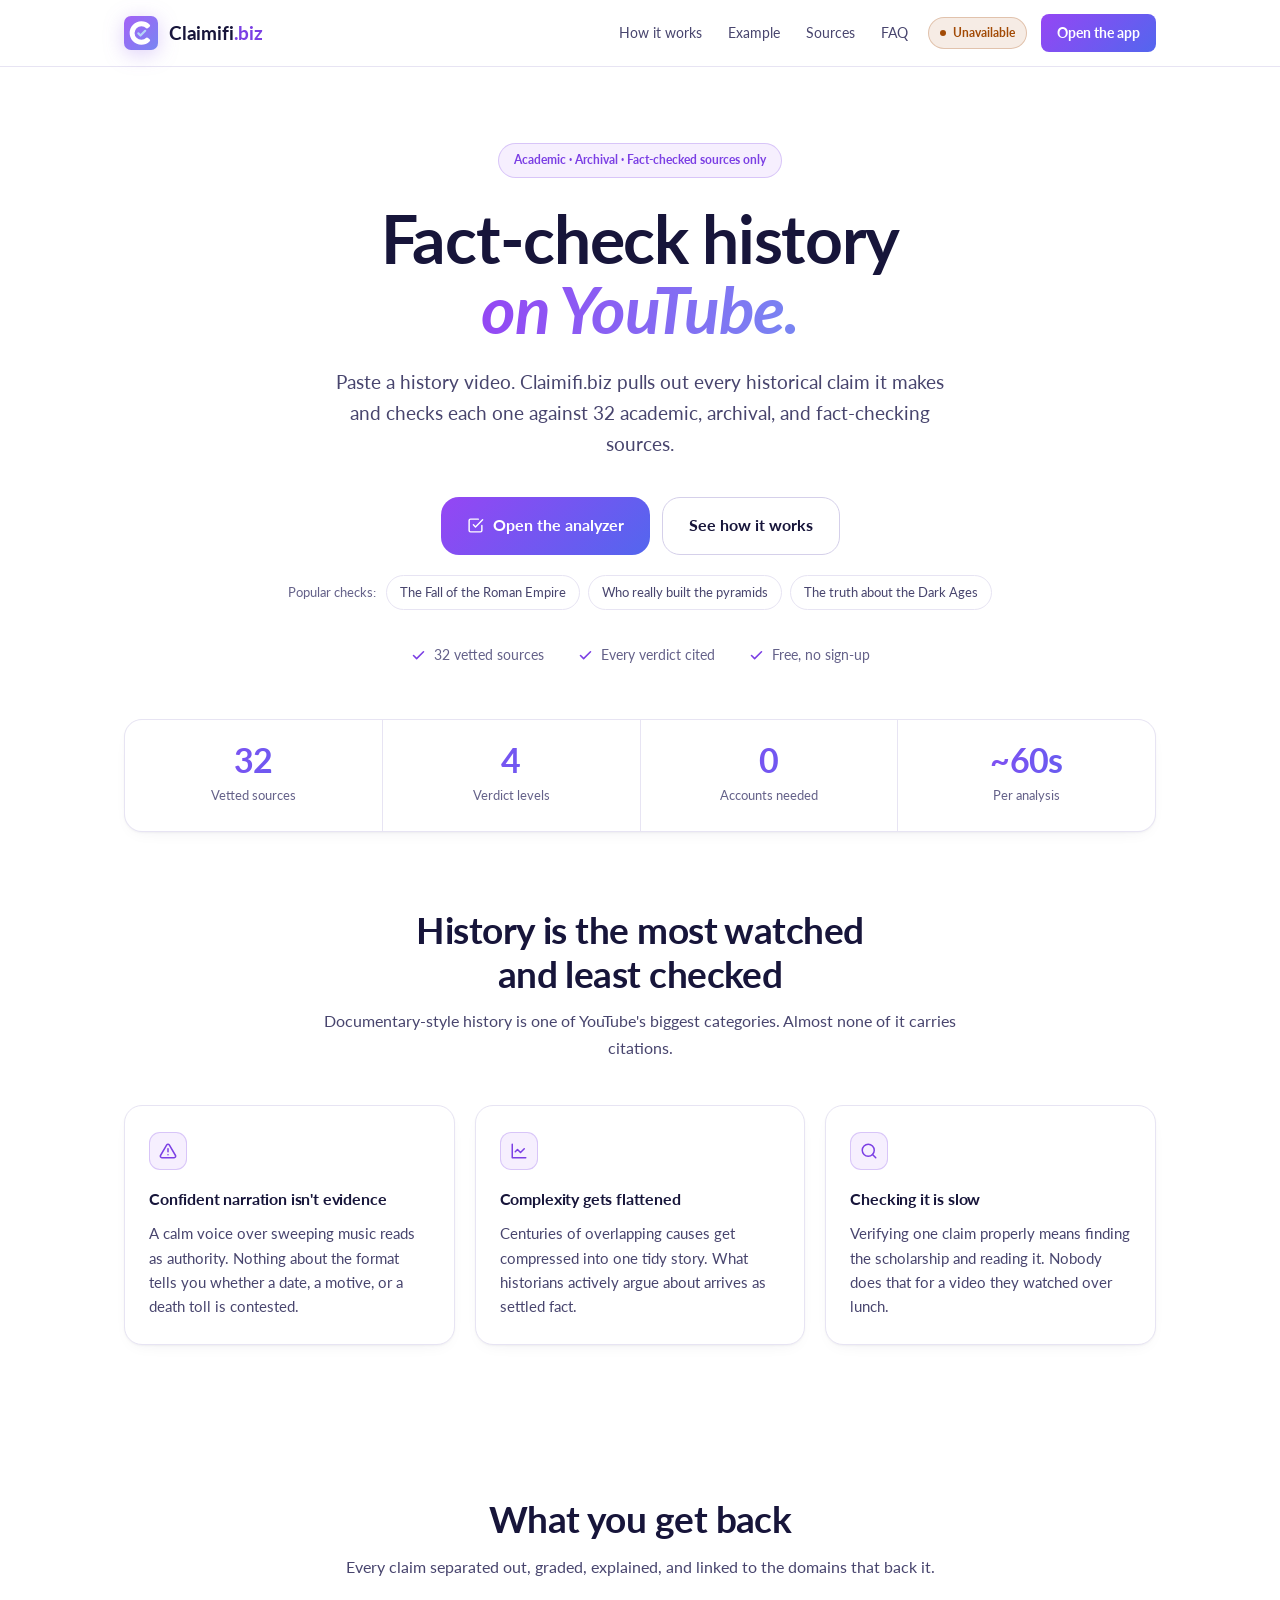
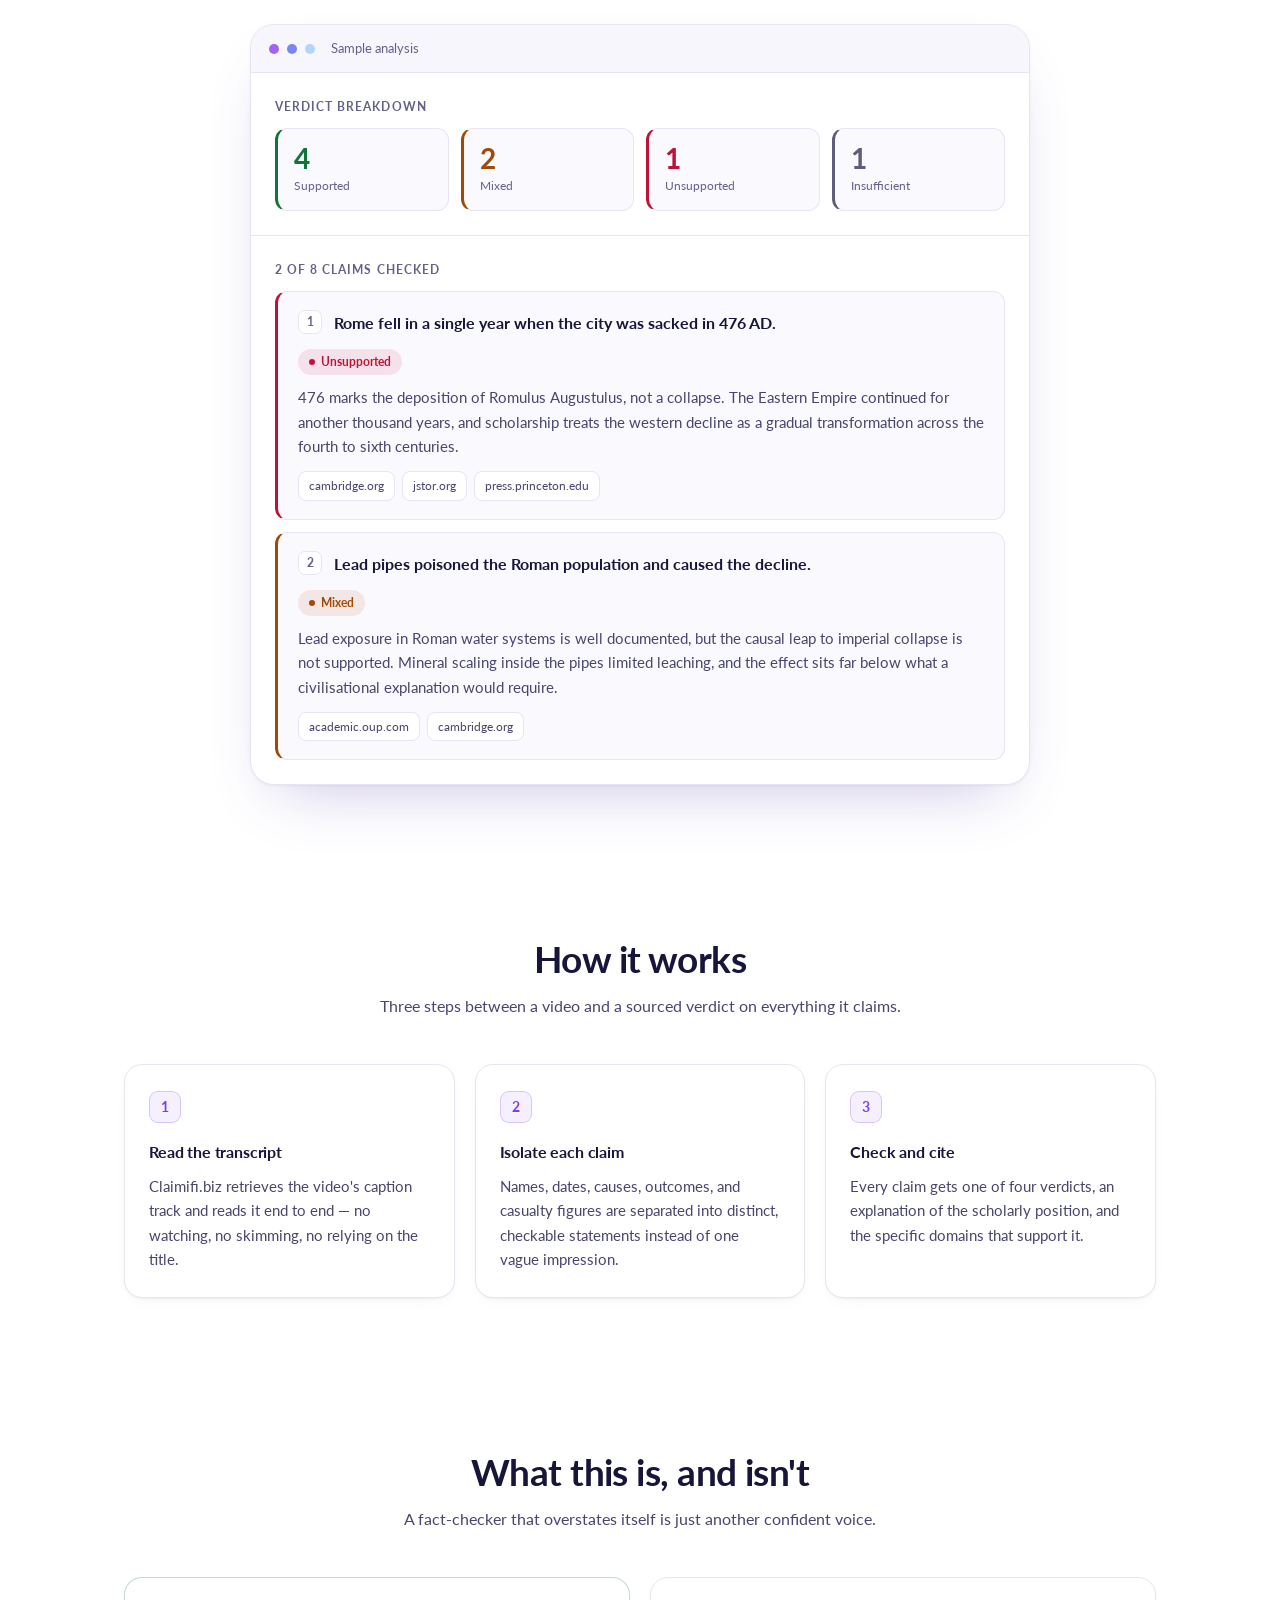
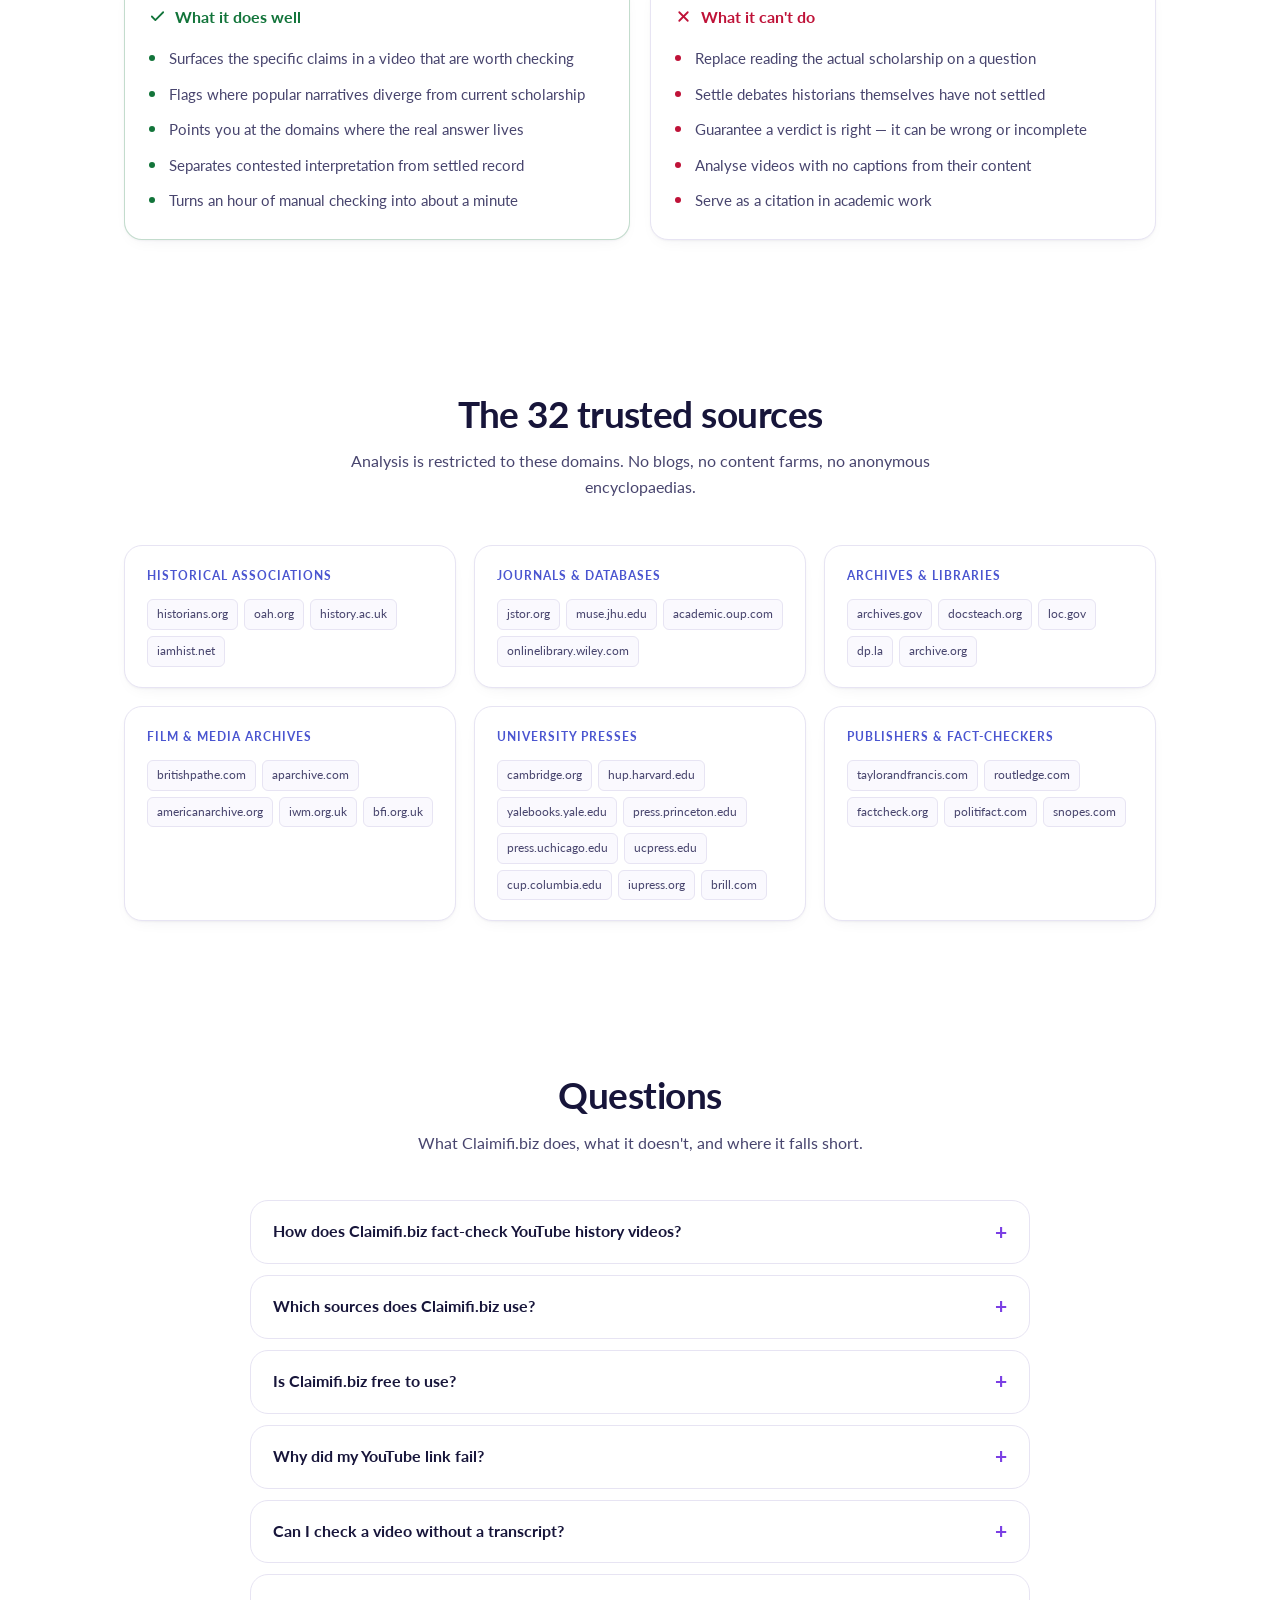
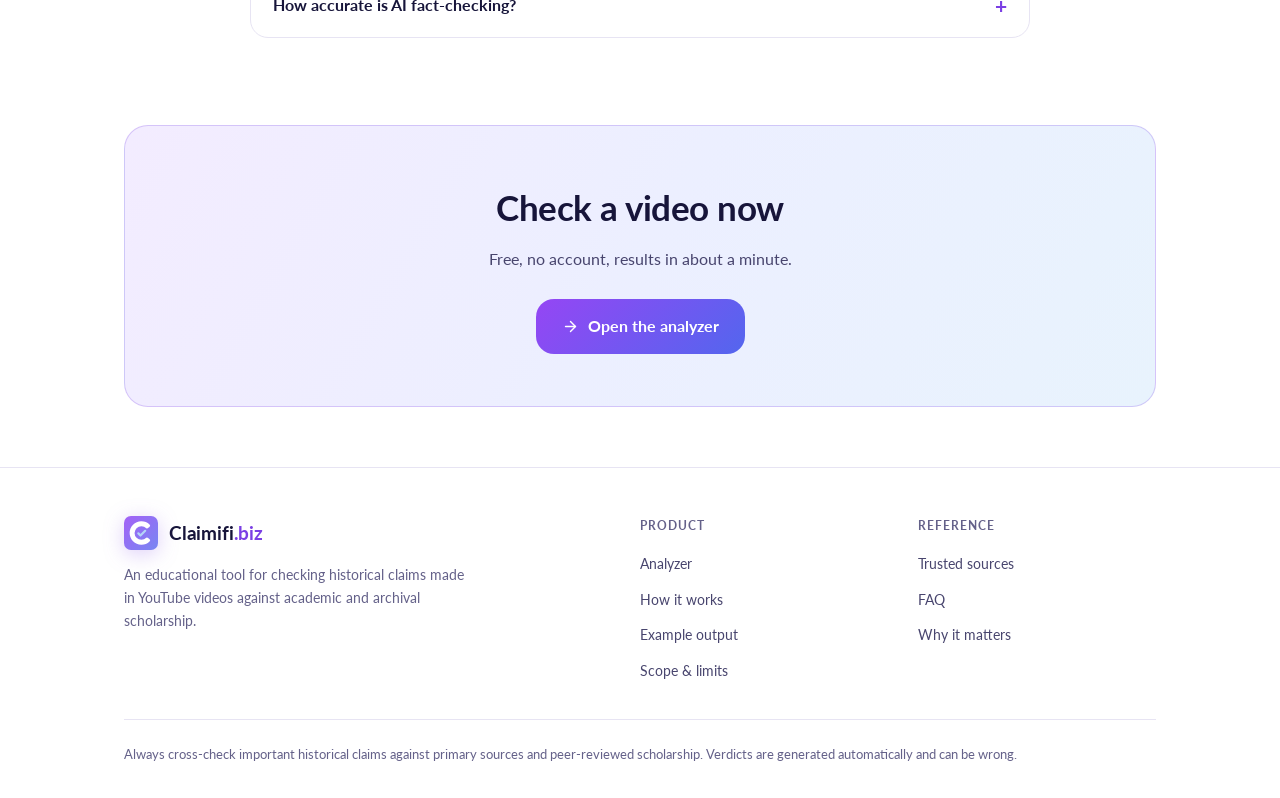
==== index.html @ 7bacd897 "Move to a plain white page, and let fonts be tried before one is picked From the client call: keep t" ====
<!DOCTYPE html>
<html lang="en">
<head>
<meta charset="UTF-8">
<meta name="viewport" content="width=device-width, initial-scale=1">
<meta name="theme-color" content="#ffffff">

<title>Claimifi.biz | Fact-Check History Claims in YouTube Videos</title>
<meta name="description" content="Paste a YouTube history video and Claimifi.biz extracts every historical claim, then checks each one against 32 academic, archival, and fact-checking sources. Free, instant, source-cited.">
<meta name="keywords" content="fact check youtube, history fact checker, verify historical claims, ancient history fact check, AI fact checking, historical accuracy checker">
<meta name="author" content="Claimifi.biz">
<meta name="robots" content="index, follow, max-image-preview:large, max-snippet:-1">
<link rel="canonical" href="https://claimifi.biz/">

<meta property="og:type" content="website">
<meta property="og:site_name" content="Claimifi.biz">
<meta property="og:title" content="Claimifi.biz | Fact-Check History Claims in YouTube Videos">
<meta property="og:description" content="Paste a YouTube history video. Get every historical claim checked against 32 academic, archival, and fact-checking sources.">
<meta property="og:url" content="https://claimifi.biz/">
<meta property="og:image" content="https://claimifi.biz/og-image.png">
<meta property="og:image:width" content="1200">
<meta property="og:image:height" content="630">
<meta property="og:image:alt" content="Claimifi.biz — fact-check history on YouTube">
<meta property="og:locale" content="en_US">

<meta name="twitter:card" content="summary_large_image">
<meta name="twitter:title" content="Claimifi.biz | Fact-Check History Claims in YouTube Videos">
<meta name="twitter:description" content="Paste a YouTube history video. Get every historical claim checked against 32 academic, archival, and fact-checking sources.">
<meta name="twitter:image" content="https://claimifi.biz/og-image.png">
<meta name="twitter:image:alt" content="Claimifi.biz — fact-check history on YouTube">

<link rel="icon" href="/favicon.svg?v=__ASSET_V__" type="image/svg+xml">
<link rel="apple-touch-icon" href="/apple-touch-icon.png">

<link rel="preconnect" href="https://fonts.googleapis.com">
<link rel="preconnect" href="https://fonts.gstatic.com" crossorigin>
<link href="https://fonts.googleapis.com/css2?family=Lato:ital,wght@0,400;0,700;1,700&display=swap" rel="stylesheet">
<link rel="stylesheet" href="/styles.css?v=__ASSET_V__">

<script type="application/ld+json">
{
  "@context": "https://schema.org",
  "@graph": [
    {
      "@type": "WebApplication",
      "@id": "https://claimifi.biz/#app",
      "name": "Claimifi.biz",
      "url": "https://claimifi.biz/",
      "applicationCategory": "EducationalApplication",
      "operatingSystem": "Any",
      "browserRequirements": "Requires JavaScript",
      "description": "Claimifi.biz extracts historical claims from YouTube videos and verifies each one against academic, archival, and fact-checking sources.",
      "offers": { "@type": "Offer", "price": "0", "priceCurrency": "USD" },
      "featureList": [
        "Extracts historical claims from YouTube transcripts",
        "Assigns a sourced verdict to every claim",
        "Restricted to 32 vetted academic and archival domains"
      ]
    },
    {
      "@type": "WebSite",
      "@id": "https://claimifi.biz/#website",
      "url": "https://claimifi.biz/",
      "name": "Claimifi.biz",
      "description": "Fact-check historical claims made in YouTube videos."
    },
    {
      "@type": "HowTo",
      "@id": "https://claimifi.biz/#howto",
      "name": "How to fact-check a YouTube history video",
      "totalTime": "PT1M",
      "step": [
        { "@type": "HowToStep", "position": 1, "name": "Paste the video", "text": "Paste a YouTube link, or type the video's title if it has no captions." },
        { "@type": "HowToStep", "position": 2, "name": "Run the analysis", "text": "Claimifi.biz reads the transcript and separates it into distinct historical claims." },
        { "@type": "HowToStep", "position": 3, "name": "Read the verdicts", "text": "Each claim receives a verdict, an explanation, and the trusted domains that support it." }
      ]
    },
    {
      "@type": "FAQPage",
      "@id": "https://claimifi.biz/#faq",
      "mainEntity": [
        { "@type": "Question", "name": "How does Claimifi.biz fact-check YouTube history videos?", "acceptedAnswer": { "@type": "Answer", "text": "Claimifi.biz retrieves the video's caption track, extracts each distinct historical claim, and evaluates every claim against a fixed list of academic, archival, and fact-checking domains. Each claim receives one of four verdicts along with an explanation and the sources consulted." } },
        { "@type": "Question", "name": "Which sources does Claimifi.biz use?", "acceptedAnswer": { "@type": "Answer", "text": "Analysis is constrained to 32 domains covering historical associations, peer-reviewed journal databases, national archives, film and media archives, university presses, and established fact-checking organisations. The full list is published on the site." } },
        { "@type": "Question", "name": "Is Claimifi.biz free to use?", "acceptedAnswer": { "@type": "Answer", "text": "Yes. Claimifi.biz is a free educational tool and requires no account. A per-visitor rate limit applies so the service stays available to everyone." } },
        { "@type": "Question", "name": "Why did my YouTube link fail?", "acceptedAnswer": { "@type": "Answer", "text": "The most common reason is that the video has no caption track, since there is no transcript to analyse. Private, deleted, and region-locked videos also cannot be retrieved. When that happens you can analyse the video's title instead." } },
        { "@type": "Question", "name": "Can I check a video without a transcript?", "acceptedAnswer": { "@type": "Answer", "text": "Yes. Enter the video's title instead of its URL. The analysis then covers the historical claims a video with that title typically makes, rather than the specific wording of that video." } },
        { "@type": "Question", "name": "How accurate is AI fact-checking?", "acceptedAnswer": { "@type": "Answer", "text": "Claimifi.biz is a research aid, not an authority. It is designed to surface claims worth checking and point you to the scholarship, but verdicts can be wrong or incomplete. Always confirm important claims against the primary sources cited." } }
      ]
    }
  ]
}
</script>
</head>
<body>

<a href="#main" class="skip">Skip to content</a>

<header>
  <div class="wrap nav">
    <a href="/" class="brand" aria-label="Claimifi.biz home">
      <img class="brand-mark" src="/favicon.svg?v=__ASSET_V__" alt="" width="34" height="34">
      <span class="brand-name">Claimifi<span>.biz</span></span>
    </a>
    <nav class="nav-links" aria-label="Primary">
      <a href="#how">How it works</a>
      <a href="#example">Example</a>
      <a href="#sources">Sources</a>
      <a href="#faq">FAQ</a>
    </nav>
    <div class="nav-right">
      <span class="status" id="status" role="status"><span class="dot" aria-hidden="true"></span><span id="statusText">Checking…</span></span>
      <a class="btn-sm" href="/app">Open the app</a>
    </div>
  </div>
</header>

<main id="main" tabindex="-1">
  <div class="wrap">

    <!-- ================= Hero ================= -->
    <div class="hero">
      <p class="eyebrow">Academic &middot; Archival &middot; Fact-checked sources only</p>
      <h1>Fact-check history<br><em>on YouTube.</em></h1>
      <p class="lede">Paste a history video. Claimifi.biz pulls out every historical claim it makes and checks each one against 32 academic, archival, and fact-checking sources.</p>

      <div class="hero-actions">
        <a class="btn" href="/app">
          <svg viewBox="0 0 24 24" fill="none" stroke-width="2" stroke-linecap="round" stroke-linejoin="round" aria-hidden="true"><path d="M9 11l3 3L22 4"/><path d="M21 12v7a2 2 0 0 1-2 2H5a2 2 0 0 1-2-2V5a2 2 0 0 1 2-2h11"/></svg>
          Open the analyzer
        </a>
        <a class="btn-ghost" href="#how">See how it works</a>
      </div>

      <div class="examples">
        <span class="examples-label">Popular checks:</span>
        <a class="chip" href="/app?q=The+Fall+of+the+Roman+Empire" rel="nofollow">The Fall of the Roman Empire</a>
        <a class="chip" href="/app?q=Who+really+built+the+pyramids" rel="nofollow">Who really built the pyramids</a>
        <a class="chip" href="/app?q=The+truth+about+the+Dark+Ages" rel="nofollow">The truth about the Dark Ages</a>
      </div>

      <div class="trust">
        <div><svg viewBox="0 0 24 24" fill="none" stroke-width="2.5" stroke-linecap="round" stroke-linejoin="round" aria-hidden="true"><path d="M20 6 9 17l-5-5"/></svg>32 vetted sources</div>
        <div><svg viewBox="0 0 24 24" fill="none" stroke-width="2.5" stroke-linecap="round" stroke-linejoin="round" aria-hidden="true"><path d="M20 6 9 17l-5-5"/></svg>Every verdict cited</div>
        <div><svg viewBox="0 0 24 24" fill="none" stroke-width="2.5" stroke-linecap="round" stroke-linejoin="round" aria-hidden="true"><path d="M20 6 9 17l-5-5"/></svg>Free, no sign-up</div>
      </div>
    </div>

    <!-- ================= Stats ================= -->
    <div class="stats">
      <div class="stat"><div class="v">32</div><div class="k">Vetted sources</div></div>
      <div class="stat"><div class="v">4</div><div class="k">Verdict levels</div></div>
      <div class="stat"><div class="v">0</div><div class="k">Accounts needed</div></div>
      <div class="stat"><div class="v">~60s</div><div class="k">Per analysis</div></div>
    </div>

    <!-- ================= Problem ================= -->
    <section id="why">
      <div class="sec-head">
        <h2 class="sec-title">History is the most watched<br>and least checked</h2>
        <p>Documentary-style history is one of YouTube's biggest categories. Almost none of it carries citations.</p>
      </div>
      <div class="grid-3">
        <article class="card">
          <div class="card-icon" aria-hidden="true"><svg viewBox="0 0 24 24" fill="none" stroke-width="2" stroke-linecap="round" stroke-linejoin="round"><path d="M12 9v4"/><path d="M12 17h.01"/><path d="M10.3 3.9 2 18a2 2 0 0 0 1.7 3h16.6a2 2 0 0 0 1.7-3L13.7 3.9a2 2 0 0 0-3.4 0z"/></svg></div>
          <h3>Confident narration isn't evidence</h3>
          <p>A calm voice over sweeping music reads as authority. Nothing about the format tells you whether a date, a motive, or a death toll is contested.</p>
        </article>
        <article class="card">
          <div class="card-icon" aria-hidden="true"><svg viewBox="0 0 24 24" fill="none" stroke-width="2" stroke-linecap="round" stroke-linejoin="round"><path d="M3 3v18h18"/><path d="m19 9-5 5-4-4-3 3"/></svg></div>
          <h3>Complexity gets flattened</h3>
          <p>Centuries of overlapping causes get compressed into one tidy story. What historians actively argue about arrives as settled fact.</p>
        </article>
        <article class="card">
          <div class="card-icon" aria-hidden="true"><svg viewBox="0 0 24 24" fill="none" stroke-width="2" stroke-linecap="round" stroke-linejoin="round"><circle cx="11" cy="11" r="8"/><path d="m21 21-4.3-4.3"/></svg></div>
          <h3>Checking it is slow</h3>
          <p>Verifying one claim properly means finding the scholarship and reading it. Nobody does that for a video they watched over lunch.</p>
        </article>
      </div>
    </section>

    <!-- ================= Sample output ================= -->
    <section id="example">
      <div class="sec-head">
        <h2 class="sec-title">What you get back</h2>
        <p>Every claim separated out, graded, explained, and linked to the domains that back it.</p>
      </div>
      <div class="sample">
        <div class="sample-frame">
          <div class="sample-bar"><i aria-hidden="true"></i><i aria-hidden="true"></i><i aria-hidden="true"></i><span>Sample analysis</span></div>
          <div class="panel-body">
            <div class="label">Verdict breakdown</div>
            <div class="tally">
              <div class="tally-item" data-v="supported"><div class="n">4</div><div class="t">Supported</div></div>
              <div class="tally-item" data-v="mixed"><div class="n">2</div><div class="t">Mixed</div></div>
              <div class="tally-item" data-v="unsupported"><div class="n">1</div><div class="t">Unsupported</div></div>
              <div class="tally-item" data-v="insufficient"><div class="n">1</div><div class="t">Insufficient</div></div>
            </div>
          </div>
          <div class="panel-body">
            <div class="label">2 of 8 claims checked</div>
            <div class="claim" data-v="unsupported">
              <div class="claim-top">
                <span class="claim-n">1</span>
                <span class="claim-text">Rome fell in a single year when the city was sacked in 476 AD.</span>
              </div>
              <span class="verdict" data-v="unsupported">Unsupported</span>
              <div class="claim-why">476 marks the deposition of Romulus Augustulus, not a collapse. The Eastern Empire continued for another thousand years, and scholarship treats the western decline as a gradual transformation across the fourth to sixth centuries.</div>
              <div class="tags"><span class="tag">cambridge.org</span><span class="tag">jstor.org</span><span class="tag">press.princeton.edu</span></div>
            </div>
            <div class="claim" data-v="mixed">
              <div class="claim-top">
                <span class="claim-n">2</span>
                <span class="claim-text">Lead pipes poisoned the Roman population and caused the decline.</span>
              </div>
              <span class="verdict" data-v="mixed">Mixed</span>
              <div class="claim-why">Lead exposure in Roman water systems is well documented, but the causal leap to imperial collapse is not supported. Mineral scaling inside the pipes limited leaching, and the effect sits far below what a civilisational explanation would require.</div>
              <div class="tags"><span class="tag">academic.oup.com</span><span class="tag">cambridge.org</span></div>
            </div>
          </div>
        </div>
      </div>
    </section>

    <!-- ================= How it works ================= -->
    <section id="how">
      <div class="sec-head">
        <h2 class="sec-title">How it works</h2>
        <p>Three steps between a video and a sourced verdict on everything it claims.</p>
      </div>
      <div class="grid-3">
        <article class="card">
          <div class="step-num" aria-hidden="true">1</div>
          <h3>Read the transcript</h3>
          <p>Claimifi.biz retrieves the video's caption track and reads it end to end — no watching, no skimming, no relying on the title.</p>
        </article>
        <article class="card">
          <div class="step-num" aria-hidden="true">2</div>
          <h3>Isolate each claim</h3>
          <p>Names, dates, causes, outcomes, and casualty figures are separated into distinct, checkable statements instead of one vague impression.</p>
        </article>
        <article class="card">
          <div class="step-num" aria-hidden="true">3</div>
          <h3>Check and cite</h3>
          <p>Every claim gets one of four verdicts, an explanation of the scholarly position, and the specific domains that support it.</p>
        </article>
      </div>
    </section>

    <!-- ================= Honest boundaries ================= -->
    <section id="scope">
      <div class="sec-head">
        <h2 class="sec-title">What this is, and isn't</h2>
        <p>A fact-checker that overstates itself is just another confident voice.</p>
      </div>
      <div class="compare">
        <div class="compare-col yes">
          <h3><svg viewBox="0 0 24 24" fill="none" stroke-width="2.5" stroke-linecap="round" stroke-linejoin="round" aria-hidden="true"><path d="M20 6 9 17l-5-5"/></svg>What it does well</h3>
          <ul>
            <li>Surfaces the specific claims in a video that are worth checking</li>
            <li>Flags where popular narratives diverge from current scholarship</li>
            <li>Points you at the domains where the real answer lives</li>
            <li>Separates contested interpretation from settled record</li>
            <li>Turns an hour of manual checking into about a minute</li>
          </ul>
        </div>
        <div class="compare-col no">
          <h3><svg viewBox="0 0 24 24" fill="none" stroke-width="2.5" stroke-linecap="round" stroke-linejoin="round" aria-hidden="true"><path d="M18 6 6 18"/><path d="m6 6 12 12"/></svg>What it can't do</h3>
          <ul>
            <li>Replace reading the actual scholarship on a question</li>
            <li>Settle debates historians themselves have not settled</li>
            <li>Guarantee a verdict is right — it can be wrong or incomplete</li>
            <li>Analyse videos with no captions from their content</li>
            <li>Serve as a citation in academic work</li>
          </ul>
        </div>
      </div>
    </section>

    <!-- ================= Sources ================= -->
    <section id="sources">
      <div class="sec-head">
        <h2 class="sec-title">The 32 trusted sources</h2>
        <p>Analysis is restricted to these domains. No blogs, no content farms, no anonymous encyclopaedias.</p>
      </div>
      <div class="src-groups">
        <div class="src-group">
          <h3>Historical associations</h3>
          <ul><li>historians.org</li><li>oah.org</li><li>history.ac.uk</li><li>iamhist.net</li></ul>
        </div>
        <div class="src-group">
          <h3>Journals &amp; databases</h3>
          <ul><li>jstor.org</li><li>muse.jhu.edu</li><li>academic.oup.com</li><li>onlinelibrary.wiley.com</li></ul>
        </div>
        <div class="src-group">
          <h3>Archives &amp; libraries</h3>
          <ul><li>archives.gov</li><li>docsteach.org</li><li>loc.gov</li><li>dp.la</li><li>archive.org</li></ul>
        </div>
        <div class="src-group">
          <h3>Film &amp; media archives</h3>
          <ul><li>britishpathe.com</li><li>aparchive.com</li><li>americanarchive.org</li><li>iwm.org.uk</li><li>bfi.org.uk</li></ul>
        </div>
        <div class="src-group">
          <h3>University presses</h3>
          <ul><li>cambridge.org</li><li>hup.harvard.edu</li><li>yalebooks.yale.edu</li><li>press.princeton.edu</li><li>press.uchicago.edu</li><li>ucpress.edu</li><li>cup.columbia.edu</li><li>iupress.org</li><li>brill.com</li></ul>
        </div>
        <div class="src-group">
          <h3>Publishers &amp; fact-checkers</h3>
          <ul><li>taylorandfrancis.com</li><li>routledge.com</li><li>factcheck.org</li><li>politifact.com</li><li>snopes.com</li></ul>
        </div>
      </div>
    </section>

    <!-- ================= FAQ ================= -->
    <section id="faq">
      <div class="sec-head">
        <h2 class="sec-title">Questions</h2>
        <p>What Claimifi.biz does, what it doesn't, and where it falls short.</p>
      </div>
      <div class="wrap-narrow" style="padding:0;margin:0 auto">
        <details class="faq">
          <summary>How does Claimifi.biz fact-check YouTube history videos?</summary>
          <div class="a">It retrieves the video's caption track, extracts each distinct historical claim, and evaluates every claim against a fixed list of academic, archival, and fact-checking domains. Each claim receives one of four verdicts along with an explanation and the sources consulted.</div>
        </details>
        <details class="faq">
          <summary>Which sources does Claimifi.biz use?</summary>
          <div class="a">Analysis is constrained to the 32 domains listed above — historical associations, peer-reviewed journal databases, national archives, film and media archives, university presses, and established fact-checking organisations.</div>
        </details>
        <details class="faq">
          <summary>Is Claimifi.biz free to use?</summary>
          <div class="a">Yes, and there is no sign-up. A per-visitor rate limit applies so the service stays available to everyone.</div>
        </details>
        <details class="faq">
          <summary>Why did my YouTube link fail?</summary>
          <div class="a">Most often the video has no caption track, so there is no transcript to analyse. Private, deleted, and region-locked videos also cannot be retrieved. When that happens, enter the video's title instead.</div>
        </details>
        <details class="faq">
          <summary>Can I check a video without a transcript?</summary>
          <div class="a">Yes. Enter the title instead of the URL. The analysis then covers the historical claims a video with that title typically makes, rather than the specific wording of that video.</div>
        </details>
        <details class="faq">
          <summary>How accurate is AI fact-checking?</summary>
          <div class="a">Claimifi.biz is a research aid, not an authority. It is built to surface claims worth checking and point you at the scholarship, but verdicts can be wrong or incomplete. Always confirm important claims against the primary sources cited.</div>
        </details>
      </div>
    </section>

    <!-- ================= CTA ================= -->
    <div class="cta">
      <h2>Check a video now</h2>
      <p>Free, no account, results in about a minute.</p>
      <a class="btn" href="/app">
        <svg viewBox="0 0 24 24" fill="none" stroke-width="2" stroke-linecap="round" stroke-linejoin="round" aria-hidden="true"><path d="M5 12h14"/><path d="m12 5 7 7-7 7"/></svg>
        Open the analyzer
      </a>
    </div>

  </div>
</main>

<footer>
  <div class="wrap">
    <div class="foot-grid">
      <div class="foot-about">
        <a href="/" class="brand" aria-label="Claimifi.biz home">
          <img class="brand-mark" src="/favicon.svg?v=__ASSET_V__" alt="" width="34" height="34">
          <span class="brand-name">Claimifi<span>.biz</span></span>
        </a>
        <p>An educational tool for checking historical claims made in YouTube videos against academic and archival scholarship.</p>
      </div>
      <div class="foot-col">
        <h3>Product</h3>
        <ul>
          <li><a href="/app">Analyzer</a></li>
          <li><a href="#how">How it works</a></li>
          <li><a href="#example">Example output</a></li>
          <li><a href="#scope">Scope &amp; limits</a></li>
        </ul>
      </div>
      <div class="foot-col">
        <h3>Reference</h3>
        <ul>
          <li><a href="#sources">Trusted sources</a></li>
          <li><a href="#faq">FAQ</a></li>
          <li><a href="#why">Why it matters</a></li>
        </ul>
      </div>
    </div>
    <div class="foot-base">
      <p>Always cross-check important historical claims against primary sources and peer-reviewed scholarship. Verdicts are generated automatically and can be wrong.</p>
    </div>
  </div>
</footer>

<script src="/app.js?v=__ASSET_V__" defer></script>
</body>
</html>
---- styles.css ----
/* Claimifi.biz — shared styles for the landing page (/) and the analyzer (/app) */

:root {
  color-scheme: light;

  /* The one typeface, for every element on both pages. Changing it is this line
     plus the Google Fonts <link> in index.html and app.html. To compare
     candidates on the real pages first, open /?font=inter (see app.js). */
  --font: 'Lato';

  /* A plain white page: nothing is drawn behind the content. Neutrals lean
     toward the logo's navy wordmark (#231F69) rather than grey, so text and
     hairlines share the mark's hue. */
  --bg:            #ffffff;
  --bg-raised:     #f7f6fc;  /* panel heads, the sample window bar */
  --bg-card:       #ffffff;
  --bg-inset:      #faf9fe;  /* inputs and claims, set into a white card */
  --border:        #e7e4f3;
  --border-strong: #d5d0ea;
  --text:          #17153a;
  --text-2:        #48456e;
  --text-3:        #646189;  /* the lightest text that clears 4.5:1 on every surface */

  /* Palette, from the logo: the mark's gradient runs #A461F6 -> #7887F2 and the
     check inside the C is #B4D5F8. On white those are fills, never body text -
     the periwinkle is 3.2:1 and the check is near invisible - so text accents
     are the same hues deepened to clear 4.5:1, tints included. */
  --brand-violet:  #a461f6;  /* gradient start: fills, rings */
  --brand-blue:    #7887f2;  /* gradient end */
  --brand-ice:     #b4d5f8;  /* the check: decoration only */
  --accent:        #7b3fe4;  /* violet as text, links, icons */
  --accent-blue:   #4a55d0;  /* periwinkle as text */
  --accent-soft:   rgba(164, 97, 246, .10);
  --accent-line:   rgba(123, 63, 228, .24);
  /* The logo gradient deepened just enough for white labels to reach 4.5:1. */
  --btn-from:      #9546f4;
  --btn-to:        #5366ee;
  --grad-soft:     linear-gradient(120deg, #f3ecff, #ecefff 50%, #e8f3fd);

  /* Verdicts keep their green/amber/red/grey meaning: the logo has no green, and
     Supported must never read as the brand accent. Each clears 4.5:1 as text on
     its own tint. */
  --ok:            #12743a;  /* Supported */
  --warn:          #a24a05;  /* Mixed */
  --bad:           #bf1238;  /* Unsupported */
  --neutral:       #5f5d7c;  /* Insufficient Evidence - deliberately colourless */
  --ok-soft:       rgba(18, 116, 58, .10);
  --warn-soft:     rgba(162, 74, 5, .10);
  --bad-soft:      rgba(191, 18, 56, .10);
  --neutral-soft:  rgba(95, 93, 124, .10);

  --r-sm: 8px; --r: 12px; --r-lg: 18px; --r-xl: 24px;
  --shadow-sm: 0 1px 2px rgba(23, 21, 58, .04), 0 6px 18px -10px rgba(23, 21, 58, .10);
  --shadow-lg: 0 1px 3px rgba(23, 21, 58, .05), 0 28px 60px -28px rgba(83, 60, 170, .32);
  --ring: 0 0 0 4px rgba(164, 97, 246, .18);
  --maxw: 1080px;
}

* { margin: 0; padding: 0; box-sizing: border-box; }
html { scroll-behavior: smooth; -webkit-text-size-adjust: 100%; }

/* Lato ships 400 and 700 only (plus 700 italic for the hero). Weights here stay
   on those two: a 500 or 600 would silently resolve to one of them anyway. */
body {
  font-family: var(--font), -apple-system, BlinkMacSystemFont, 'Segoe UI', Roboto, 'Helvetica Neue', Arial, sans-serif;
  background: var(--bg);
  color: var(--text);
  line-height: 1.65;
  font-size: 16px;
  -webkit-font-smoothing: antialiased;
  overflow-x: hidden;
}

::selection { background: rgba(164, 97, 246, .22); }

.wrap { max-width: var(--maxw); margin: 0 auto; padding: 0 24px; }
.wrap-narrow { max-width: 780px; }

a { color: var(--accent); text-decoration: none; }
a:hover { text-decoration: underline; }
:focus-visible { outline: 2px solid var(--accent); outline-offset: 3px; border-radius: 4px; }

.sr { position: absolute; width: 1px; height: 1px; padding: 0; margin: -1px; overflow: hidden; clip: rect(0,0,0,0); white-space: nowrap; border: 0; }

.skip {
  position: absolute; left: -9999px; top: 8px; z-index: 100;
  background: var(--btn-from); color: #fff; padding: 10px 18px;
  border-radius: var(--r-sm); font-weight: 700;
}
.skip:focus { left: 24px; }

/* ---------------- Header ---------------- */
header {
  position: sticky; top: 0; z-index: 50;
  background: rgba(255, 255, 255, .86);
  backdrop-filter: saturate(180%) blur(14px); -webkit-backdrop-filter: saturate(180%) blur(14px);
  border-bottom: 1px solid var(--border);
}
.nav { display: flex; align-items: center; gap: 20px; height: 66px; }
.brand { display: flex; align-items: center; gap: 11px; color: inherit; flex-shrink: 0; }
.brand:hover { text-decoration: none; }
/* The logo mark alone: the name beside it is live text, not part of the image. */
.brand-mark {
  width: 34px; height: 34px; flex-shrink: 0; display: block;
  filter: drop-shadow(0 4px 10px rgba(123, 63, 228, .25));
}
.brand-name { font-size: 1.16rem; font-weight: 700; letter-spacing: -.01em; color: var(--text); }
.brand-name span { color: var(--accent); }

.nav-links { display: flex; gap: 26px; margin-left: auto; }
.nav-links a { color: var(--text-2); font-size: .9rem; font-weight: 400; }
.nav-links a:hover { color: var(--text); text-decoration: none; }
.nav-right { margin-left: auto; display: flex; align-items: center; gap: 14px; }
.nav-links + .nav-right { margin-left: 0; }

.btn-sm {
  display: inline-flex; align-items: center; gap: 7px;
  background: linear-gradient(135deg, var(--btn-from), var(--btn-to)); color: #fff;
  font-size: .86rem; font-weight: 700; padding: 8px 16px;
  border-radius: var(--r-sm); white-space: nowrap; border: none; cursor: pointer;
  font-family: inherit; transition: transform .15s, box-shadow .15s;
}
.btn-sm:hover { text-decoration: none; transform: translateY(-1px); box-shadow: 0 8px 20px -8px rgba(123, 63, 228, .55); }
.btn-sm svg { width: 14px; height: 14px; stroke: currentColor; }

.status {
  display: inline-flex; align-items: center; gap: 7px;
  font-size: .74rem; font-weight: 700; padding: 5px 11px;
  border-radius: 999px; border: 1px solid var(--border-strong);
  background: var(--bg-card); color: var(--text-3); white-space: nowrap; flex-shrink: 0;
}
.status .dot { width: 6px; height: 6px; border-radius: 50%; background: currentColor; }
.status[data-mode="live"] { color: var(--ok); border-color: rgba(18, 116, 58, .25); background: var(--ok-soft); }
.status[data-mode="live"] .dot { box-shadow: 0 0 0 3px rgba(18, 116, 58, .16); }
.status[data-mode="demo"] { color: var(--warn); border-color: rgba(162, 74, 5, .25); background: var(--warn-soft); }

/* ---------------- Type ---------------- */
h1 {
  font-weight: 700; letter-spacing: -.02em; line-height: 1.08;
  font-size: clamp(2.3rem, 6.4vw, 4.1rem);
  margin-bottom: 22px;
}
h1 em { font-style: italic; color: var(--accent); }
/* The logo's gradient, starting from its deepened violet so the whole run stays
   above 3:1 on white at heading size. Where the browser cannot clip a background
   to text, the solid accent above stays rather than the text disappearing. The
   padding keeps the italic's overhang inside the painted box. */
@supports ((-webkit-background-clip: text) or (background-clip: text)) {
  h1 em {
    background: linear-gradient(100deg, var(--btn-from), var(--brand-blue));
    -webkit-background-clip: text; background-clip: text;
    color: transparent;
    padding-right: .08em; margin-right: -.08em;
  }
}

h2.sec-title {
  font-weight: 700;
  font-size: clamp(1.75rem, 3.8vw, 2.3rem); letter-spacing: -.015em;
  line-height: 1.2; margin-bottom: 12px;
}

.eyebrow {
  display: inline-flex; align-items: center; gap: 8px;
  background: var(--accent-soft); border: 1px solid var(--accent-line);
  color: var(--accent); font-size: .78rem; font-weight: 700;
  padding: 6px 15px; border-radius: 999px; margin-bottom: 26px;
}
.lede { color: var(--text-2); font-size: clamp(1.02rem, 2.2vw, 1.16rem); max-width: 620px; margin: 0 auto; }

section { padding: 76px 0; }
.sec-head { text-align: center; max-width: 640px; margin: 0 auto 44px; }
.sec-head p { color: var(--text-2); font-size: 1rem; }

/* ---------------- Hero ---------------- */
.hero { padding: 76px 0 40px; text-align: center; }
.hero-app { padding: 48px 0 24px; text-align: center; }
.hero-app h1 { font-size: clamp(2rem, 4.8vw, 2.6rem); margin-bottom: 14px; }

/* ---------------- Search ---------------- */
/* A hairline of the logo gradient round the box, painted as a border-box
   background under a white padding-box: a real border cannot take a gradient
   and keep the rounded corners. It comes up to full strength on focus. */
.search {
  border: 1px solid transparent; border-radius: var(--r-xl); padding: 12px;
  background:
    linear-gradient(var(--bg-card), var(--bg-card)) padding-box,
    linear-gradient(120deg, rgba(164, 97, 246, .45), rgba(120, 135, 242, .45) 55%, rgba(180, 213, 248, .9)) border-box;
  box-shadow: var(--shadow-lg); margin: 40px auto 0; max-width: 760px;
  transition: box-shadow .2s;
}
.search:focus-within {
  background:
    linear-gradient(var(--bg-card), var(--bg-card)) padding-box,
    linear-gradient(120deg, var(--brand-violet), var(--brand-blue) 55%, var(--brand-ice)) border-box;
  box-shadow: var(--shadow-lg), var(--ring);
}
.search-row { display: flex; gap: 10px; align-items: center; }
.field { position: relative; flex: 1; display: flex; align-items: center; }
.field > svg { position: absolute; left: 16px; width: 18px; height: 18px; stroke: var(--text-3); pointer-events: none; }

#videoInput {
  width: 100%; background: var(--bg-inset);
  border: 1px solid var(--border); border-radius: var(--r-lg);
  padding: 15px 16px 15px 46px; font: inherit; font-size: 1rem;
  color: var(--text); transition: border-color .2s, background-color .2s;
}
#videoInput::placeholder { color: var(--text-3); }
#videoInput:focus { outline: none; border-color: var(--border-strong); background: var(--bg-card); }
#videoInput:focus-visible { outline: 2px solid var(--accent); outline-offset: 2px; }

/* Programmatic skip-link targets, not controls: they take focus so the next Tab
   continues from the right place, and should not draw a ring round the page. */
[tabindex="-1"]:focus, [tabindex="-1"]:focus-visible { outline: none; }

.btn {
  display: inline-flex; align-items: center; justify-content: center; gap: 9px;
  font: inherit; font-size: .97rem; font-weight: 700; cursor: pointer;
  border: none; border-radius: var(--r-lg); padding: 15px 26px;
  background: linear-gradient(135deg, var(--btn-from), var(--btn-to));
  color: #fff; white-space: nowrap;
  transition: transform .15s, box-shadow .15s, opacity .15s;
}
.btn:hover:not(:disabled) { transform: translateY(-1px); box-shadow: 0 12px 26px -10px rgba(123, 63, 228, .6); }
.btn:active:not(:disabled) { transform: translateY(0); }
.btn:disabled { opacity: .5; cursor: not-allowed; }
.btn svg { width: 17px; height: 17px; stroke: currentColor; }

.examples { display: flex; flex-wrap: wrap; gap: 8px; justify-content: center; margin-top: 20px; }
.examples-label { color: var(--text-3); font-size: .82rem; align-self: center; margin-right: 2px; }
.chip {
  display: inline-block; text-decoration: none;
  background: var(--bg-card); border: 1px solid var(--border);
  color: var(--text-2); font: inherit; font-size: .82rem;
  padding: 6px 13px; border-radius: 999px; cursor: pointer;
  transition: border-color .18s, color .18s, background .18s;
}
.chip:hover:not(:disabled) { border-color: var(--accent-line); color: var(--accent); background: var(--accent-soft); text-decoration: none; }
/* Disabled while analysis is paused: they would otherwise invite a click that
   can only fail. */
.chip:disabled { opacity: .55; cursor: not-allowed; }

.trust { display: flex; flex-wrap: wrap; justify-content: center; gap: 10px 34px; margin-top: 34px; }
.trust div { display: flex; align-items: center; gap: 8px; color: var(--text-3); font-size: .85rem; }
.trust svg { width: 15px; height: 15px; stroke: var(--accent); flex-shrink: 0; }

/* ---------------- Results ---------------- */
#results { margin-top: 54px; scroll-margin-top: 86px; }
#results:empty { display: none; margin-top: 0; }

.panel { background: var(--bg-card); border: 1px solid var(--border); border-radius: var(--r-xl); overflow: hidden; box-shadow: var(--shadow-lg); }
.panel-head {
  display: flex; align-items: center; gap: 12px; flex-wrap: wrap;
  padding: 18px 24px; border-bottom: 1px solid var(--border); background: var(--bg-raised);
}
.panel-head h2 { font-size: 1.02rem; font-weight: 700; letter-spacing: -.01em; }
.panel-body { padding: 24px; }
.panel-body p { overflow-wrap: anywhere; }
/* Title-only results: says plainly that no transcript was read. */
.panel-body.notice { background: var(--accent-soft); }
.panel-body.notice p { color: var(--accent); font-size: .9rem; }
.panel-body + .panel-body { border-top: 1px solid var(--border); }

.label { font-size: .72rem; font-weight: 700; text-transform: uppercase; letter-spacing: .09em; color: var(--text-3); margin-bottom: 12px; }

.pill { font-size: .72rem; font-weight: 700; padding: 4px 11px; border-radius: 999px; text-transform: uppercase; letter-spacing: .05em; }
.pill.busy  { background: var(--warn-soft); color: var(--warn); }
.pill.done  { background: var(--ok-soft); color: var(--ok); }
.pill.demo  { background: var(--accent-soft); color: var(--accent); }
.pill.error { background: var(--bad-soft); color: var(--bad); }

.ghost {
  margin-left: auto; background: var(--bg-card); border: 1px solid var(--border-strong);
  color: var(--text-2); font: inherit; font-size: .82rem; font-weight: 700;
  padding: 7px 14px; border-radius: var(--r-sm); cursor: pointer;
  display: inline-flex; align-items: center; gap: 7px; transition: all .18s;
}
.ghost:hover { border-color: var(--accent-line); color: var(--accent); background: var(--accent-soft); }
.ghost svg { width: 14px; height: 14px; stroke: currentColor; }

.tally { display: grid; grid-template-columns: repeat(auto-fit, minmax(132px, 1fr)); gap: 12px; }
.tally-item { background: var(--bg-inset); border: 1px solid var(--border); border-radius: var(--r); padding: 14px 16px; border-left-width: 3px; }
.tally-item .n { font-size: 1.75rem; font-weight: 700; line-height: 1.1; letter-spacing: -.03em; }
.tally-item .t { font-size: .76rem; color: var(--text-3); font-weight: 400; margin-top: 2px; }
.tally-item[data-v="supported"]    { border-left-color: var(--ok); }
.tally-item[data-v="supported"] .n    { color: var(--ok); }
.tally-item[data-v="mixed"]        { border-left-color: var(--warn); }
.tally-item[data-v="mixed"] .n        { color: var(--warn); }
.tally-item[data-v="unsupported"]  { border-left-color: var(--bad); }
.tally-item[data-v="unsupported"] .n  { color: var(--bad); }
.tally-item[data-v="insufficient"] { border-left-color: var(--neutral); }
.tally-item[data-v="insufficient"] .n { color: var(--neutral); }

.claim {
  background: var(--bg-inset); border: 1px solid var(--border);
  border-left: 3px solid var(--neutral); border-radius: var(--r);
  padding: 18px 20px; margin-bottom: 12px;
}
.claim:last-child { margin-bottom: 0; }
.claim[data-v="supported"]   { border-left-color: var(--ok); }
.claim[data-v="mixed"]       { border-left-color: var(--warn); }
.claim[data-v="unsupported"] { border-left-color: var(--bad); }

.claim-top { display: flex; align-items: flex-start; gap: 12px; margin-bottom: 10px; }
.claim-n {
  flex-shrink: 0; width: 24px; height: 24px; border-radius: 7px;
  background: var(--bg-card); border: 1px solid var(--border);
  display: grid; place-items: center; font-size: .74rem; font-weight: 700; color: var(--text-3);
}
.claim-text { font-size: 1rem; font-weight: 700; flex: 1; min-width: 0; overflow-wrap: anywhere; }

.verdict { display: inline-flex; align-items: center; gap: 6px; font-size: .75rem; font-weight: 700; padding: 3px 11px; border-radius: 999px; margin-bottom: 10px; }
.verdict::before { content: ''; width: 6px; height: 6px; border-radius: 50%; background: currentColor; }
.verdict[data-v="supported"]    { background: var(--ok-soft); color: var(--ok); }
.verdict[data-v="mixed"]        { background: var(--warn-soft); color: var(--warn); }
.verdict[data-v="unsupported"]  { background: var(--bad-soft); color: var(--bad); }
.verdict[data-v="insufficient"] { background: var(--neutral-soft); color: var(--neutral); }

.claim-why { color: var(--text-2); font-size: .93rem; overflow-wrap: anywhere; }
.tags { display: flex; flex-wrap: wrap; gap: 7px; margin-top: 12px; }
.tag { background: var(--bg-card); border: 1px solid var(--border); color: var(--text-2); font-size: .75rem; padding: 4px 10px; border-radius: var(--r-sm); transition: all .18s; }
a.tag:hover { border-color: var(--accent-line); color: var(--accent); background: var(--accent-soft); text-decoration: none; }

.loading { padding: 52px 24px; text-align: center; }
.spinner { width: 38px; height: 38px; margin: 0 auto 20px; border: 3px solid var(--border); border-top-color: var(--brand-violet); border-right-color: var(--brand-blue); border-radius: 50%; animation: spin .8s linear infinite; }
@keyframes spin { to { transform: rotate(360deg); } }
.steps { display: inline-flex; flex-direction: column; gap: 9px; text-align: left; margin-top: 6px; }
.step { display: flex; align-items: center; gap: 11px; font-size: .9rem; color: var(--text-3); transition: color .3s; }
.step .box { width: 17px; height: 17px; border-radius: 50%; flex-shrink: 0; border: 2px solid var(--border-strong); transition: all .3s; }
.step.on { color: var(--text); }
.step.on .box { border-color: var(--brand-violet); box-shadow: 0 0 0 3px var(--accent-soft); }
.step.ok .box { border-color: var(--ok); background: var(--ok); box-shadow: none; }
.step.ok { color: var(--text-2); }
.elapsed { margin-top: 18px; font-size: .8rem; color: var(--text-3); font-variant-numeric: tabular-nums; }

/* ---------------- Landing hero actions ---------------- */
.hero-actions { display: flex; flex-wrap: wrap; gap: 12px; justify-content: center; margin-top: 38px; }
.hero-actions .btn { text-decoration: none; }
.btn-ghost {
  display: inline-flex; align-items: center; justify-content: center;
  font: inherit; font-size: .97rem; font-weight: 700;
  padding: 15px 26px; border-radius: var(--r-lg);
  border: 1px solid var(--border-strong); color: var(--text);
  background: var(--bg-card); transition: border-color .18s, color .18s, background .18s;
}
.btn-ghost:hover { text-decoration: none; border-color: var(--accent-line); color: var(--accent); background: var(--accent-soft); }

/* ---------------- Landing: stats ---------------- */
/* Fixed column counts, not auto-fit: at in-between widths auto-fit left an empty
   cell, and the 1px gap trick paints an empty cell solid border colour. */
.stats {
  display: grid; grid-template-columns: repeat(4, 1fr); gap: 1px;
  background: var(--border); border: 1px solid var(--border);
  border-radius: var(--r-lg); overflow: hidden; margin-top: 12px;
  box-shadow: var(--shadow-sm);
}
.stat { background: var(--bg-card); padding: 24px 20px; text-align: center; }
.stat .v {
  font-size: 2.1rem; font-weight: 700; letter-spacing: -.02em;
  line-height: 1; color: var(--accent); margin-bottom: 8px;
}
@supports ((-webkit-background-clip: text) or (background-clip: text)) {
  .stat .v {
    background: linear-gradient(100deg, var(--btn-from), var(--btn-to));
    -webkit-background-clip: text; background-clip: text;
    color: transparent;
  }
}
.stat .k { font-size: .82rem; color: var(--text-3); }

/* ---------------- Landing: cards ---------------- */
.grid-3 { display: grid; grid-template-columns: repeat(auto-fit, minmax(260px, 1fr)); gap: 20px; }
/* The analyzer's three short cards sit in the 780px column, where a 260px
   minimum only fits two and strands the third on a row of its own. */
.wrap-narrow .grid-3 { grid-template-columns: repeat(auto-fit, minmax(210px, 1fr)); }
.card { background: var(--bg-card); border: 1px solid var(--border); border-radius: var(--r-lg); padding: 26px 24px; box-shadow: var(--shadow-sm); }
.card h3, .card h2 { font-size: 1.03rem; font-weight: 700; margin-bottom: 8px; letter-spacing: -.01em; }
.card p { color: var(--text-2); font-size: .92rem; }
.card-icon {
  width: 38px; height: 38px; border-radius: 11px; display: grid; place-items: center;
  background: var(--accent-soft); border: 1px solid var(--accent-line); margin-bottom: 16px;
}
.card-icon svg { width: 18px; height: 18px; stroke: var(--accent); }
.step-num {
  width: 32px; height: 32px; border-radius: 9px; display: grid; place-items: center;
  background: var(--accent-soft); border: 1px solid var(--accent-line);
  color: var(--accent); font-weight: 700; font-size: .88rem; margin-bottom: 16px;
}

/* ---------------- Landing: sample output ---------------- */
.sample { max-width: 780px; margin: 0 auto; }
.sample-frame {
  background: var(--bg-card); border: 1px solid var(--border);
  border-radius: var(--r-xl); overflow: hidden; box-shadow: var(--shadow-lg);
}
.sample-bar {
  display: flex; align-items: center; gap: 8px;
  padding: 13px 18px; border-bottom: 1px solid var(--border); background: var(--bg-raised);
}
.sample-bar i { width: 10px; height: 10px; border-radius: 50%; background: var(--brand-violet); display: block; }
.sample-bar i:nth-of-type(2) { background: var(--brand-blue); }
.sample-bar i:nth-of-type(3) { background: var(--brand-ice); }
.sample-bar span { margin-left: 8px; font-size: .8rem; color: var(--text-3); }

/* ---------------- Landing: comparison ---------------- */
.compare { display: grid; grid-template-columns: repeat(auto-fit, minmax(300px, 1fr)); gap: 20px; }
.compare-col { background: var(--bg-card); border: 1px solid var(--border); border-radius: var(--r-lg); padding: 26px 24px; box-shadow: var(--shadow-sm); }
.compare-col h3 { font-size: 1rem; font-weight: 700; margin-bottom: 16px; display: flex; align-items: center; gap: 9px; }
.compare-col h3 svg { width: 17px; height: 17px; }
.compare-col.yes { border-color: rgba(18, 116, 58, .25); }
.compare-col.yes h3 { color: var(--ok); }
.compare-col.yes h3 svg { stroke: var(--ok); }
.compare-col.no h3 { color: var(--bad); }
.compare-col.no h3 svg { stroke: var(--bad); }
.compare-col ul { list-style: none; display: flex; flex-direction: column; gap: 11px; }
.compare-col li { color: var(--text-2); font-size: .93rem; padding-left: 20px; position: relative; }
.compare-col li::before { content: ''; position: absolute; left: 0; top: .62em; width: 6px; height: 6px; border-radius: 50%; background: var(--border-strong); }
.compare-col.yes li::before { background: var(--ok); }
.compare-col.no li::before { background: var(--bad); }

/* ---------------- Landing: sources ---------------- */
.src-groups { display: grid; grid-template-columns: repeat(auto-fit, minmax(280px, 1fr)); gap: 18px; }
.src-group { background: var(--bg-card); border: 1px solid var(--border); border-radius: var(--r-lg); padding: 20px 22px; box-shadow: var(--shadow-sm); }
.src-group h3 { font-size: .78rem; font-weight: 700; text-transform: uppercase; letter-spacing: .08em; color: var(--accent-blue); margin-bottom: 13px; }
.src-group ul { list-style: none; display: flex; flex-wrap: wrap; gap: 6px; }
.src-group li { font-size: .78rem; color: var(--text-2); background: var(--bg-inset); border: 1px solid var(--border); padding: 4px 9px; border-radius: 6px; }

/* ---------------- Landing: FAQ ---------------- */
details.faq { background: var(--bg-card); border: 1px solid var(--border); border-radius: var(--r-lg); margin-bottom: 11px; overflow: hidden; transition: border-color .18s; }
details.faq[open] { border-color: var(--accent-line); }
details.faq summary {
  padding: 18px 22px; cursor: pointer; font-weight: 700; font-size: .98rem;
  list-style: none; display: flex; align-items: center; justify-content: space-between; gap: 16px;
}
details.faq summary::-webkit-details-marker { display: none; }
details.faq summary::after { content: '+'; color: var(--accent); font-size: 1.3rem; flex-shrink: 0; line-height: 1; transition: transform .25s; }
details.faq[open] summary::after { transform: rotate(45deg); }
details.faq summary:hover { color: var(--accent); }
details.faq .a { padding: 0 22px 20px; color: var(--text-2); font-size: .93rem; }

/* ---------------- CTA + footer ---------------- */
/* The one block that carries the logo palette as a surface. It sits on the
   page like the cards do; the page behind it stays plain. */
.cta {
  background: var(--grad-soft);
  border: 1px solid var(--accent-line); border-radius: var(--r-xl);
  padding: 52px 32px; text-align: center;
}
.cta h2 { font-weight: 700; font-size: clamp(1.7rem, 3.6vw, 2.2rem); letter-spacing: -.015em; margin-bottom: 10px; }
.cta p { color: var(--text-2); margin-bottom: 26px; }

footer { border-top: 1px solid var(--border); padding: 48px 0 32px; margin-top: 60px; }
.foot-grid { display: grid; grid-template-columns: 2fr 1fr 1fr; gap: 40px; margin-bottom: 36px; }
.foot-about p { color: var(--text-3); font-size: .86rem; margin-top: 14px; max-width: 340px; }
.foot-col h3 { font-size: .76rem; font-weight: 700; text-transform: uppercase; letter-spacing: .08em; color: var(--text-3); margin-bottom: 14px; }
.foot-col ul { list-style: none; display: flex; flex-direction: column; gap: 9px; }
.foot-col a { color: var(--text-2); font-size: .88rem; }
.foot-col a:hover { color: var(--accent); }
.foot-base { border-top: 1px solid var(--border); padding-top: 24px; }
.foot-base p { color: var(--text-3); font-size: .82rem; }

/* ---------------- Font preview (only with ?font=) ---------------- */
.font-preview {
  position: fixed; left: 16px; bottom: 16px; z-index: 60;
  display: flex; align-items: center; gap: 8px; max-width: calc(100vw - 32px);
  background: var(--bg-card); border: 1px solid var(--border-strong);
  border-radius: 999px; padding: 6px 6px 6px 14px;
  box-shadow: var(--shadow-lg); font-size: .8rem;
}
.font-preview label { font-weight: 700; color: var(--text); white-space: nowrap; }
.font-preview select {
  font: inherit; color: var(--text); min-width: 0;
  background: var(--bg-inset); border: 1px solid var(--border);
  border-radius: 999px; padding: 5px 10px; cursor: pointer;
}
.font-preview button {
  flex-shrink: 0; width: 28px; height: 28px; border-radius: 50%;
  display: grid; place-items: center; cursor: pointer;
  font: inherit; font-size: 1.05rem; line-height: 1; color: var(--text-2);
  background: transparent; border: 1px solid transparent;
}
.font-preview button:hover { color: var(--accent); background: var(--accent-soft); border-color: var(--accent-line); }

/* ---------------- Responsive ---------------- */
@media (max-width: 860px) { .foot-grid { grid-template-columns: 1fr 1fr; } .foot-about { grid-column: 1 / -1; } }
@media (max-width: 780px) {
  .nav-links { display: none; }
  /* /app's only route back to the site is the brand link, so keep it visible. */
  .nav .brand { margin-right: auto; }
  .stats { grid-template-columns: repeat(2, 1fr); }
}
@media (max-width: 620px) {
  .wrap { padding: 0 18px; }
  .hero { padding: 52px 0 32px; }
  /* stretch, not the row's center: stacked, a centred field shrank to the
     input's intrinsic width and sat narrower than the button beneath it. */
  .search-row { flex-direction: column; align-items: stretch; }
  .btn { width: 100%; }
  .panel-body, .panel-head { padding: 18px; }
  section { padding: 56px 0; }
  .ghost { margin-left: 0; }
  .hero-actions { flex-direction: column; }
  .hero-actions .btn, .btn-ghost { width: 100%; }
  .foot-grid { grid-template-columns: 1fr; gap: 28px; }
  .cta { padding: 36px 22px; }
  /* The brand, the status badge and the header CTA cannot share a 375px row.
     The analyzer sits in the hero on mobile and there is a CTA at the foot of
     the page, so the header button is the redundant one. */
  .nav-right .btn-sm { display: none; }
}

@media (prefers-reduced-motion: reduce) {
  *, *::before, *::after { animation-duration: .01ms !important; animation-iteration-count: 1 !important; transition-duration: .01ms !important; }
  html { scroll-behavior: auto; }
}
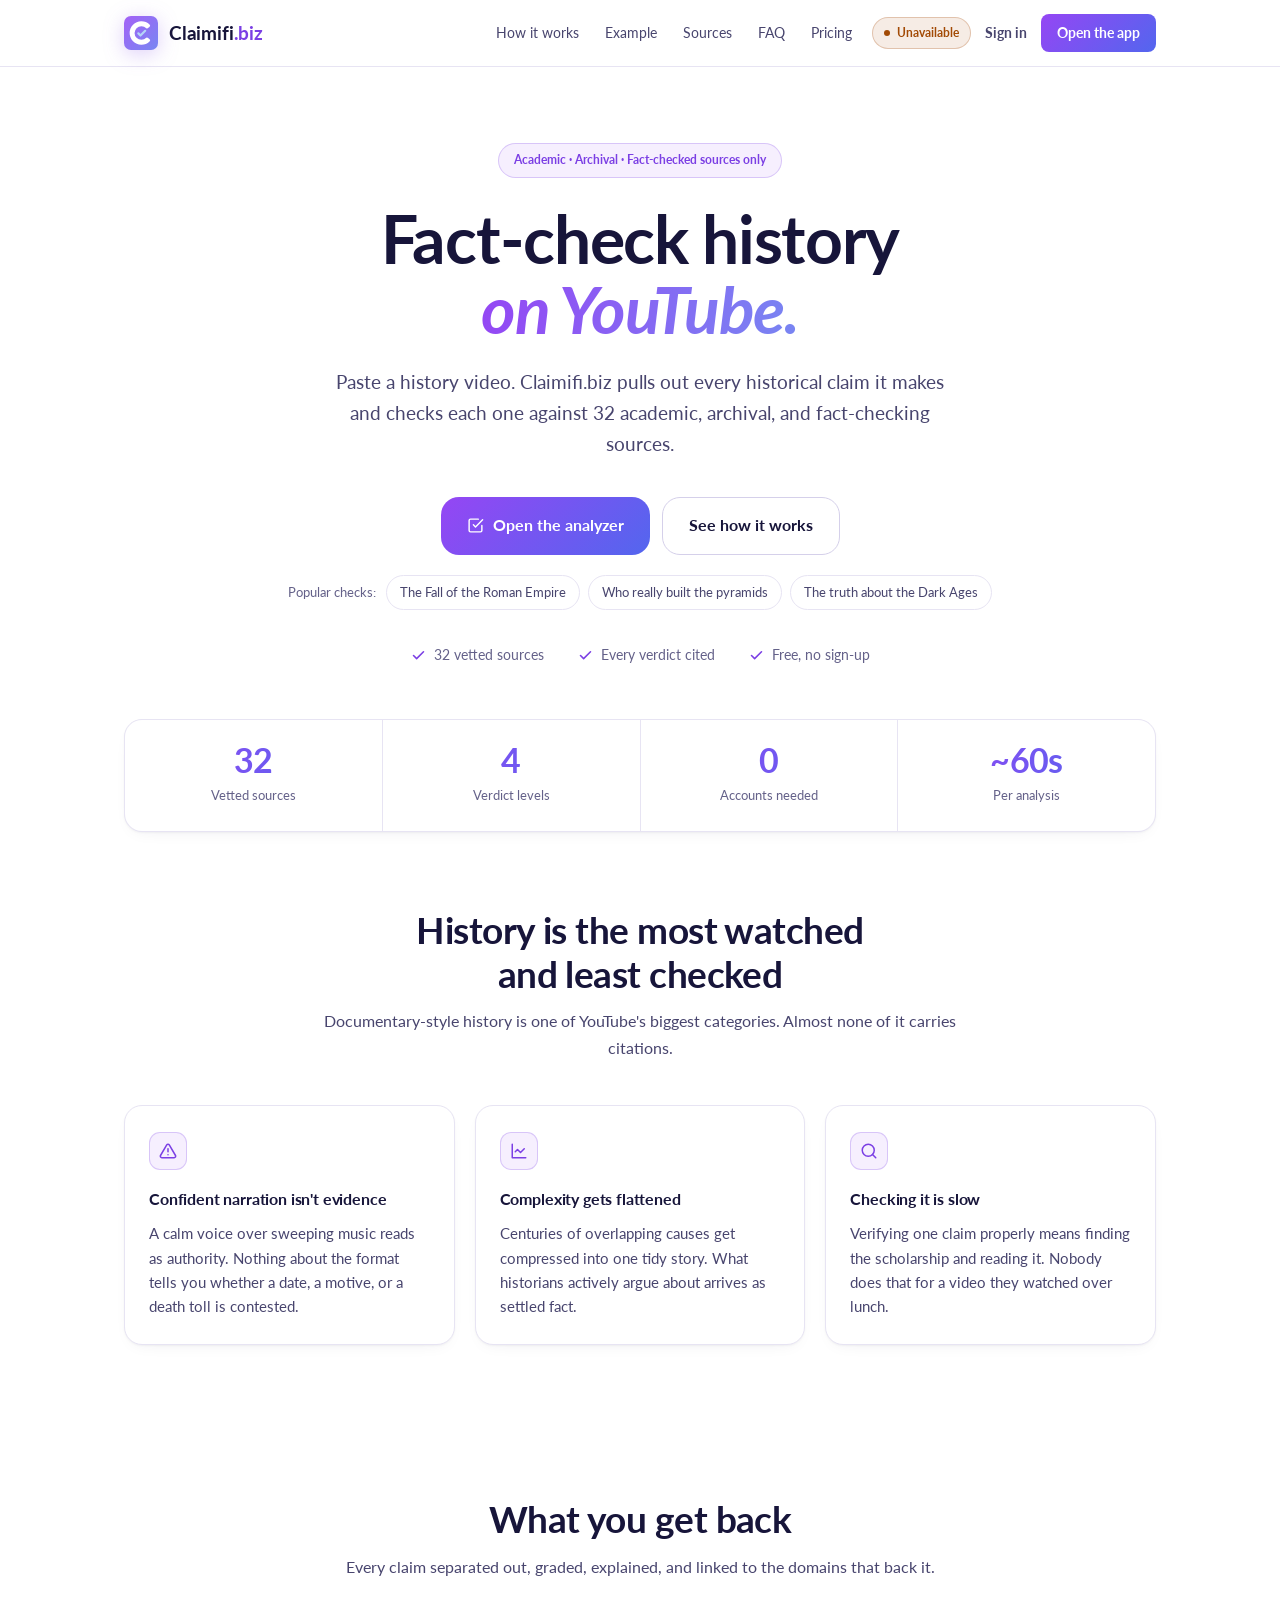
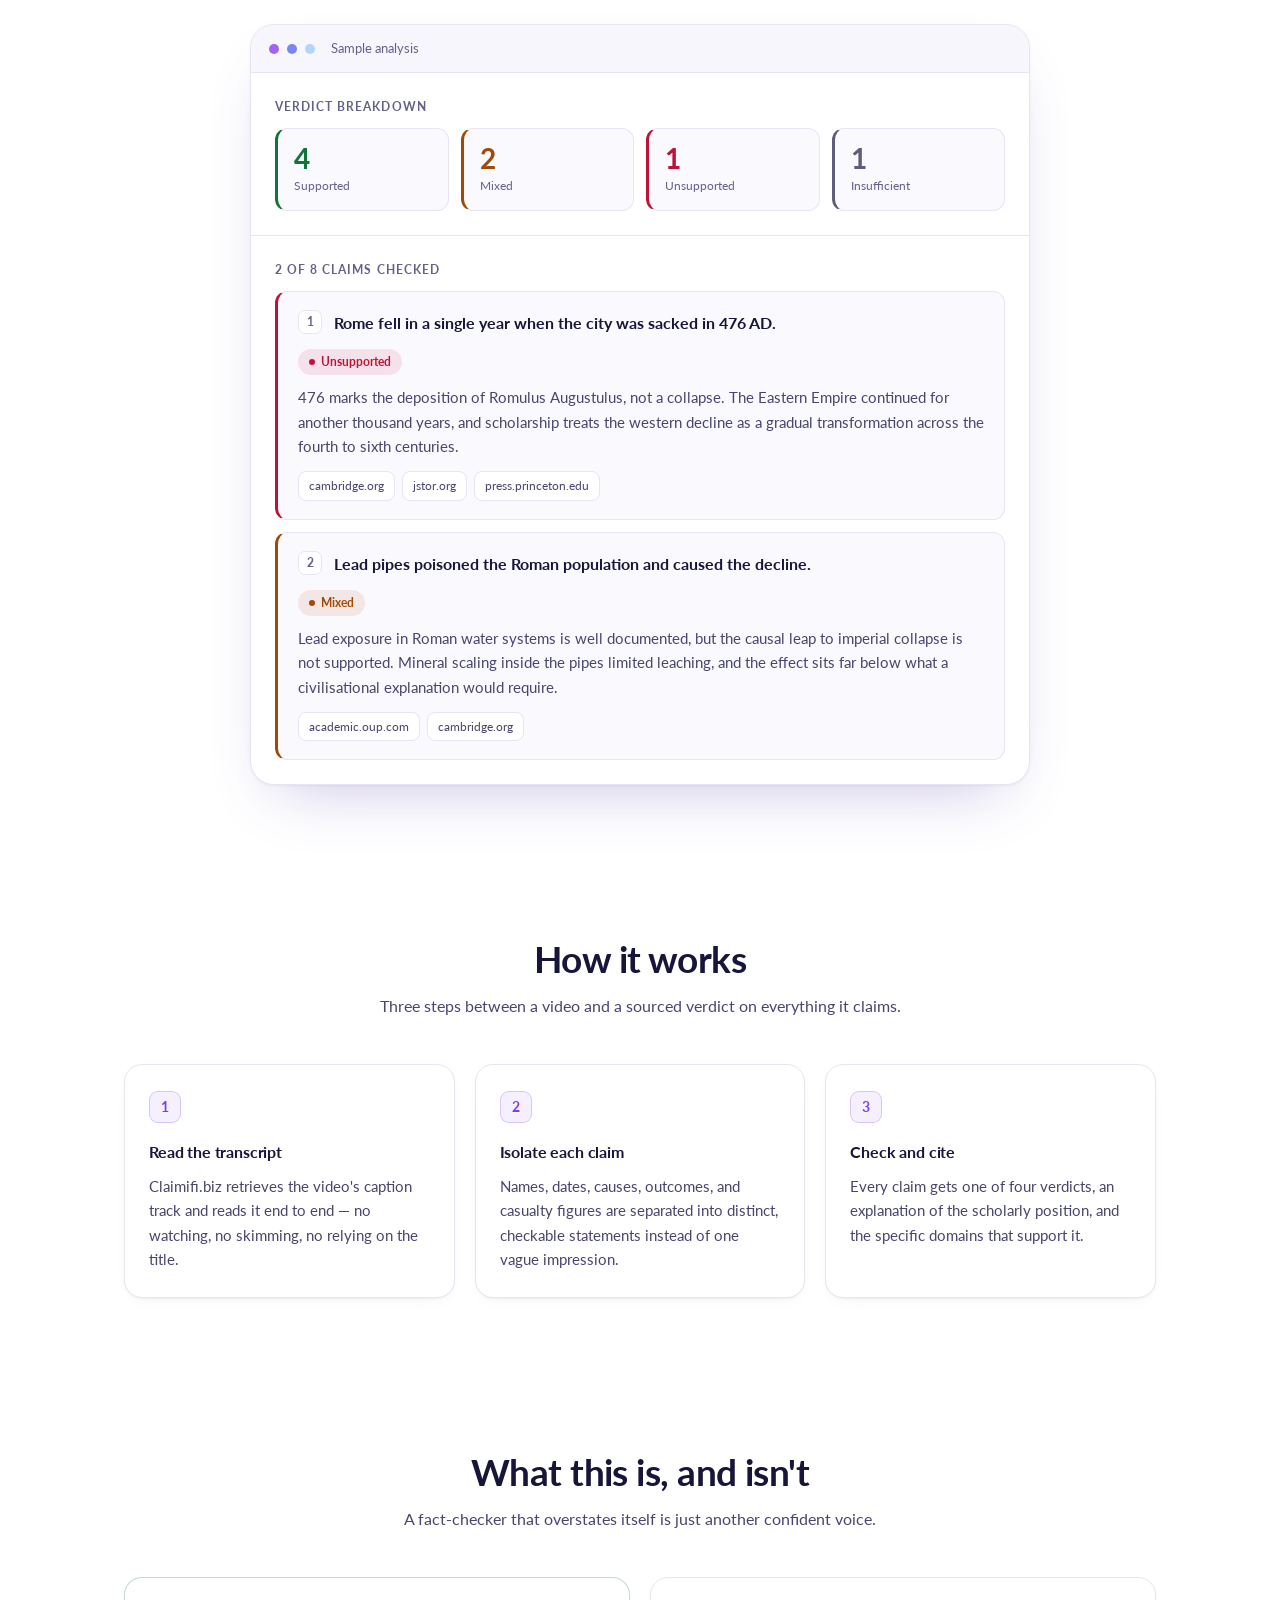
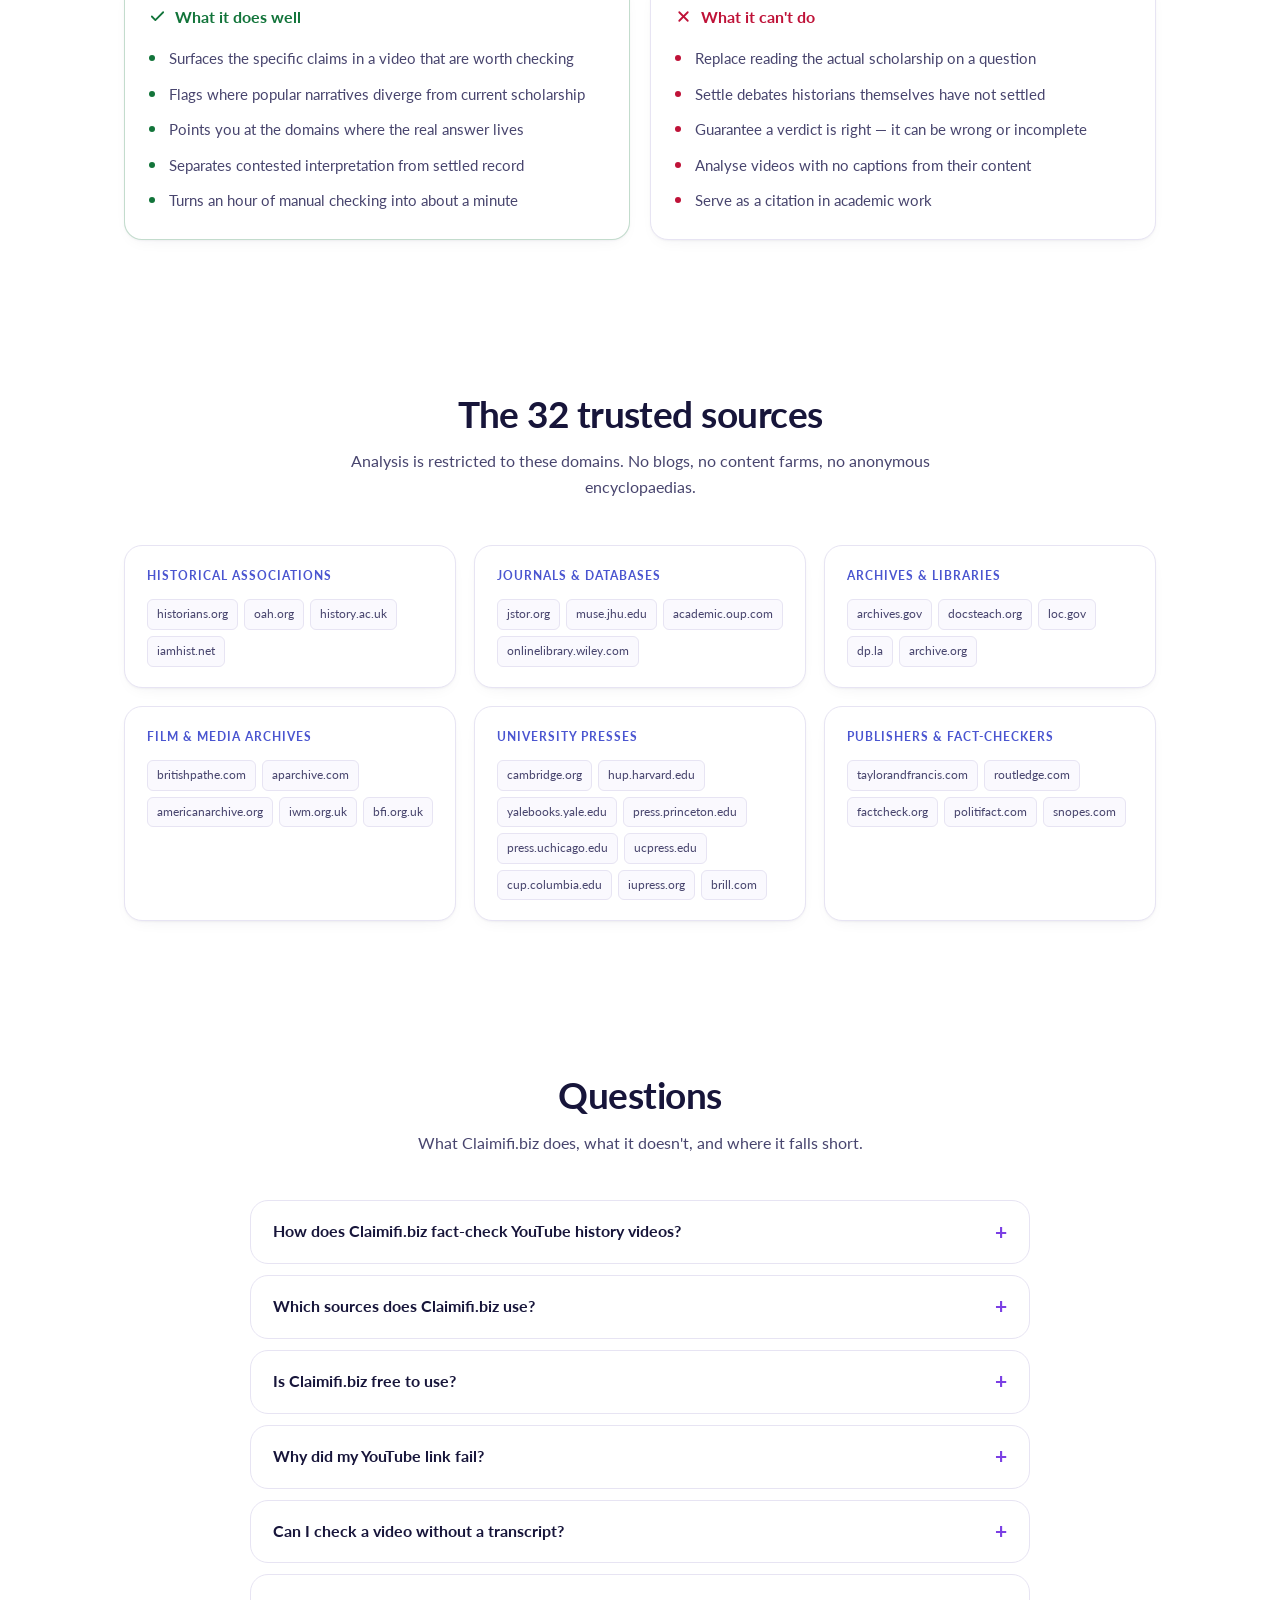
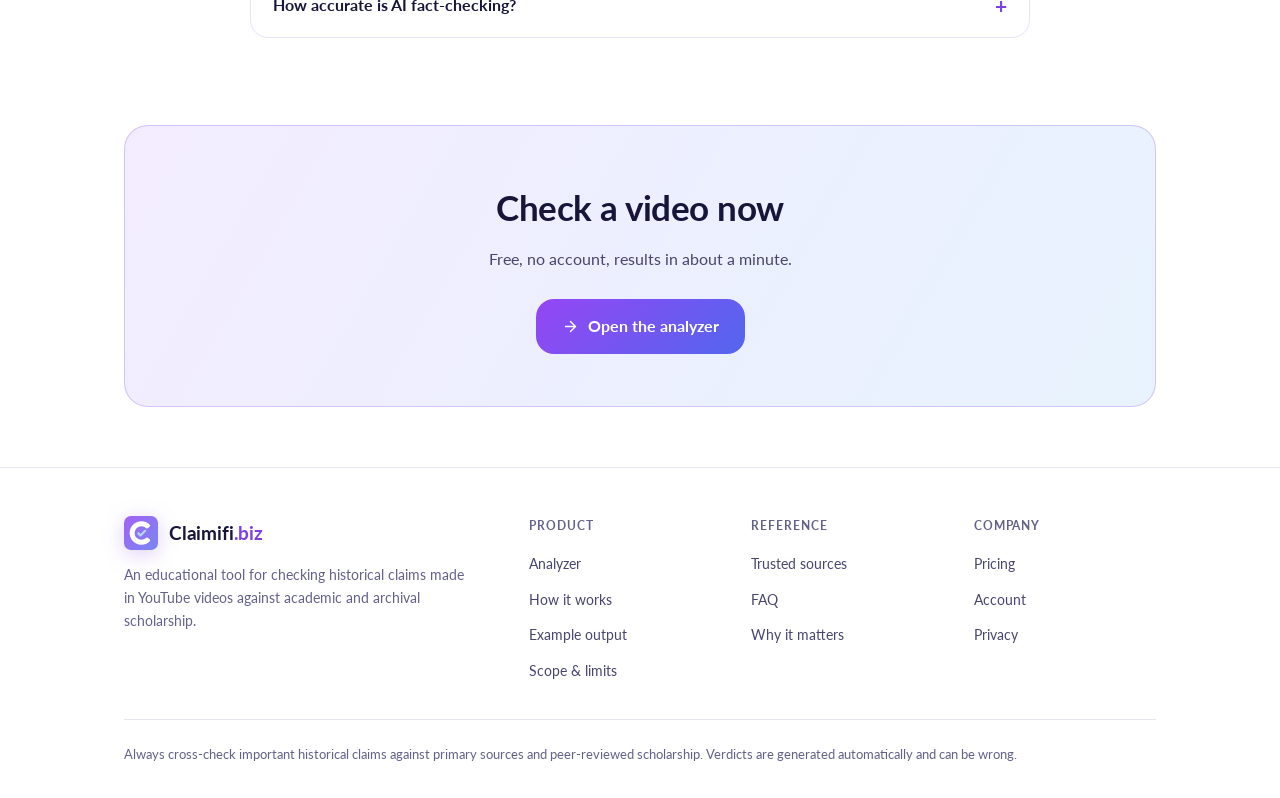
==== commit db3bfae7: "Fix bug-hunt findings, add the Pro analysis tier and the account pages Bug fixes (BUG-002 to BUG-020" ====
--- a/index.html
+++ b/index.html
@@ -1,23 +1,23 @@
 <!DOCTYPE html>
-<html lang="en">
+<html lang="en" data-accounts="__ACCOUNTS__" data-billing="__BILLING__">
 <head>
 <meta charset="UTF-8">
 <meta name="viewport" content="width=device-width, initial-scale=1">
 <meta name="theme-color" content="#ffffff">
 
 <title>Claimifi.biz | Fact-Check History Claims in YouTube Videos</title>
-<meta name="description" content="Paste a YouTube history video and Claimifi.biz extracts every historical claim, then checks each one against 32 academic, archival, and fact-checking sources. Free, instant, source-cited.">
+<meta name="description" content="Paste a YouTube history video and Claimifi.biz checks its historical claims against 32 academic, archival and fact-checking sources, with citations.">
 <meta name="keywords" content="fact check youtube, history fact checker, verify historical claims, ancient history fact check, AI fact checking, historical accuracy checker">
 <meta name="author" content="Claimifi.biz">
 <meta name="robots" content="index, follow, max-image-preview:large, max-snippet:-1">
-<link rel="canonical" href="https://claimifi.biz/">
+<link rel="canonical" href="__SITE_URL__/">
 
 <meta property="og:type" content="website">
 <meta property="og:site_name" content="Claimifi.biz">
 <meta property="og:title" content="Claimifi.biz | Fact-Check History Claims in YouTube Videos">
 <meta property="og:description" content="Paste a YouTube history video. Get every historical claim checked against 32 academic, archival, and fact-checking sources.">
-<meta property="og:url" content="https://claimifi.biz/">
-<meta property="og:image" content="https://claimifi.biz/og-image.png">
+<meta property="og:url" content="__SITE_URL__/">
+<meta property="og:image" content="__SITE_URL__/og-image.png">
 <meta property="og:image:width" content="1200">
 <meta property="og:image:height" content="630">
 <meta property="og:image:alt" content="Claimifi.biz — fact-check history on YouTube">
@@ -26,7 +26,7 @@
 <meta name="twitter:card" content="summary_large_image">
 <meta name="twitter:title" content="Claimifi.biz | Fact-Check History Claims in YouTube Videos">
 <meta name="twitter:description" content="Paste a YouTube history video. Get every historical claim checked against 32 academic, archival, and fact-checking sources.">
-<meta name="twitter:image" content="https://claimifi.biz/og-image.png">
+<meta name="twitter:image" content="__SITE_URL__/og-image.png">
 <meta name="twitter:image:alt" content="Claimifi.biz — fact-check history on YouTube">
 
 <link rel="icon" href="/favicon.svg?v=__ASSET_V__" type="image/svg+xml">
@@ -43,9 +43,9 @@
   "@graph": [
     {
       "@type": "WebApplication",
-      "@id": "https://claimifi.biz/#app",
+      "@id": "__SITE_URL__/#app",
       "name": "Claimifi.biz",
-      "url": "https://claimifi.biz/",
+      "url": "__SITE_URL__/",
       "applicationCategory": "EducationalApplication",
       "operatingSystem": "Any",
       "browserRequirements": "Requires JavaScript",
@@ -59,14 +59,14 @@
     },
     {
       "@type": "WebSite",
-      "@id": "https://claimifi.biz/#website",
-      "url": "https://claimifi.biz/",
+      "@id": "__SITE_URL__/#website",
+      "url": "__SITE_URL__/",
       "name": "Claimifi.biz",
       "description": "Fact-check historical claims made in YouTube videos."
     },
     {
       "@type": "HowTo",
-      "@id": "https://claimifi.biz/#howto",
+      "@id": "__SITE_URL__/#howto",
       "name": "How to fact-check a YouTube history video",
       "totalTime": "PT1M",
       "step": [
@@ -77,7 +77,7 @@
     },
     {
       "@type": "FAQPage",
-      "@id": "https://claimifi.biz/#faq",
+      "@id": "__SITE_URL__/#faq",
       "mainEntity": [
         { "@type": "Question", "name": "How does Claimifi.biz fact-check YouTube history videos?", "acceptedAnswer": { "@type": "Answer", "text": "Claimifi.biz retrieves the video's caption track, extracts each distinct historical claim, and evaluates every claim against a fixed list of academic, archival, and fact-checking domains. Each claim receives one of four verdicts along with an explanation and the sources consulted." } },
         { "@type": "Question", "name": "Which sources does Claimifi.biz use?", "acceptedAnswer": { "@type": "Answer", "text": "Analysis is constrained to 32 domains covering historical associations, peer-reviewed journal databases, national archives, film and media archives, university presses, and established fact-checking organisations. The full list is published on the site." } },
@@ -106,9 +106,12 @@
       <a href="#example">Example</a>
       <a href="#sources">Sources</a>
       <a href="#faq">FAQ</a>
+      <a href="/pricing" class="needs-billing">Pricing</a>
     </nav>
     <div class="nav-right">
       <span class="status" id="status" role="status"><span class="dot" aria-hidden="true"></span><span id="statusText">Checking…</span></span>
+      <span class="plan-badge" id="navPlan" hidden>Pro</span>
+      <a class="nav-account needs-accounts" id="navAccount" href="/account">Sign in</a>
       <a class="btn-sm" href="/app">Open the app</a>
     </div>
   </div>
@@ -327,7 +330,7 @@
         </details>
         <details class="faq">
           <summary>Is Claimifi.biz free to use?</summary>
-          <div class="a">Yes, and there is no sign-up. A per-visitor rate limit applies so the service stays available to everyone.</div>
+          <div class="a">Yes, and there is no sign-up. The free plan checks the 5 most significant claims in each video, and a per-visitor rate limit applies so the service stays available to everyone.<span class="needs-billing"> A paid <a href="/pricing">Pro plan</a> checks up to 20 claims with a deeper analysis of each.</span></div>
         </details>
         <details class="faq">
           <summary>Why did my YouTube link fail?</summary>
@@ -384,6 +387,15 @@
           <li><a href="#why">Why it matters</a></li>
         </ul>
       </div>
+      <div class="foot-col">
+        <h3>Company</h3>
+        <ul>
+          <li class="needs-billing"><a href="/pricing">Pricing</a></li>
+          <li class="needs-accounts"><a href="/account">Account</a></li>
+          <li><a href="/privacy">Privacy</a></li>
+          <!--contact-link-->
+        </ul>
+      </div>
     </div>
     <div class="foot-base">
       <p>Always cross-check important historical claims against primary sources and peer-reviewed scholarship. Verdicts are generated automatically and can be wrong.</p>
--- a/styles.css
+++ b/styles.css
@@ -57,7 +57,9 @@
 }
 
 * { margin: 0; padding: 0; box-sizing: border-box; }
-html { scroll-behavior: smooth; -webkit-text-size-adjust: 100%; }
+/* scroll-padding keeps anchor targets clear of the sticky header (66px tall):
+   on mobile the section headings landed with their top under it. */
+html { scroll-behavior: smooth; scroll-padding-top: 84px; -webkit-text-size-adjust: 100%; }
 
 /* Lato ships 400 and 700 only (plus 700 italic for the hero). Weights here stay
    on those two: a 500 or 600 would silently resolve to one of them anyway. */
@@ -79,6 +81,9 @@
 a { color: var(--accent); text-decoration: none; }
 a:hover { text-decoration: underline; }
 :focus-visible { outline: 2px solid var(--accent); outline-offset: 3px; border-radius: 4px; }
+
+/* Components set their own display, which would otherwise beat the attribute. */
+[hidden] { display: none !important; }
 
 .sr { position: absolute; width: 1px; height: 1px; padding: 0; margin: -1px; overflow: hidden; clip: rect(0,0,0,0); white-space: nowrap; border: 0; }
 
@@ -202,12 +207,33 @@
 #videoInput {
   width: 100%; background: var(--bg-inset);
   border: 1px solid var(--border); border-radius: var(--r-lg);
-  padding: 15px 16px 15px 46px; font: inherit; font-size: 1rem;
+  padding: 15px 136px 15px 46px; font: inherit; font-size: 1rem;
   color: var(--text); transition: border-color .2s, background-color .2s;
 }
 #videoInput::placeholder { color: var(--text-3); }
 #videoInput:focus { outline: none; border-color: var(--border-strong); background: var(--bg-card); }
 #videoInput:focus-visible { outline: 2px solid var(--accent); outline-offset: 2px; }
+
+/* Transcript on/off, sitting inside the right end of the input. */
+.tx-toggle {
+  position: absolute; right: 8px; display: inline-flex; align-items: center; gap: 7px;
+  font: inherit; font-size: .8rem; font-weight: 600; color: var(--text-3);
+  background: var(--bg-card); border: 1px solid var(--border); border-radius: 999px;
+  padding: 6px 10px 6px 7px; cursor: pointer; transition: color .15s, border-color .15s;
+}
+.tx-toggle:hover { border-color: var(--border-strong); }
+.tx-toggle:focus-visible { outline: 2px solid var(--accent); outline-offset: 2px; }
+.tx-track {
+  position: relative; width: 26px; height: 15px; border-radius: 999px;
+  background: var(--border-strong); transition: background-color .15s;
+}
+.tx-knob {
+  position: absolute; top: 2px; left: 2px; width: 11px; height: 11px; border-radius: 50%;
+  background: #fff; transition: transform .15s;
+}
+.tx-toggle[aria-checked="true"] { color: var(--text); }
+.tx-toggle[aria-checked="true"] .tx-track { background: var(--accent); }
+.tx-toggle[aria-checked="true"] .tx-knob { transform: translateX(11px); }
 
 /* Programmatic skip-link targets, not controls: they take focus so the next Tab
    continues from the right place, and should not draw a ring round the page. */
@@ -278,7 +304,7 @@
 .ghost:hover { border-color: var(--accent-line); color: var(--accent); background: var(--accent-soft); }
 .ghost svg { width: 14px; height: 14px; stroke: currentColor; }
 
-.tally { display: grid; grid-template-columns: repeat(auto-fit, minmax(132px, 1fr)); gap: 12px; }
+.tally { display: grid; grid-template-columns: repeat(auto-fit, minmax(min(132px, 100%), 1fr)); gap: 12px; }
 .tally-item { background: var(--bg-inset); border: 1px solid var(--border); border-radius: var(--r); padding: 14px 16px; border-left-width: 3px; }
 .tally-item .n { font-size: 1.75rem; font-weight: 700; line-height: 1.1; letter-spacing: -.03em; }
 .tally-item .t { font-size: .76rem; color: var(--text-3); font-weight: 400; margin-top: 2px; }
@@ -369,10 +395,12 @@
 .stat .k { font-size: .82rem; color: var(--text-3); }
 
 /* ---------------- Landing: cards ---------------- */
-.grid-3 { display: grid; grid-template-columns: repeat(auto-fit, minmax(260px, 1fr)); gap: 20px; }
+/* min(..., 100%) wherever a grid sets a column minimum: on a 320px screen a
+   fixed minimum is wider than the container and the cards overflow it. */
+.grid-3 { display: grid; grid-template-columns: repeat(auto-fit, minmax(min(260px, 100%), 1fr)); gap: 20px; }
 /* The analyzer's three short cards sit in the 780px column, where a 260px
    minimum only fits two and strands the third on a row of its own. */
-.wrap-narrow .grid-3 { grid-template-columns: repeat(auto-fit, minmax(210px, 1fr)); }
+.wrap-narrow .grid-3 { grid-template-columns: repeat(auto-fit, minmax(min(210px, 100%), 1fr)); }
 .card { background: var(--bg-card); border: 1px solid var(--border); border-radius: var(--r-lg); padding: 26px 24px; box-shadow: var(--shadow-sm); }
 .card h3, .card h2 { font-size: 1.03rem; font-weight: 700; margin-bottom: 8px; letter-spacing: -.01em; }
 .card p { color: var(--text-2); font-size: .92rem; }
@@ -403,7 +431,7 @@
 .sample-bar span { margin-left: 8px; font-size: .8rem; color: var(--text-3); }
 
 /* ---------------- Landing: comparison ---------------- */
-.compare { display: grid; grid-template-columns: repeat(auto-fit, minmax(300px, 1fr)); gap: 20px; }
+.compare { display: grid; grid-template-columns: repeat(auto-fit, minmax(min(300px, 100%), 1fr)); gap: 20px; }
 .compare-col { background: var(--bg-card); border: 1px solid var(--border); border-radius: var(--r-lg); padding: 26px 24px; box-shadow: var(--shadow-sm); }
 .compare-col h3 { font-size: 1rem; font-weight: 700; margin-bottom: 16px; display: flex; align-items: center; gap: 9px; }
 .compare-col h3 svg { width: 17px; height: 17px; }
@@ -419,7 +447,7 @@
 .compare-col.no li::before { background: var(--bad); }
 
 /* ---------------- Landing: sources ---------------- */
-.src-groups { display: grid; grid-template-columns: repeat(auto-fit, minmax(280px, 1fr)); gap: 18px; }
+.src-groups { display: grid; grid-template-columns: repeat(auto-fit, minmax(min(280px, 100%), 1fr)); gap: 18px; }
 .src-group { background: var(--bg-card); border: 1px solid var(--border); border-radius: var(--r-lg); padding: 20px 22px; box-shadow: var(--shadow-sm); }
 .src-group h3 { font-size: .78rem; font-weight: 700; text-transform: uppercase; letter-spacing: .08em; color: var(--accent-blue); margin-bottom: 13px; }
 .src-group ul { list-style: none; display: flex; flex-wrap: wrap; gap: 6px; }
@@ -450,7 +478,7 @@
 .cta p { color: var(--text-2); margin-bottom: 26px; }
 
 footer { border-top: 1px solid var(--border); padding: 48px 0 32px; margin-top: 60px; }
-.foot-grid { display: grid; grid-template-columns: 2fr 1fr 1fr; gap: 40px; margin-bottom: 36px; }
+.foot-grid { display: grid; grid-template-columns: 2fr 1fr 1fr 1fr; gap: 40px; margin-bottom: 36px; }
 .foot-about p { color: var(--text-3); font-size: .86rem; margin-top: 14px; max-width: 340px; }
 .foot-col h3 { font-size: .76rem; font-weight: 700; text-transform: uppercase; letter-spacing: .08em; color: var(--text-3); margin-bottom: 14px; }
 .foot-col ul { list-style: none; display: flex; flex-direction: column; gap: 9px; }
@@ -481,8 +509,187 @@
 }
 .font-preview button:hover { color: var(--accent); background: var(--accent-soft); border-color: var(--accent-line); }
 
+/* ---------------- Feature flags ---------------- */
+/* The server fills data-accounts / data-billing on <html>. Links to the account
+   and pricing pages stay out of sight until those features are switched on. */
+html[data-billing="off"] .needs-billing,
+html[data-accounts="off"] .needs-accounts { display: none !important; }
+html:not([data-billing="off"]) .billing-off-only { display: none !important; }
+html:not([data-accounts="off"]) .accounts-off-only { display: none !important; }
+
+.nav-account { color: var(--text-2); font-size: .9rem; font-weight: 700; white-space: nowrap; }
+.nav-account:hover { color: var(--accent); text-decoration: none; }
+.plan-badge {
+  font-size: .7rem; font-weight: 700; letter-spacing: .06em; text-transform: uppercase;
+  color: #fff; background: linear-gradient(135deg, var(--btn-from), var(--btn-to));
+  padding: 4px 10px; border-radius: 999px;
+}
+.plan-badge[hidden] { display: none; }
+
+/* ---------------- Analyzer: input hint ---------------- */
+.hint { margin: 10px 4px 0; text-align: left; font-size: .86rem; color: var(--bad); }
+.hint:empty { display: none; }
+#videoInput[aria-invalid="true"] { border-color: var(--bad); }
+
+/* ---------------- Results: close ---------------- */
+.panel-close {
+  flex-shrink: 0; width: 34px; height: 34px; border-radius: var(--r-sm);
+  display: grid; place-items: center; cursor: pointer; margin-left: auto;
+  background: var(--bg-card); border: 1px solid var(--border-strong); color: var(--text-2);
+  font: inherit; transition: all .18s;
+}
+.panel-close:hover { color: var(--accent); border-color: var(--accent-line); background: var(--accent-soft); }
+.panel-close svg { width: 16px; height: 16px; stroke: currentColor; }
+.ghost + .panel-close { margin-left: 0; }
+
+/* ---------------- Results: Pro ---------------- */
+.pill.pro { background: linear-gradient(135deg, var(--btn-from), var(--btn-to)); color: #fff; }
+
+.claim-meta { display: flex; flex-wrap: wrap; align-items: center; gap: 8px; margin-bottom: 10px; }
+.claim-meta .verdict { margin-bottom: 0; }
+.cat {
+  font-size: .7rem; font-weight: 700; text-transform: uppercase; letter-spacing: .07em;
+  color: var(--accent-blue); background: var(--bg-card); border: 1px solid var(--border);
+  padding: 3px 9px; border-radius: 999px;
+}
+.confidence { display: inline-flex; align-items: center; gap: 8px; font-size: .75rem; color: var(--text-3); }
+.meter { width: 72px; height: 6px; border-radius: 999px; background: var(--border); overflow: hidden; display: inline-block; }
+.meter span { display: block; height: 100%; border-radius: 999px; background: linear-gradient(90deg, var(--brand-violet), var(--brand-blue)); }
+.confidence-n { font-weight: 700; color: var(--text-2); font-variant-numeric: tabular-nums; }
+
+.versus { display: grid; grid-template-columns: repeat(auto-fit, minmax(min(220px, 100%), 1fr)); gap: 10px; margin-top: 14px; }
+.versus-col { background: var(--bg-card); border: 1px solid var(--border); border-radius: var(--r); padding: 12px 14px; }
+.versus-col.scholarship { border-color: var(--accent-line); }
+.versus-h { font-size: .7rem; font-weight: 700; text-transform: uppercase; letter-spacing: .08em; color: var(--text-3); margin-bottom: 4px; }
+.versus-col.scholarship .versus-h { color: var(--accent); }
+.versus-col p { font-size: .9rem; color: var(--text-2); overflow-wrap: anywhere; }
+
+.sub-h { font-size: .72rem; font-weight: 700; text-transform: uppercase; letter-spacing: .08em; color: var(--text-3); margin: 14px 0 6px; }
+.views, .dig, .findings { list-style: none; display: flex; flex-direction: column; gap: 6px; }
+.views li, .dig li, .findings li { font-size: .9rem; color: var(--text-2); padding-left: 16px; position: relative; overflow-wrap: anywhere; }
+.views li::before, .dig li::before, .findings li::before { content: ''; position: absolute; left: 0; top: .62em; width: 6px; height: 6px; border-radius: 50%; background: var(--border-strong); }
+.dig li::before { background: var(--brand-blue); }
+.findings.errors li::before { background: var(--bad); }
+.findings.gaps li::before { background: var(--warn); }
+
+.metrics { display: grid; grid-template-columns: repeat(auto-fit, minmax(min(160px, 100%), 1fr)); gap: 12px; }
+.metric { background: var(--bg-inset); border: 1px solid var(--border); border-radius: var(--r); padding: 14px 16px; }
+.metric-v { font-size: 1.75rem; font-weight: 700; line-height: 1.1; letter-spacing: -.03em; color: var(--text); font-variant-numeric: tabular-nums; }
+.metric.score .metric-v { color: var(--accent); }
+.metric-k { font-size: .78rem; color: var(--text-3); margin-top: 2px; }
+.metric-note { font-size: .74rem; color: var(--text-3); margin-top: 6px; }
+.verdict-bar { display: flex; height: 10px; border-radius: 999px; overflow: hidden; background: var(--border); margin-top: 16px; }
+.verdict-bar span { display: block; height: 100%; }
+.verdict-bar [data-v="supported"] { background: var(--ok); }
+.verdict-bar [data-v="mixed"] { background: var(--warn); }
+.verdict-bar [data-v="unsupported"] { background: var(--bad); }
+.verdict-bar [data-v="insufficient"] { background: var(--neutral); }
+.cats { display: flex; flex-wrap: wrap; gap: 7px; margin-top: 14px; }
+
+/* ---------------- Results: free plan upsell ---------------- */
+.upsell { background: var(--grad-soft); }
+.upsell p { color: var(--text-2); font-size: .93rem; }
+.locked { list-style: none; display: grid; grid-template-columns: repeat(auto-fit, minmax(min(240px, 100%), 1fr)); gap: 8px 18px; margin: 14px 0 18px; }
+.locked li { font-size: .9rem; color: var(--text-2); padding-left: 22px; position: relative; }
+.locked li::before { content: '\2726'; position: absolute; left: 0; top: 0; color: var(--accent); font-size: .85rem; }
+.btn-upsell { text-decoration: none; padding: 12px 22px; font-size: .92rem; }
+.btn-upsell:hover { text-decoration: none; }
+.muted { color: var(--text-3); font-size: .88rem; }
+
+/* ---------------- Pricing ---------------- */
+.page-head { text-align: center; padding: 56px 0 8px; }
+.page-head h1 { font-size: clamp(2rem, 4.8vw, 2.7rem); margin-bottom: 14px; }
+.interval {
+  display: inline-flex; gap: 4px; padding: 4px; margin-top: 26px;
+  background: var(--bg-raised); border: 1px solid var(--border); border-radius: 999px;
+}
+.interval button {
+  font: inherit; font-size: .88rem; font-weight: 700; cursor: pointer;
+  border: 0; background: transparent; color: var(--text-2);
+  padding: 8px 18px; border-radius: 999px; transition: all .18s;
+}
+.interval button[aria-pressed="true"] { background: var(--bg-card); color: var(--accent); box-shadow: var(--shadow-sm); }
+.save { font-size: .74rem; color: var(--ok); margin-left: 4px; }
+.plans { display: grid; grid-template-columns: repeat(auto-fit, minmax(min(300px, 100%), 1fr)); gap: 20px; max-width: 820px; margin: 36px auto 0; }
+.plan { background: var(--bg-card); border: 1px solid var(--border); border-radius: var(--r-xl); padding: 30px 28px; box-shadow: var(--shadow-sm); display: flex; flex-direction: column; }
+.plan.pro {
+  border: 1px solid transparent;
+  background:
+    linear-gradient(var(--bg-card), var(--bg-card)) padding-box,
+    linear-gradient(120deg, var(--brand-violet), var(--brand-blue) 55%, var(--brand-ice)) border-box;
+  box-shadow: var(--shadow-lg);
+}
+.plan h2 { font-size: 1.2rem; font-weight: 700; display: flex; align-items: center; gap: 10px; }
+.plan-desc { color: var(--text-2); font-size: .92rem; margin-top: 6px; }
+.price { margin: 22px 0 4px; display: flex; align-items: baseline; gap: 6px; }
+.price-n { font-size: 2.4rem; font-weight: 700; letter-spacing: -.03em; line-height: 1; }
+.price-per { color: var(--text-3); font-size: .9rem; }
+.price-note { color: var(--text-3); font-size: .82rem; min-height: 1.3em; }
+.features { list-style: none; display: flex; flex-direction: column; gap: 10px; margin: 22px 0 26px; flex: 1; }
+.features li { font-size: .92rem; color: var(--text-2); padding-left: 24px; position: relative; }
+.features li::before { content: ''; position: absolute; left: 2px; top: .45em; width: 10px; height: 6px; border-left: 2px solid var(--ok); border-bottom: 2px solid var(--ok); transform: rotate(-45deg); }
+.plan .btn, .plan .btn-ghost { width: 100%; text-decoration: none; }
+.fine { text-align: center; color: var(--text-3); font-size: .84rem; margin-top: 22px; }
+
+/* ---------------- Account forms ---------------- */
+.auth-card {
+  max-width: 440px; margin: 40px auto 0; background: var(--bg-card);
+  border: 1px solid var(--border); border-radius: var(--r-xl); box-shadow: var(--shadow-lg);
+  padding: 30px 28px;
+}
+.auth-card h2 { font-size: 1.2rem; font-weight: 700; margin-bottom: 6px; }
+.auth-card > p { color: var(--text-2); font-size: .92rem; }
+.tabs { display: flex; gap: 4px; padding: 4px; background: var(--bg-raised); border: 1px solid var(--border); border-radius: 999px; margin-bottom: 22px; }
+.tabs button { flex: 1; font: inherit; font-size: .88rem; font-weight: 700; cursor: pointer; border: 0; background: transparent; color: var(--text-2); padding: 8px 12px; border-radius: 999px; }
+.tabs button[aria-selected="true"] { background: var(--bg-card); color: var(--accent); box-shadow: var(--shadow-sm); }
+.form { display: flex; flex-direction: column; gap: 14px; }
+.form[hidden] { display: none; }
+.form-field label { display: block; font-size: .84rem; font-weight: 700; color: var(--text); margin-bottom: 6px; }
+.form-field input {
+  width: 100%; font: inherit; font-size: 1rem; color: var(--text);
+  background: var(--bg-inset); border: 1px solid var(--border); border-radius: var(--r);
+  padding: 12px 14px;
+}
+.form-field input:focus { outline: 2px solid var(--accent); outline-offset: 1px; background: var(--bg-card); }
+.form-help { font-size: .8rem; color: var(--text-3); margin-top: 4px; }
+.form .btn { width: 100%; }
+.link-btn { font: inherit; font-size: .86rem; color: var(--accent); background: none; border: 0; padding: 0; cursor: pointer; align-self: flex-start; }
+.link-btn:hover { text-decoration: underline; }
+.msg { border-radius: var(--r); padding: 12px 14px; font-size: .9rem; margin-bottom: 16px; overflow-wrap: anywhere; }
+.msg:empty { display: none; }
+.msg.ok { background: var(--ok-soft); color: var(--ok); }
+.msg.err { background: var(--bad-soft); color: var(--bad); }
+.msg.info { background: var(--accent-soft); color: var(--accent); }
+.kv { display: grid; grid-template-columns: auto 1fr; gap: 8px 16px; margin: 18px 0 22px; font-size: .92rem; }
+.kv dt { color: var(--text-3); }
+.kv dd { color: var(--text); font-weight: 700; overflow-wrap: anywhere; }
+.btn-col { display: flex; flex-direction: column; gap: 10px; }
+.btn-col .btn, .btn-col .btn-ghost { width: 100%; text-decoration: none; }
+.divider { border: 0; border-top: 1px solid var(--border); margin: 24px 0; }
+
+/* ---------------- Account: signed in ---------------- */
+.auth-card.wide { max-width: 560px; }
+.acct-section h2 { font-size: 1.05rem; font-weight: 700; margin-bottom: 4px; }
+.btn-ghost.danger { color: var(--bad); border-color: rgba(191, 18, 56, .3); }
+.btn-ghost.danger:hover { color: var(--bad); background: var(--bad-soft); border-color: var(--bad); }
+.confirm-box { margin-top: 16px; padding: 16px; border: 1px solid var(--border-strong); border-radius: var(--r); background: var(--bg-inset); }
+.confirm-box p { color: var(--text-2); font-size: .92rem; margin-bottom: 14px; }
+.btn-row { display: flex; flex-wrap: wrap; gap: 10px; }
+.btn-row .btn-ghost { flex: 1 1 160px; padding: 12px 18px; font-size: .92rem; }
+.danger-zone h2 { color: var(--bad); }
+
+/* ---------------- Text pages (privacy, 404) ---------------- */
+.prose { max-width: 720px; margin: 0 auto; padding: 8px 0 24px; }
+.prose h2 { font-size: 1.15rem; font-weight: 700; margin: 30px 0 8px; }
+.prose p, .prose li { color: var(--text-2); font-size: .97rem; }
+.prose ul { padding-left: 20px; display: flex; flex-direction: column; gap: 6px; margin-top: 6px; }
+.prose p + p { margin-top: 10px; }
+.updated { color: var(--text-3); font-size: .85rem; }
+.center-actions { display: flex; flex-wrap: wrap; gap: 12px; justify-content: center; margin-top: 30px; }
+.center-actions .btn, .center-actions .btn-ghost { text-decoration: none; }
+
 /* ---------------- Responsive ---------------- */
-@media (max-width: 860px) { .foot-grid { grid-template-columns: 1fr 1fr; } .foot-about { grid-column: 1 / -1; } }
+@media (max-width: 860px) { .foot-grid { grid-template-columns: 1fr 1fr 1fr; } .foot-about { grid-column: 1 / -1; } }
 @media (max-width: 780px) {
   .nav-links { display: none; }
   /* /app's only route back to the site is the brand link, so keep it visible. */
@@ -507,6 +714,8 @@
      The analyzer sits in the hero on mobile and there is a CTA at the foot of
      the page, so the header button is the redundant one. */
   .nav-right .btn-sm { display: none; }
+  .nav-account { display: none; }
+  .auth-card, .plan { padding: 24px 20px; }
 }
 
 @media (prefers-reduced-motion: reduce) {
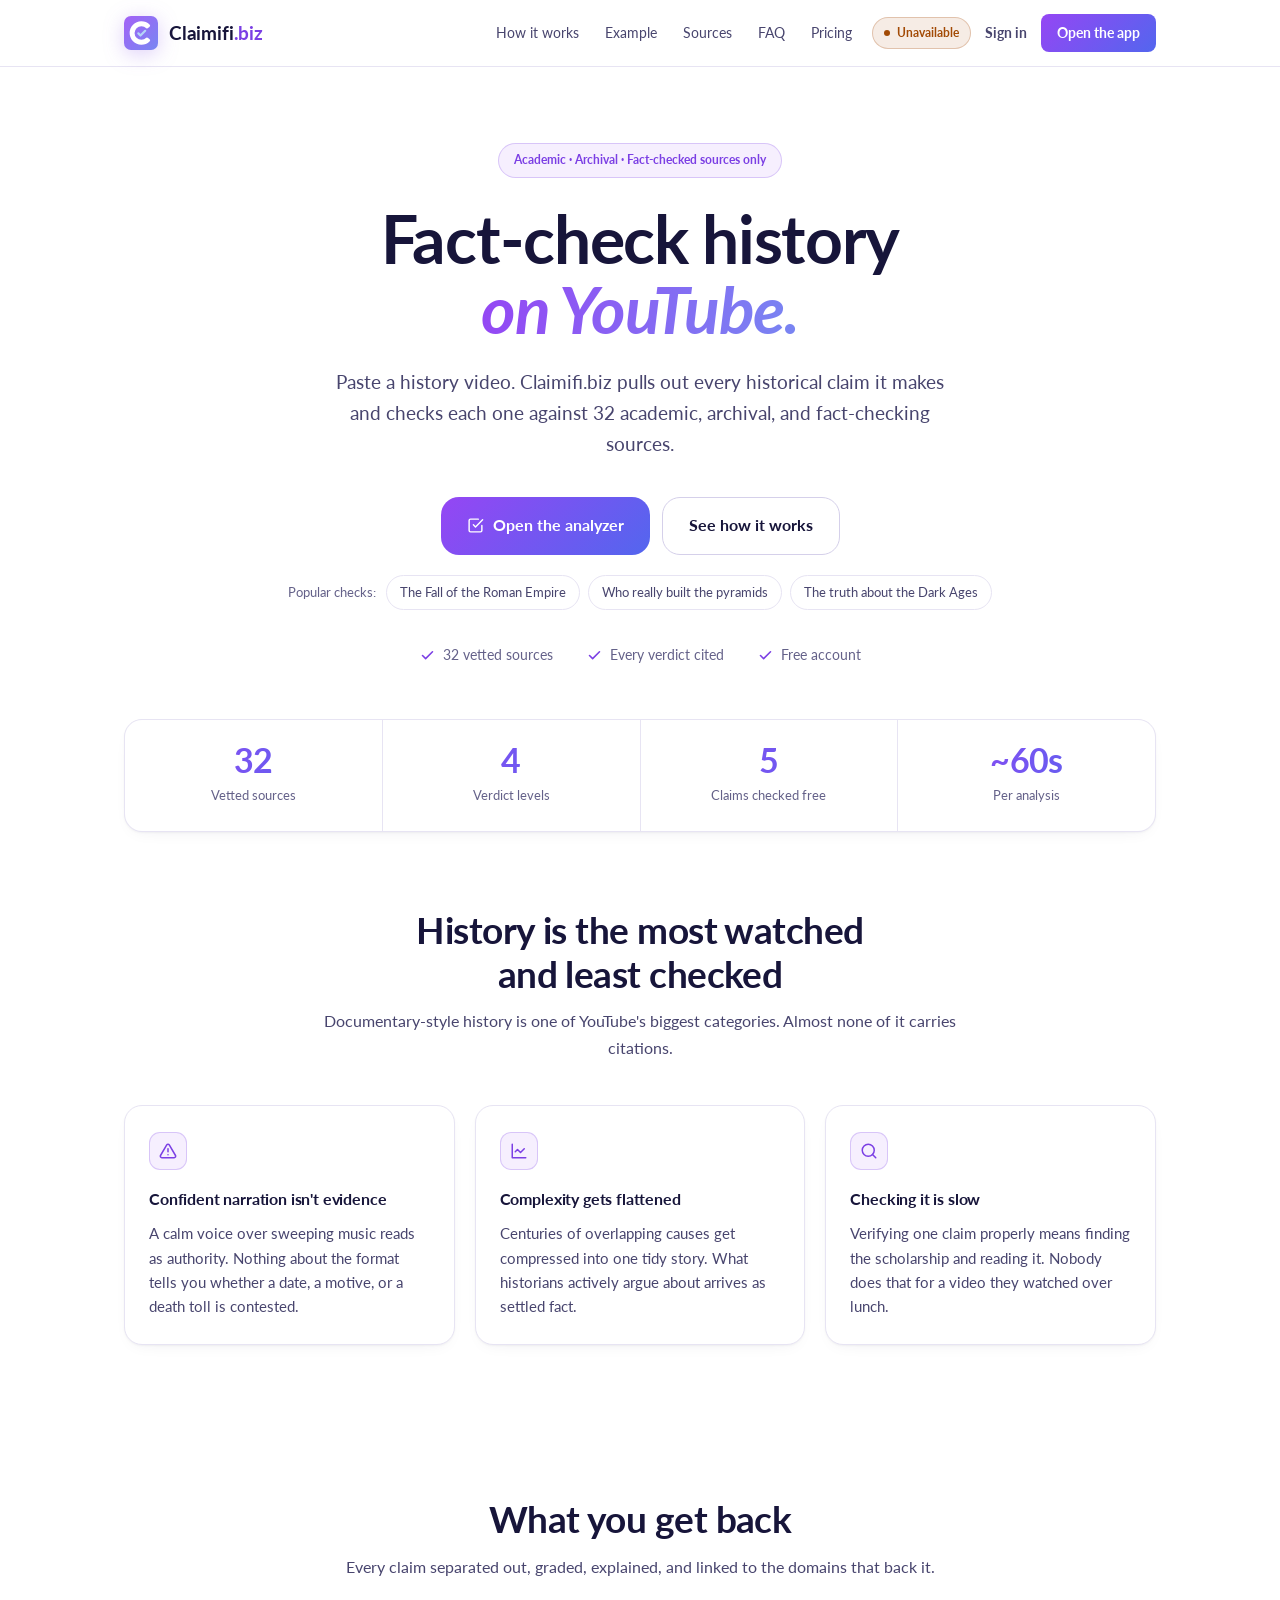
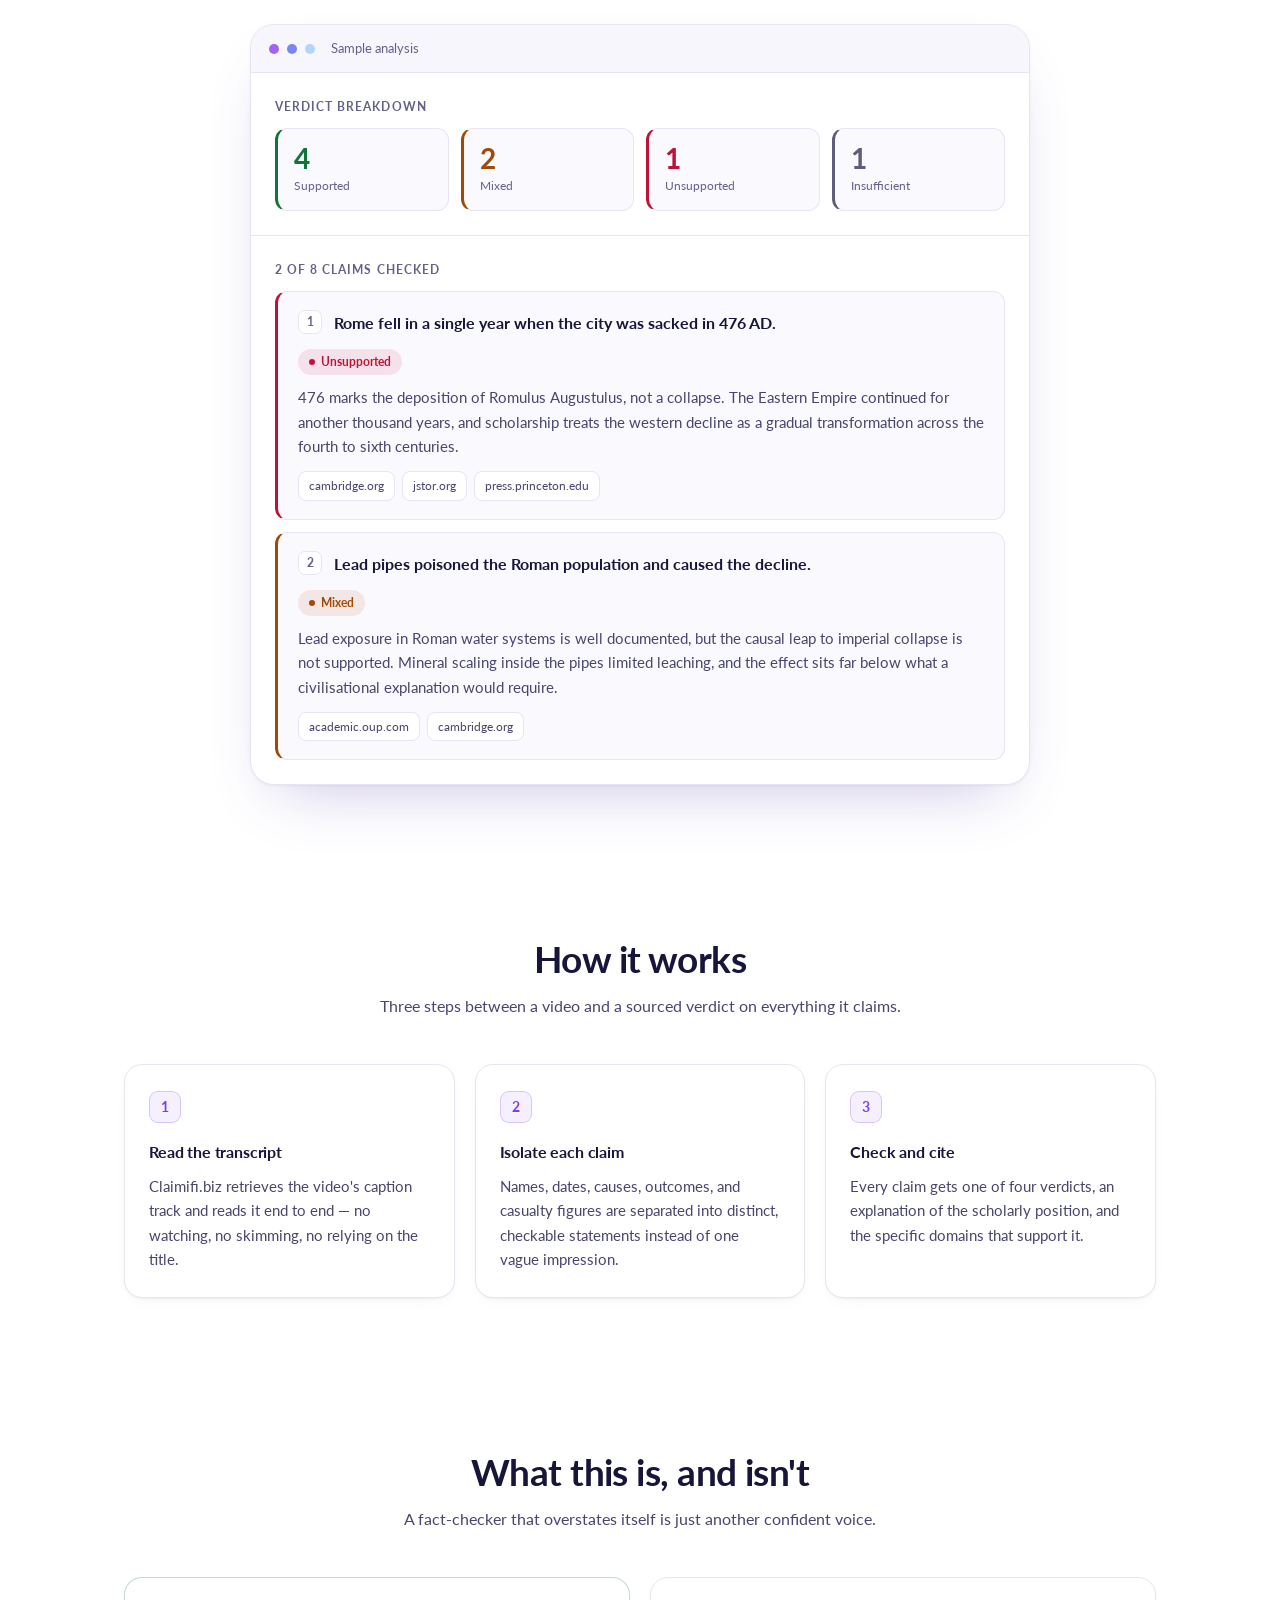
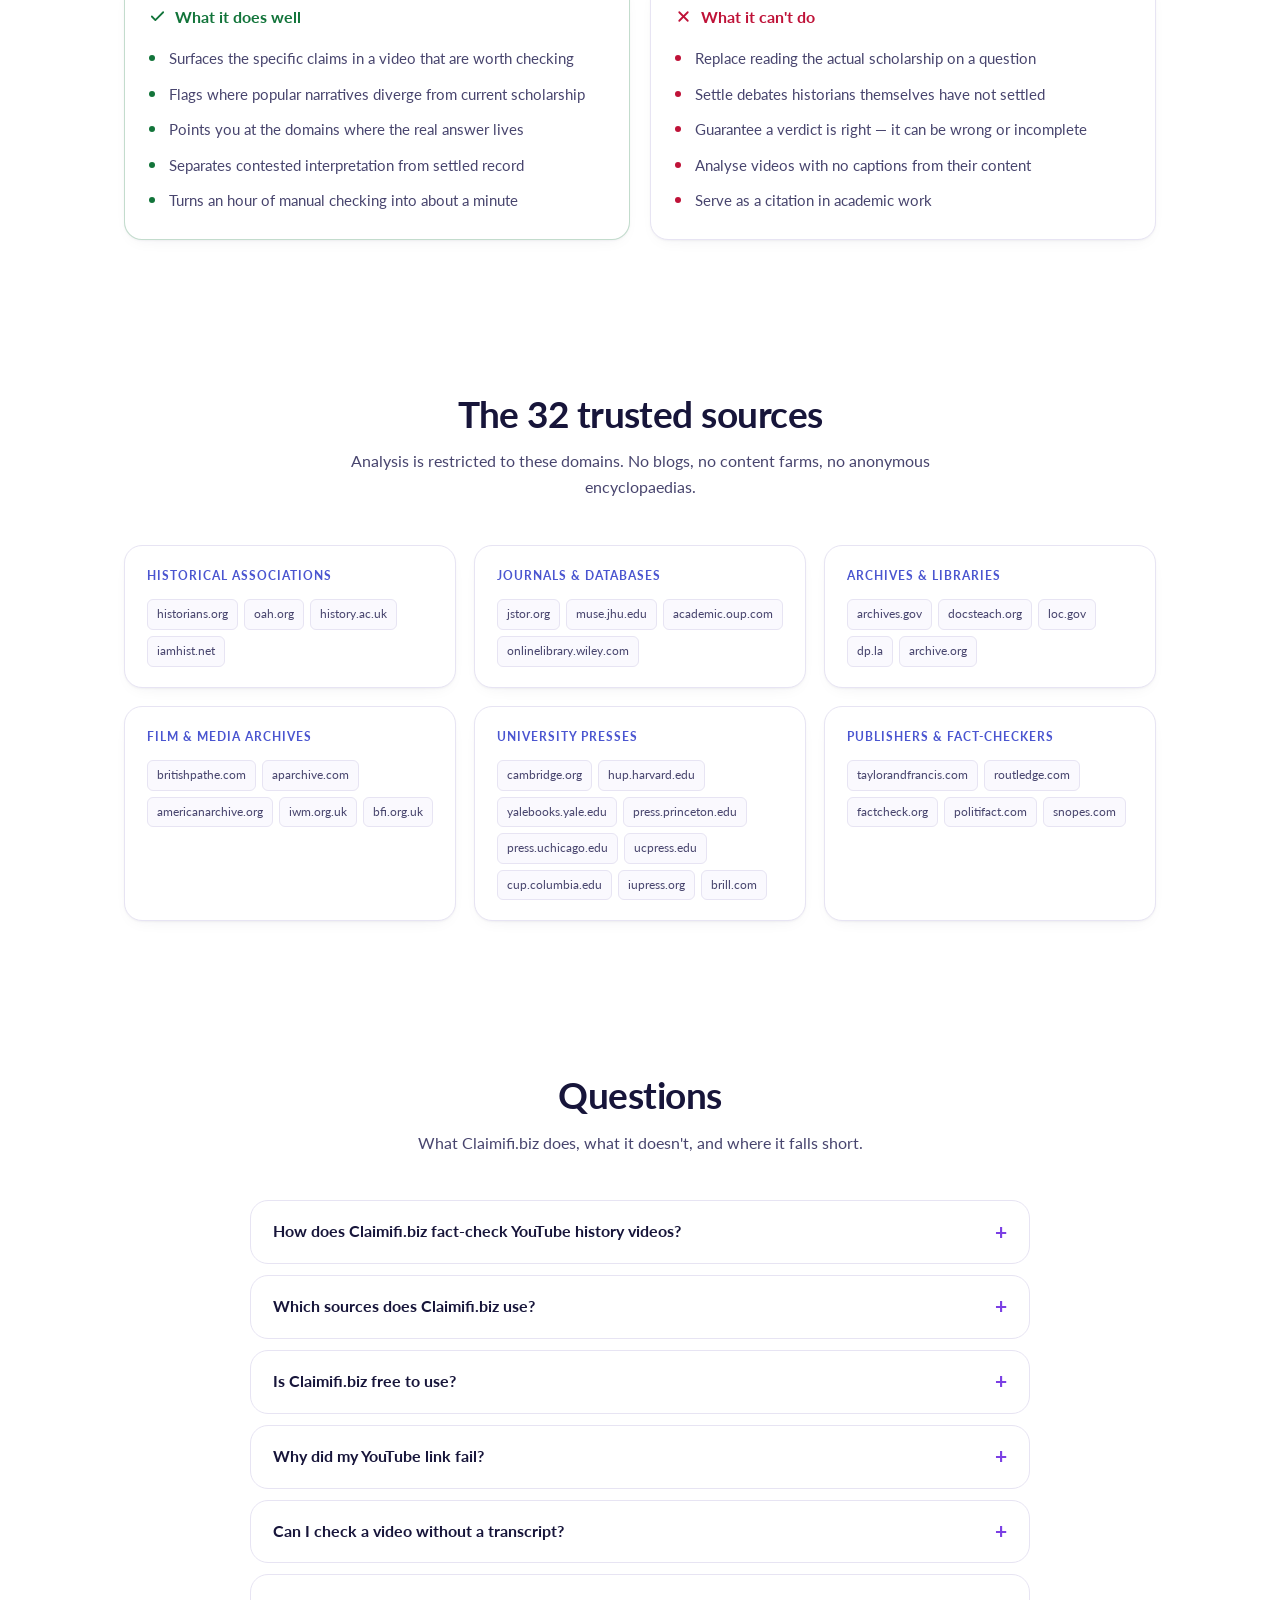
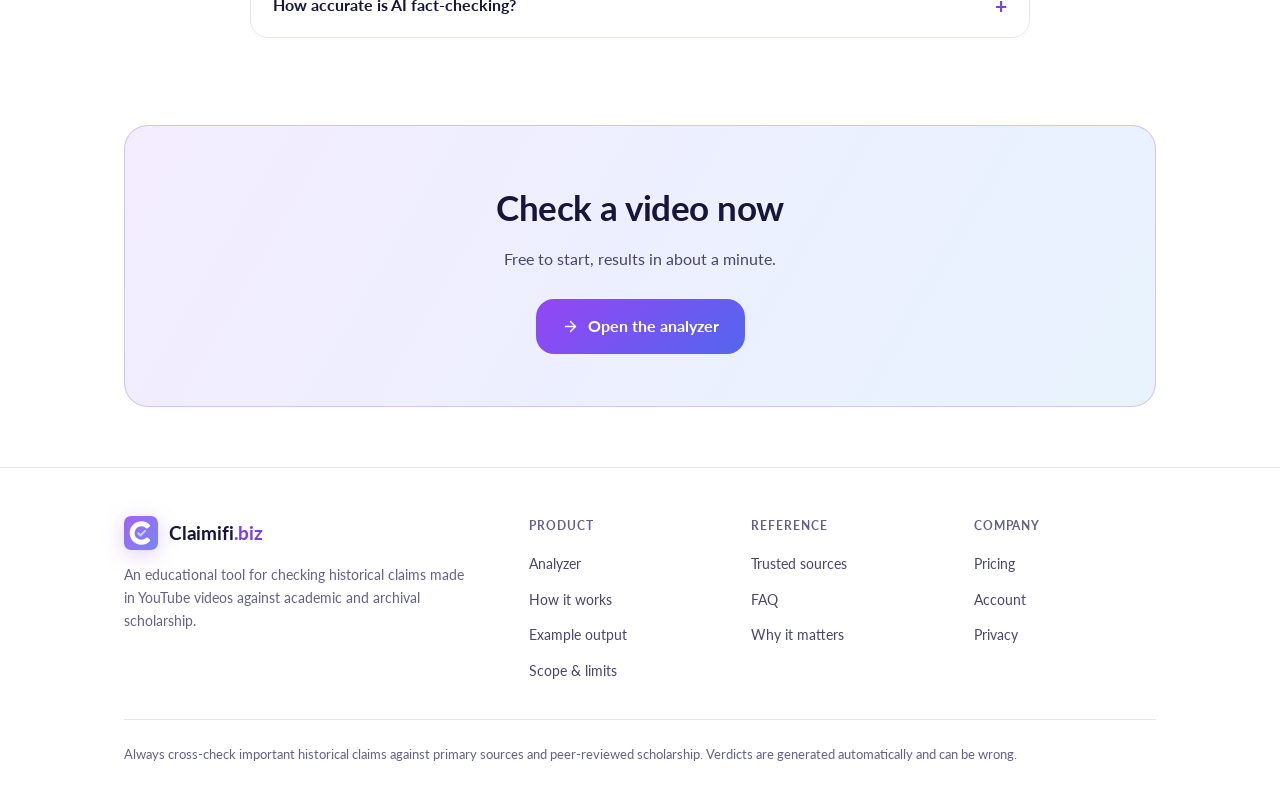
==== commit eadb8c11: "Stop promising "no account needed" on the home and pricing pages The home page's trust badge, stat, " ====
--- a/index.html
+++ b/index.html
@@ -81,7 +81,7 @@
       "mainEntity": [
         { "@type": "Question", "name": "How does Claimifi.biz fact-check YouTube history videos?", "acceptedAnswer": { "@type": "Answer", "text": "Claimifi.biz retrieves the video's caption track, extracts each distinct historical claim, and evaluates every claim against a fixed list of academic, archival, and fact-checking domains. Each claim receives one of four verdicts along with an explanation and the sources consulted." } },
         { "@type": "Question", "name": "Which sources does Claimifi.biz use?", "acceptedAnswer": { "@type": "Answer", "text": "Analysis is constrained to 32 domains covering historical associations, peer-reviewed journal databases, national archives, film and media archives, university presses, and established fact-checking organisations. The full list is published on the site." } },
-        { "@type": "Question", "name": "Is Claimifi.biz free to use?", "acceptedAnswer": { "@type": "Answer", "text": "Yes. Claimifi.biz is a free educational tool and requires no account. A per-visitor rate limit applies so the service stays available to everyone." } },
+        { "@type": "Question", "name": "Is Claimifi.biz free to use?", "acceptedAnswer": { "@type": "Answer", "text": "Yes. The free plan checks the 5 most significant claims in each video, and a per-visitor rate limit applies so the service stays available to everyone." } },
         { "@type": "Question", "name": "Why did my YouTube link fail?", "acceptedAnswer": { "@type": "Answer", "text": "The most common reason is that the video has no caption track, since there is no transcript to analyse. Private, deleted, and region-locked videos also cannot be retrieved. When that happens you can analyse the video's title instead." } },
         { "@type": "Question", "name": "Can I check a video without a transcript?", "acceptedAnswer": { "@type": "Answer", "text": "Yes. Enter the video's title instead of its URL. The analysis then covers the historical claims a video with that title typically makes, rather than the specific wording of that video." } },
         { "@type": "Question", "name": "How accurate is AI fact-checking?", "acceptedAnswer": { "@type": "Answer", "text": "Claimifi.biz is a research aid, not an authority. It is designed to surface claims worth checking and point you to the scholarship, but verdicts can be wrong or incomplete. Always confirm important claims against the primary sources cited." } }
@@ -144,7 +144,7 @@
       <div class="trust">
         <div><svg viewBox="0 0 24 24" fill="none" stroke-width="2.5" stroke-linecap="round" stroke-linejoin="round" aria-hidden="true"><path d="M20 6 9 17l-5-5"/></svg>32 vetted sources</div>
         <div><svg viewBox="0 0 24 24" fill="none" stroke-width="2.5" stroke-linecap="round" stroke-linejoin="round" aria-hidden="true"><path d="M20 6 9 17l-5-5"/></svg>Every verdict cited</div>
-        <div><svg viewBox="0 0 24 24" fill="none" stroke-width="2.5" stroke-linecap="round" stroke-linejoin="round" aria-hidden="true"><path d="M20 6 9 17l-5-5"/></svg>Free, no sign-up</div>
+        <div><svg viewBox="0 0 24 24" fill="none" stroke-width="2.5" stroke-linecap="round" stroke-linejoin="round" aria-hidden="true"><path d="M20 6 9 17l-5-5"/></svg><span class="needs-accounts">Free account</span><span class="accounts-off-only">Free to use</span></div>
       </div>
     </div>
 
@@ -152,7 +152,7 @@
     <div class="stats">
       <div class="stat"><div class="v">32</div><div class="k">Vetted sources</div></div>
       <div class="stat"><div class="v">4</div><div class="k">Verdict levels</div></div>
-      <div class="stat"><div class="v">0</div><div class="k">Accounts needed</div></div>
+      <div class="stat"><div class="v">5</div><div class="k">Claims checked free</div></div>
       <div class="stat"><div class="v">~60s</div><div class="k">Per analysis</div></div>
     </div>
 
@@ -330,7 +330,7 @@
         </details>
         <details class="faq">
           <summary>Is Claimifi.biz free to use?</summary>
-          <div class="a">Yes, and there is no sign-up. The free plan checks the 5 most significant claims in each video, and a per-visitor rate limit applies so the service stays available to everyone.<span class="needs-billing"> A paid <a href="/pricing">Pro plan</a> checks up to 20 claims with a deeper analysis of each.</span></div>
+          <div class="a">Yes.<span class="needs-accounts"> Create a free account to get started.</span> The free plan checks the 5 most significant claims in each video, and a per-visitor rate limit applies so the service stays available to everyone.<span class="needs-billing"> A paid <a href="/pricing">Pro plan</a> checks up to 20 claims with a deeper analysis of each.</span></div>
         </details>
         <details class="faq">
           <summary>Why did my YouTube link fail?</summary>
@@ -350,7 +350,7 @@
     <!-- ================= CTA ================= -->
     <div class="cta">
       <h2>Check a video now</h2>
-      <p>Free, no account, results in about a minute.</p>
+      <p>Free to start, results in about a minute.</p>
       <a class="btn" href="/app">
         <svg viewBox="0 0 24 24" fill="none" stroke-width="2" stroke-linecap="round" stroke-linejoin="round" aria-hidden="true"><path d="M5 12h14"/><path d="m12 5 7 7-7 7"/></svg>
         Open the analyzer
--- a/styles.css
+++ b/styles.css
@@ -358,6 +358,7 @@
 .step.ok .box { border-color: var(--ok); background: var(--ok); box-shadow: none; }
 .step.ok { color: var(--text-2); }
 .elapsed { margin-top: 18px; font-size: .8rem; color: var(--text-3); font-variant-numeric: tabular-nums; }
+.loading-note { margin: 10px auto 0; max-width: 420px; font-size: .86rem; color: var(--text-2); }
 
 /* ---------------- Landing hero actions ---------------- */
 .hero-actions { display: flex; flex-wrap: wrap; gap: 12px; justify-content: center; margin-top: 38px; }
@@ -669,6 +670,8 @@
 
 /* ---------------- Account: signed in ---------------- */
 .auth-card.wide { max-width: 560px; }
+/* The site-wide `section` padding is for landing-page blocks, not card parts. */
+.acct-section { padding: 0; }
 .acct-section h2 { font-size: 1.05rem; font-weight: 700; margin-bottom: 4px; }
 .btn-ghost.danger { color: var(--bad); border-color: rgba(191, 18, 56, .3); }
 .btn-ghost.danger:hover { color: var(--bad); background: var(--bad-soft); border-color: var(--bad); }
@@ -677,6 +680,84 @@
 .btn-row { display: flex; flex-wrap: wrap; gap: 10px; }
 .btn-row .btn-ghost { flex: 1 1 160px; padding: 12px 18px; font-size: .92rem; }
 .danger-zone h2 { color: var(--bad); }
+.confirm-box .msg { margin-bottom: 0; }
+.reset-by-email { margin-top: 18px; padding-top: 16px; border-top: 1px dashed var(--border); }
+.reset-by-email .btn-ghost { margin-top: 10px; padding: 12px 18px; font-size: .92rem; }
+
+/* ---------------- Account: dialog ---------------- */
+/* A native <dialog> opened with showModal(): it traps focus, closes on Escape
+   and puts the page behind it out of reach. */
+.modal {
+  width: min(440px, calc(100% - 32px)); margin: auto; padding: 0;
+  color: var(--text); background: var(--bg-card);
+  border: 1px solid var(--border); border-radius: var(--r-xl); box-shadow: var(--shadow-lg);
+}
+.modal::backdrop { background: rgba(23, 21, 58, .45); }
+.modal-body { padding: 30px 26px 24px; text-align: center; }
+.modal-icon {
+  width: 56px; height: 56px; margin: 0 auto 16px; display: grid; place-items: center;
+  border-radius: 50%; color: var(--accent); background: var(--accent-soft); border: 1px solid var(--accent-line);
+}
+.modal-icon svg { width: 26px; height: 26px; fill: none; stroke: currentColor; stroke-width: 2; stroke-linecap: round; stroke-linejoin: round; }
+.modal h2 { font-size: 1.2rem; font-weight: 700; line-height: 1.25; margin-bottom: 8px; }
+.modal p { color: var(--text-2); font-size: .94rem; line-height: 1.55; margin-bottom: 22px; }
+.modal .btn-row { flex-direction: column; }
+.modal .btn-row .btn-ghost { flex: none; width: 100%; }
+
+/* ---------------- Account welcomes and page illustrations ---------------- */
+.page-illustration, .auth-illustration {
+  width: min(190px, 72vw); margin: 0 auto 16px;
+}
+.page-illustration-large { width: min(220px, 76vw); margin-bottom: 20px; }
+.page-illustration svg, .auth-illustration svg, .welcome-art svg { display: block; width: 100%; height: auto; }
+.auth-illustration { width: min(180px, 70vw); margin-bottom: 22px; }
+.auth-illustration-deleted { opacity: .9; }
+
+.welcome-card {
+  position: relative; display: grid; grid-template-columns: minmax(128px, 180px) minmax(0, 1fr);
+  gap: 22px; align-items: center; padding: 24px; margin-bottom: 30px;
+  background: var(--grad-soft); border: 1px solid var(--accent-line);
+  border-radius: var(--r-xl); box-shadow: var(--shadow-sm); overflow: hidden;
+}
+.welcome-card-new { grid-template-columns: minmax(108px, 148px) minmax(0, 1fr); }
+.welcome-copy { min-width: 0; }
+.welcome-copy h2 { color: var(--text); font-size: 1.36rem; line-height: 1.2; margin: 0 34px 8px 0; }
+.welcome-copy > p { color: var(--text-2); font-size: .94rem; line-height: 1.55; }
+.welcome-art { position: relative; width: 100%; max-width: 180px; margin: 0 auto; }
+.welcome-card-new .welcome-art { max-width: 148px; }
+.welcome-dismiss {
+  position: absolute; z-index: 3; top: 10px; right: 10px; width: 36px; height: 36px;
+  display: grid; place-items: center; color: var(--text-2); background: rgba(255, 255, 255, .76);
+  border: 1px solid var(--border-strong); border-radius: 50%; cursor: pointer;
+}
+.welcome-dismiss:hover { color: var(--accent); border-color: var(--accent-line); background: var(--bg-card); }
+.welcome-dismiss svg { width: 17px; height: 17px; fill: none; stroke: currentColor; stroke-width: 2; stroke-linecap: round; }
+.welcome-actions { display: flex; align-items: center; flex-wrap: wrap; gap: 12px 18px; margin-top: 18px; }
+.welcome-actions .btn { padding: 12px 20px; min-height: 44px; text-decoration: none; }
+.welcome-link { min-height: 44px; display: inline-flex; align-items: center; color: var(--accent); font-size: .9rem; font-weight: 700; }
+.welcome-features { margin-top: 18px; padding-top: 16px; border-top: 1px solid var(--accent-line); }
+.welcome-features > p { color: var(--text); font-size: .82rem; font-weight: 700; margin-bottom: 7px; }
+.welcome-features ul { display: grid; gap: 5px; padding-left: 18px; }
+.welcome-features li { color: var(--text-2); font-size: .86rem; }
+
+.celebration-piece {
+  position: absolute; left: 50%; top: 50%; width: 8px; height: 8px; opacity: 0;
+  border-radius: 2px; background: var(--brand-violet); pointer-events: none;
+  animation: welcome-burst 560ms ease-out both;
+}
+.piece-1 { --burst-x: -78px; --burst-y: -55px; animation-delay: 80ms; }
+.piece-2 { --burst-x: -95px; --burst-y: 8px; animation-delay: 210ms; background: var(--brand-blue); border-radius: 50%; }
+.piece-3 { --burst-x: -56px; --burst-y: 62px; animation-delay: 340ms; background: var(--brand-ice); }
+.piece-4 { --burst-x: 75px; --burst-y: -58px; animation-delay: 120ms; background: var(--brand-ice); border-radius: 50%; }
+.piece-5 { --burst-x: 96px; --burst-y: -4px; animation-delay: 260ms; background: var(--brand-violet); }
+.piece-6 { --burst-x: 62px; --burst-y: 65px; animation-delay: 390ms; background: var(--brand-blue); }
+.piece-7 { --burst-x: -18px; --burst-y: -78px; animation-delay: 500ms; background: var(--brand-blue); border-radius: 50%; }
+.piece-8 { --burst-x: 18px; --burst-y: 78px; animation-delay: 590ms; background: var(--brand-violet); }
+@keyframes welcome-burst {
+  0% { opacity: 0; transform: translate(-50%, -50%) scale(.4) rotate(0); }
+  22% { opacity: 1; }
+  100% { opacity: 0; transform: translate(calc(-50% + var(--burst-x)), calc(-50% + var(--burst-y))) scale(1) rotate(130deg); }
+}
 
 /* ---------------- Text pages (privacy, 404) ---------------- */
 .prose { max-width: 720px; margin: 0 auto; padding: 8px 0 24px; }
@@ -716,9 +797,17 @@
   .nav-right .btn-sm { display: none; }
   .nav-account { display: none; }
   .auth-card, .plan { padding: 24px 20px; }
+  .welcome-card, .welcome-card-new { grid-template-columns: 1fr; gap: 8px; padding: 20px; text-align: center; }
+  .welcome-art { width: min(154px, 54vw); }
+  .welcome-card-new .welcome-art { width: min(132px, 48vw); }
+  .welcome-copy h2 { margin-right: 24px; margin-left: 24px; }
+  .welcome-actions { justify-content: center; }
+  .welcome-actions .btn { width: 100%; }
+  .welcome-features { text-align: left; }
 }
 
 @media (prefers-reduced-motion: reduce) {
   *, *::before, *::after { animation-duration: .01ms !important; animation-iteration-count: 1 !important; transition-duration: .01ms !important; }
   html { scroll-behavior: auto; }
-}
+  .celebration-piece { display: none; }
+}
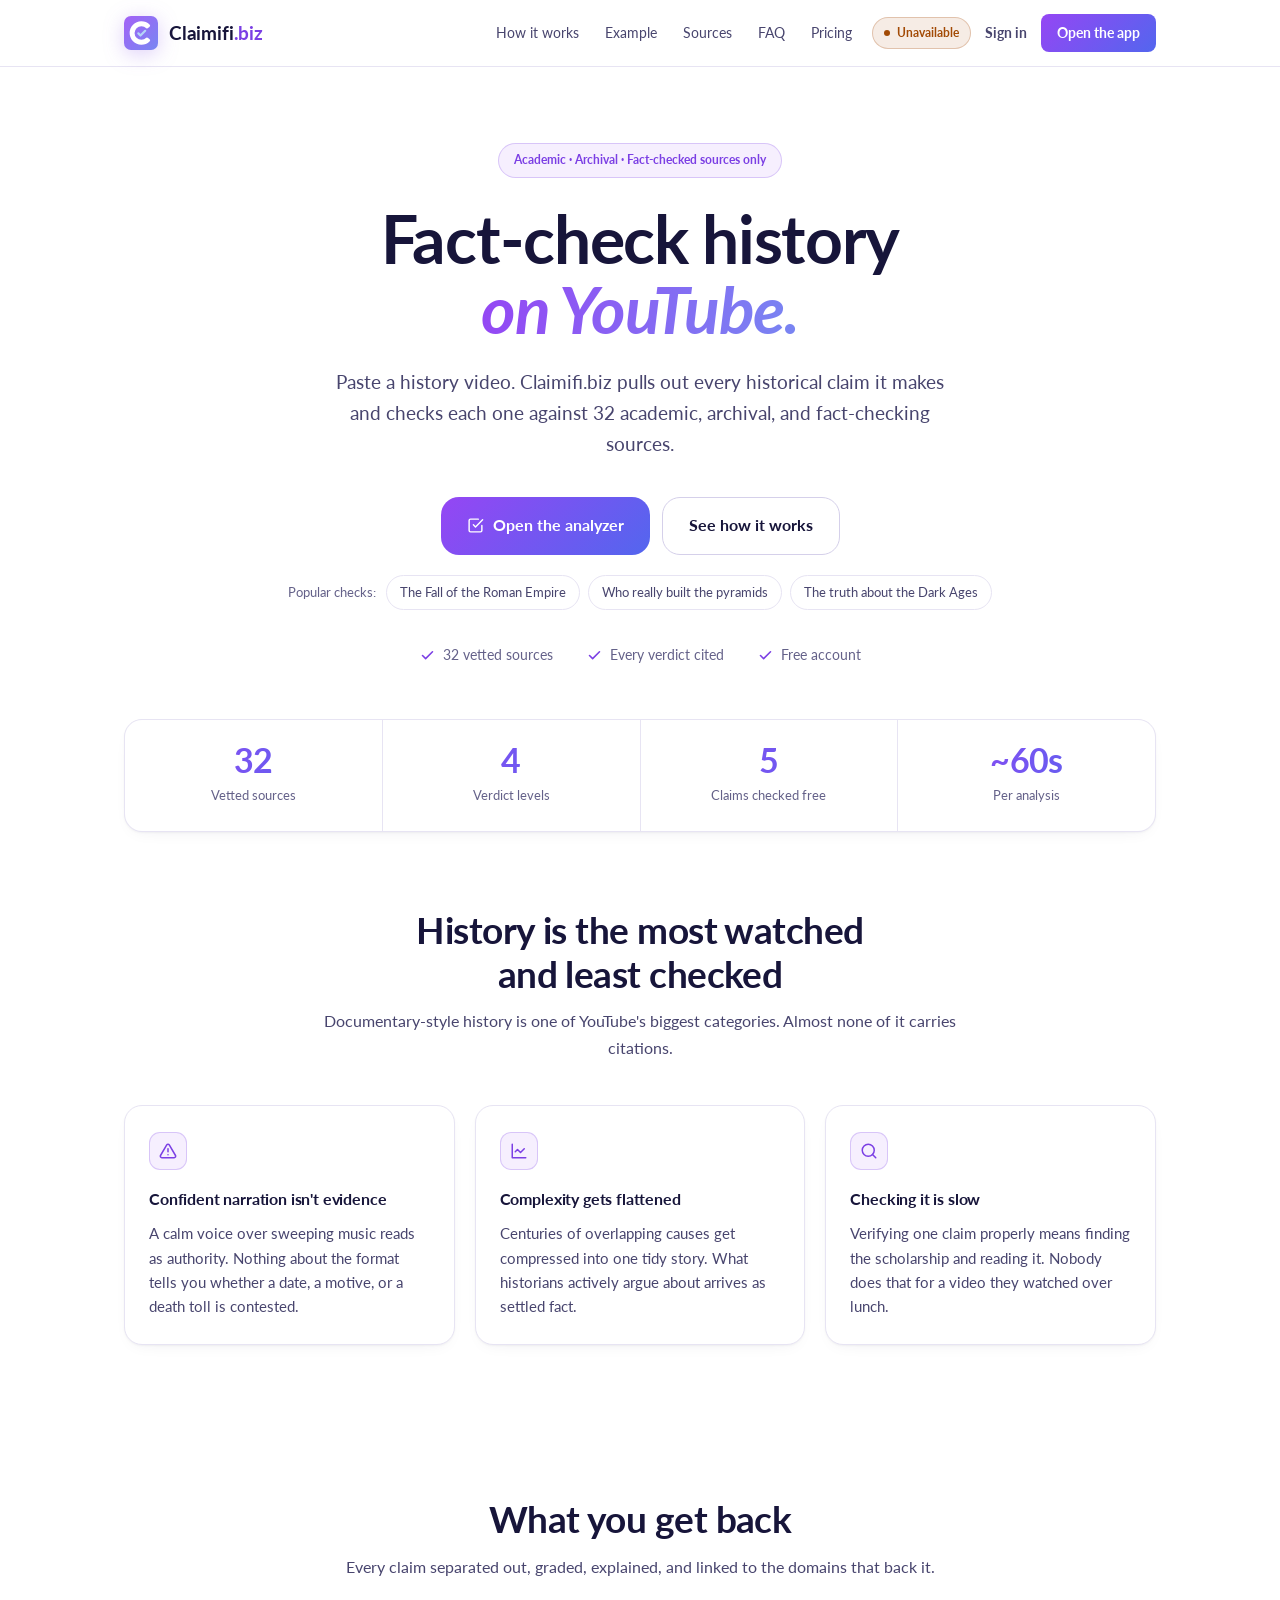
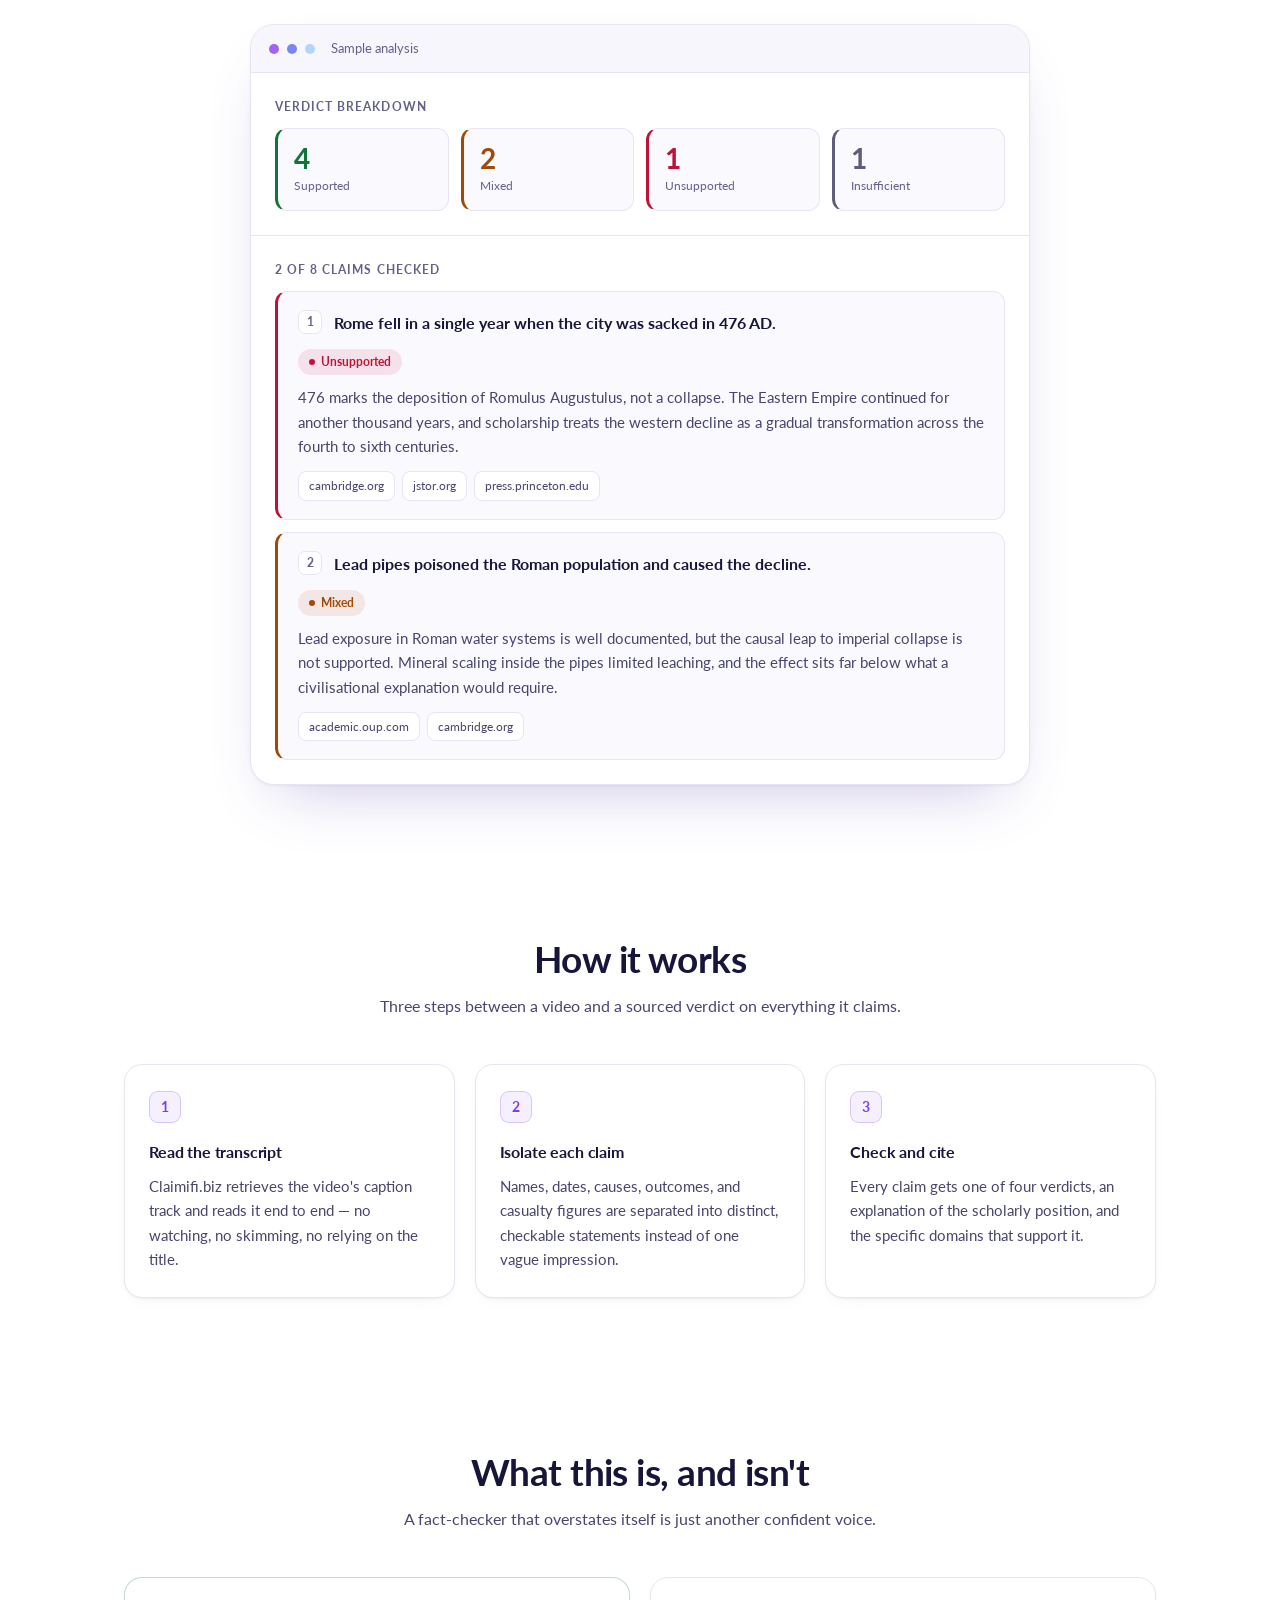
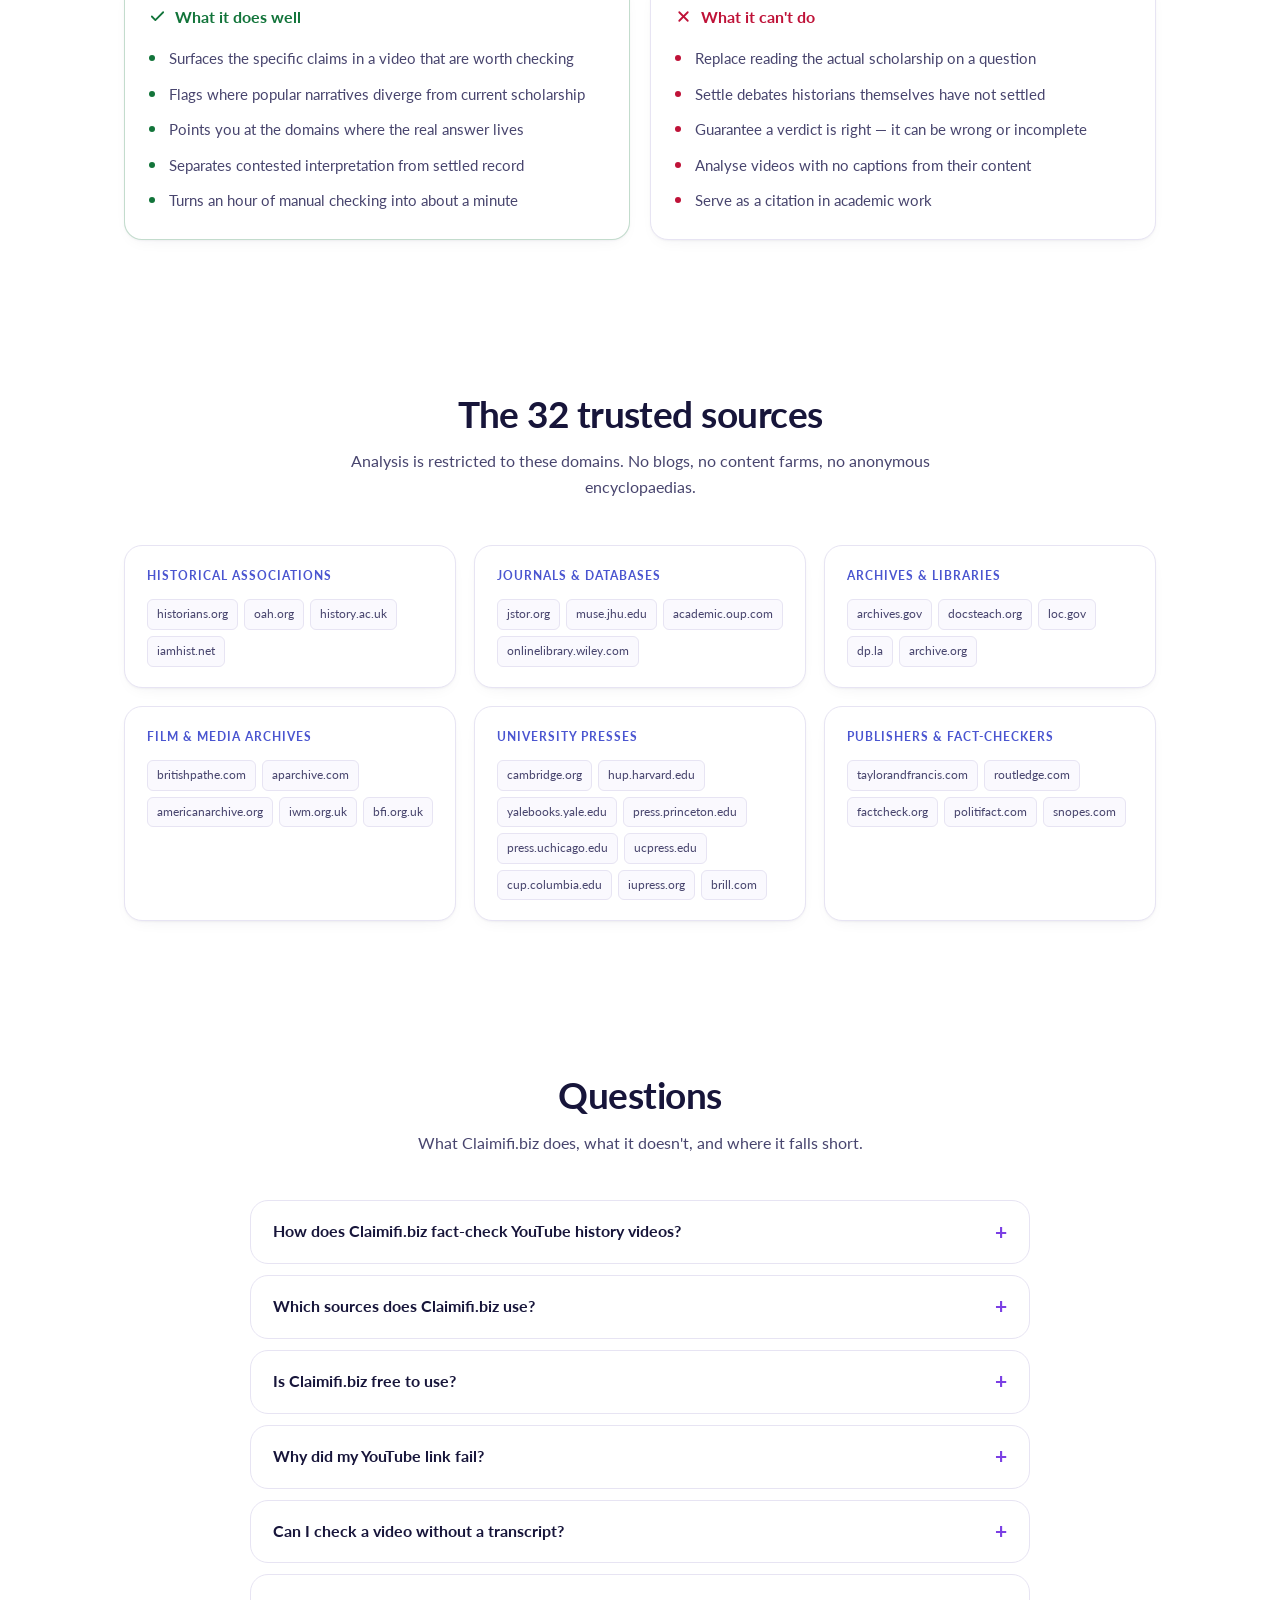
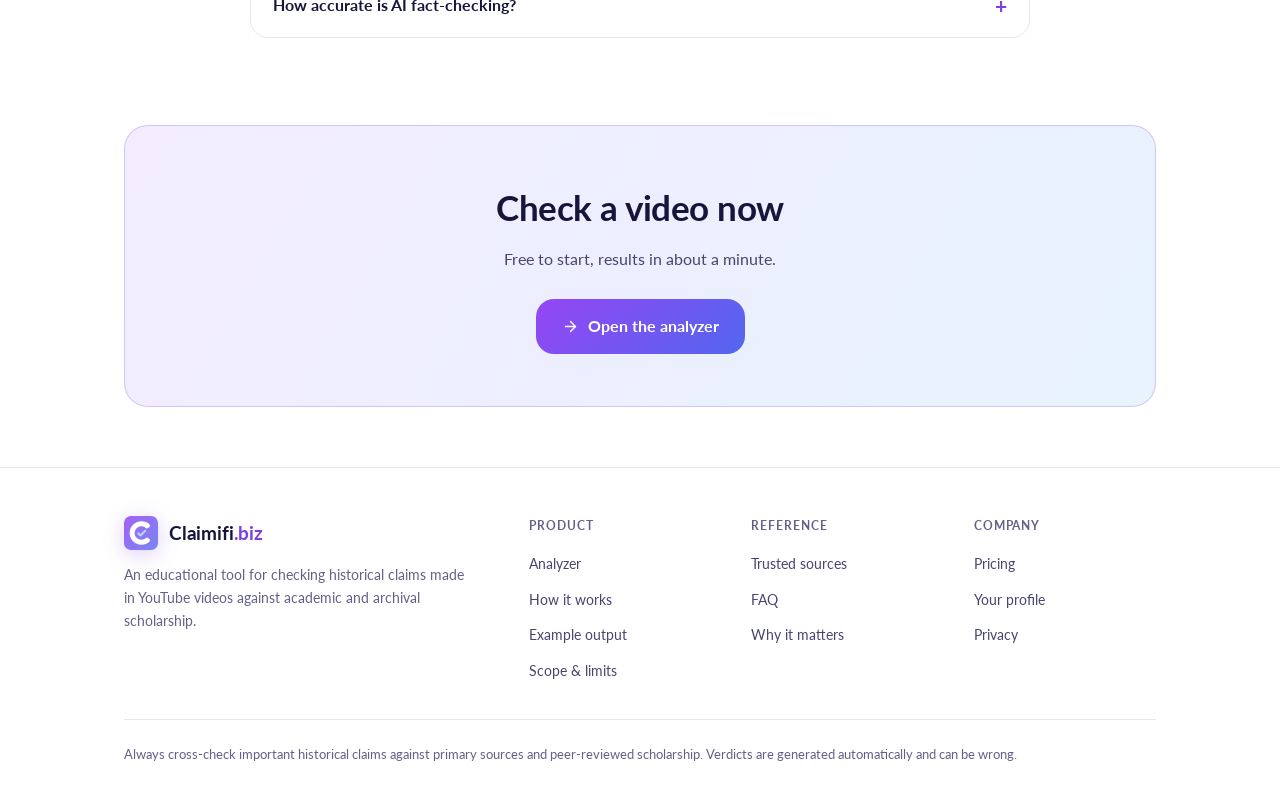
==== commit 7d3e4c17: "Split the account page into /login and /profile - /login holds log in, create account and forgot pas" ====
--- a/index.html
+++ b/index.html
@@ -111,7 +111,7 @@
     <div class="nav-right">
       <span class="status" id="status" role="status"><span class="dot" aria-hidden="true"></span><span id="statusText">Checking…</span></span>
       <span class="plan-badge" id="navPlan" hidden>Pro</span>
-      <a class="nav-account needs-accounts" id="navAccount" href="/account">Sign in</a>
+      <a class="nav-account needs-accounts" id="navAccount" href="/login">Sign in</a>
       <a class="btn-sm" href="/app">Open the app</a>
     </div>
   </div>
@@ -330,7 +330,7 @@
         </details>
         <details class="faq">
           <summary>Is Claimifi.biz free to use?</summary>
-          <div class="a">Yes.<span class="needs-accounts"> Create a free account to get started.</span> The free plan checks the 5 most significant claims in each video, and a per-visitor rate limit applies so the service stays available to everyone.<span class="needs-billing"> A paid <a href="/pricing">Pro plan</a> checks up to 20 claims with a deeper analysis of each.</span></div>
+          <div class="a">Yes.<span class="needs-accounts"> A free account is optional.</span> The free plan checks the 5 most significant claims in each video, and a per-visitor rate limit applies so the service stays available to everyone.<span class="needs-billing"> A paid <a href="/pricing">Pro plan</a> checks up to 20 claims with a deeper analysis of each.</span></div>
         </details>
         <details class="faq">
           <summary>Why did my YouTube link fail?</summary>
@@ -391,7 +391,7 @@
         <h3>Company</h3>
         <ul>
           <li class="needs-billing"><a href="/pricing">Pricing</a></li>
-          <li class="needs-accounts"><a href="/account">Account</a></li>
+          <li class="needs-accounts"><a href="/profile">Your profile</a></li>
           <li><a href="/privacy">Privacy</a></li>
           <!--contact-link-->
         </ul>
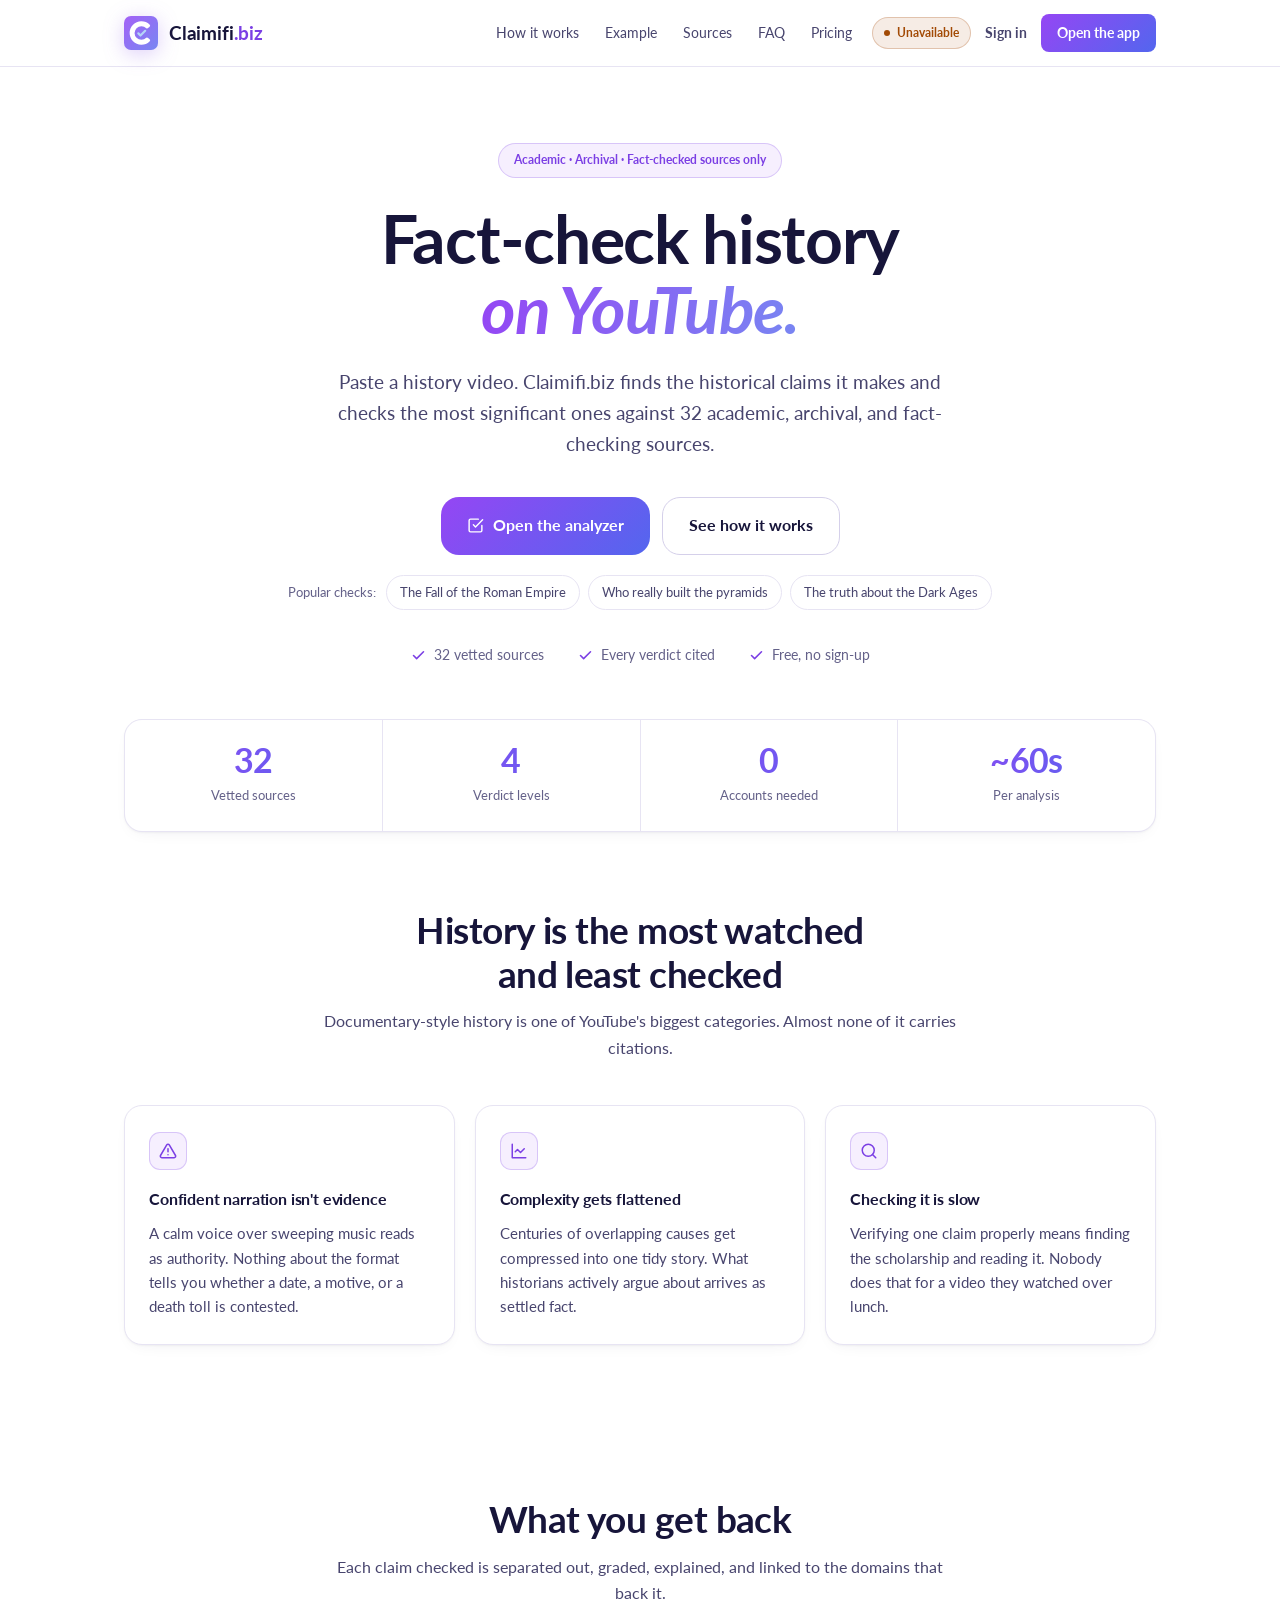
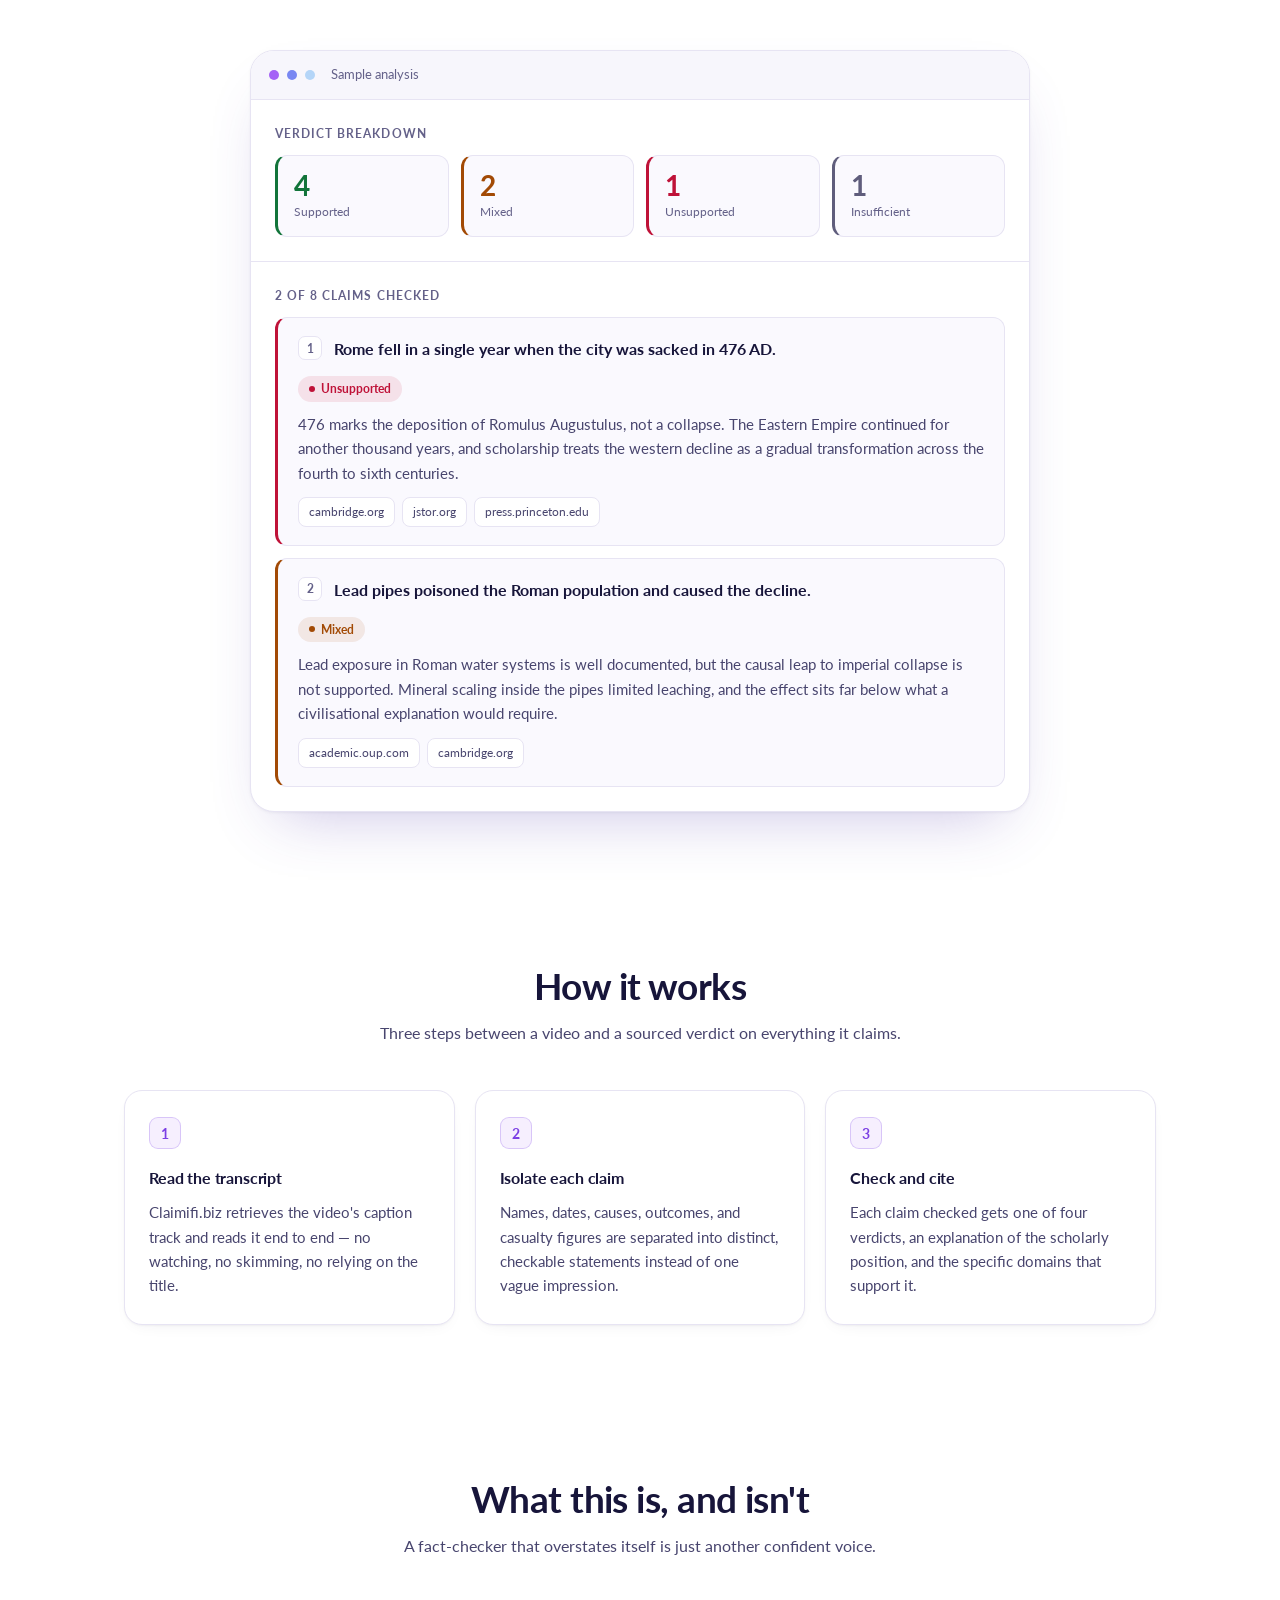
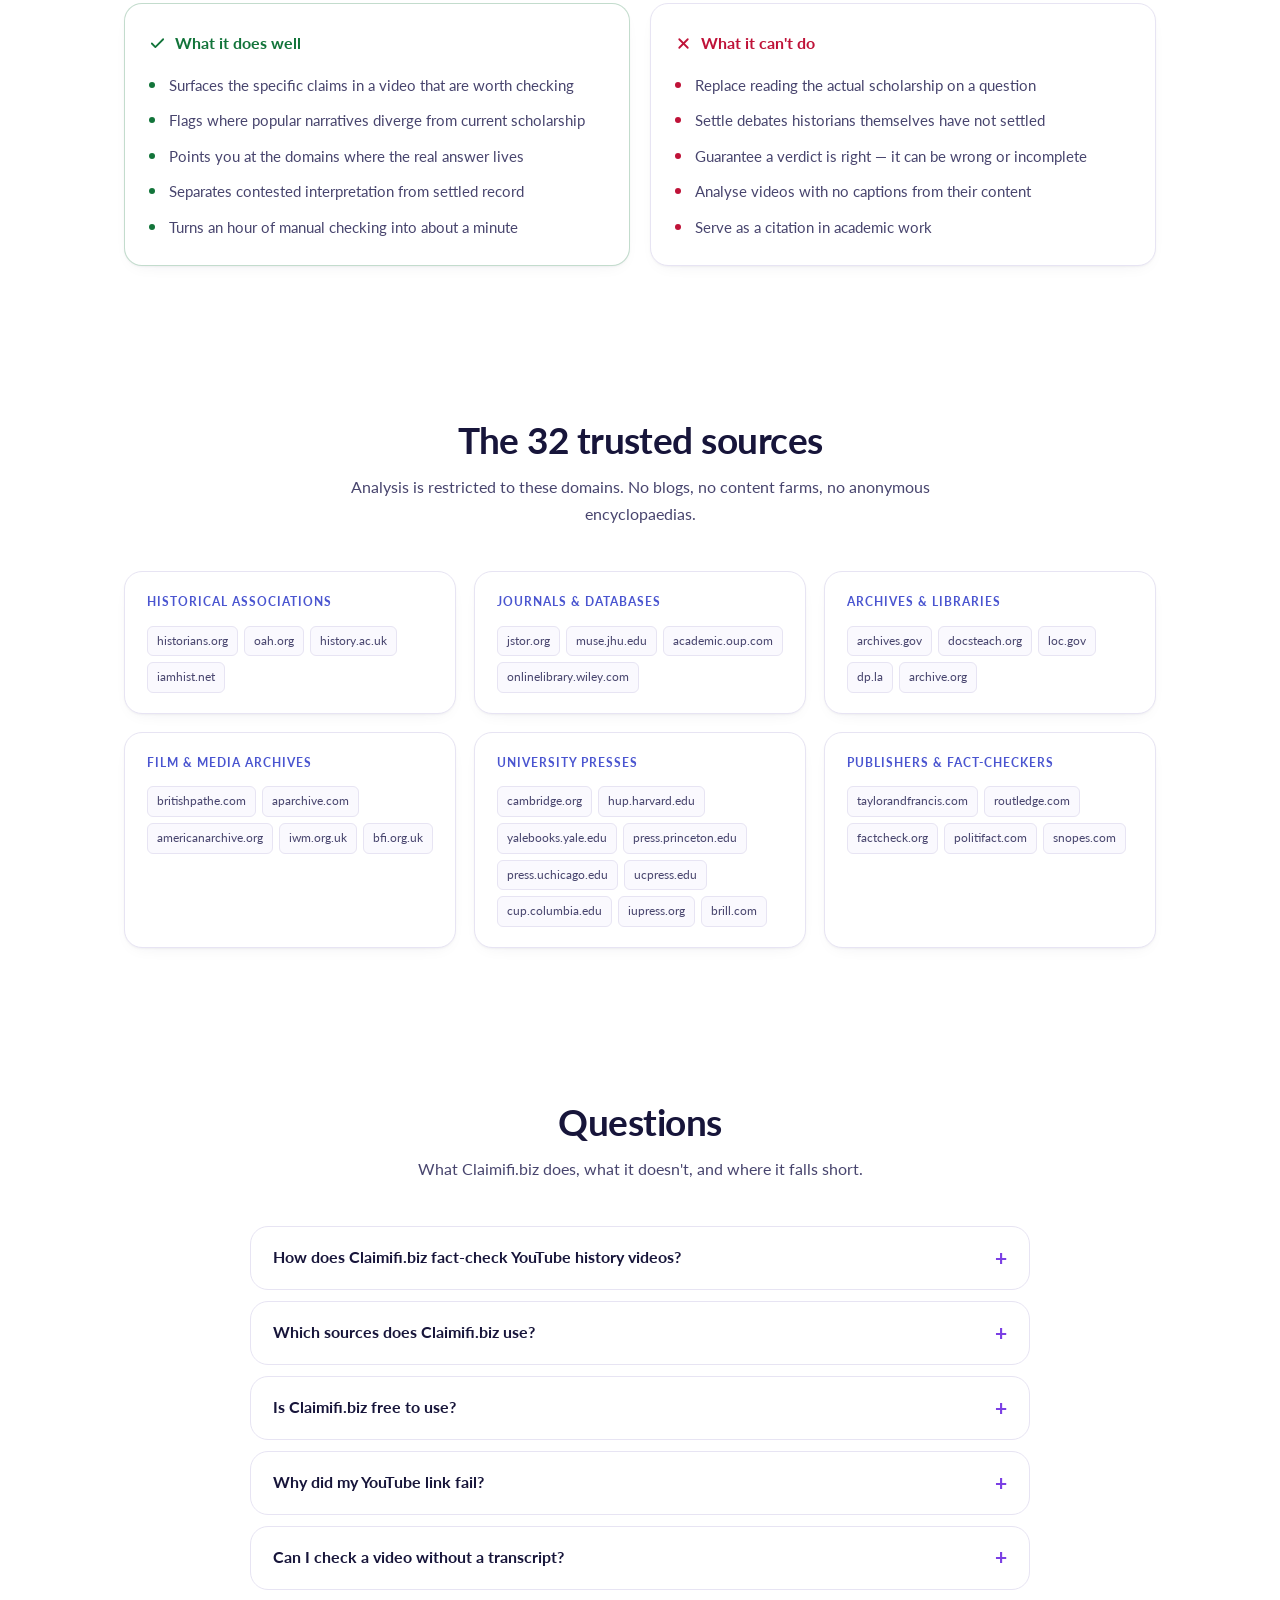
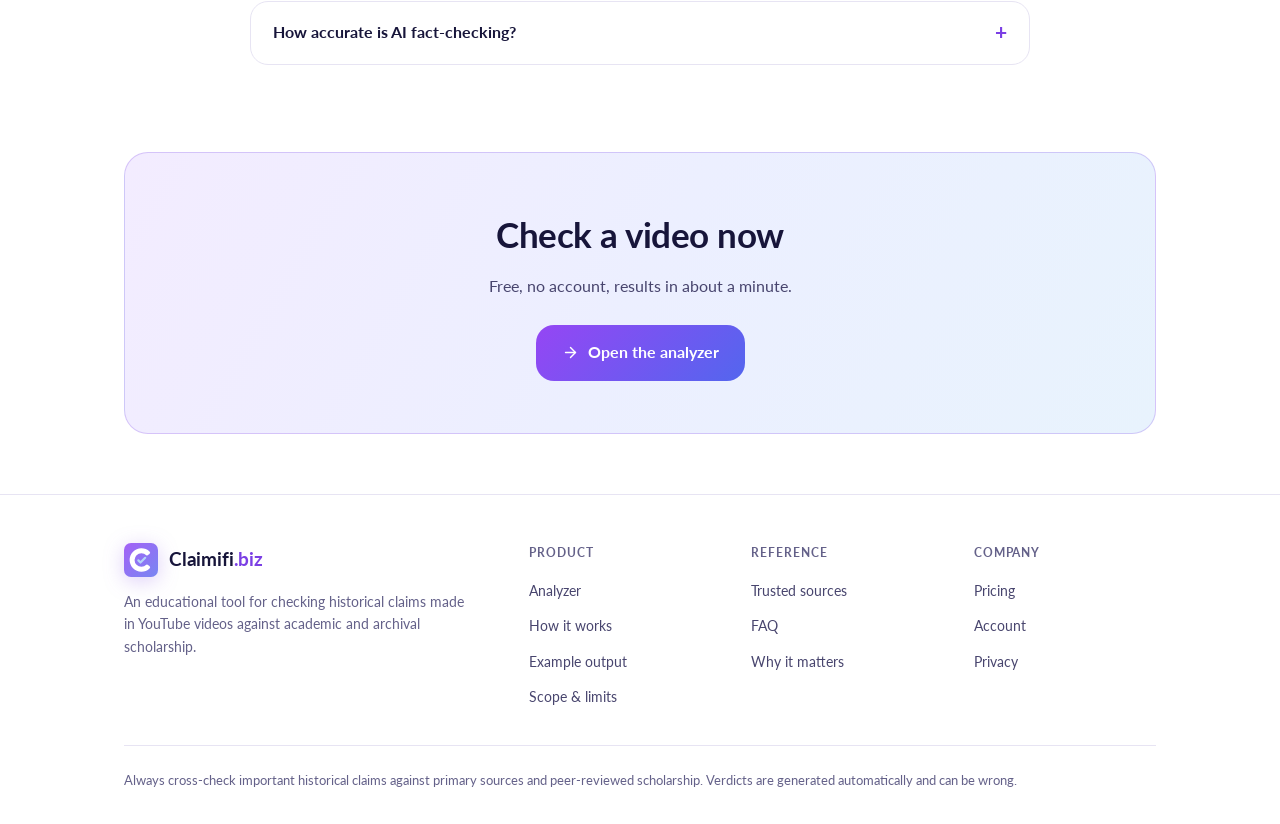
==== commit f09d8ca9: "Fix High and Medium bugs from the 2026-10-10 bug hunt - BUG-001: ?next= refuses control characters a" ====
--- a/index.html
+++ b/index.html
@@ -15,7 +15,7 @@
 <meta property="og:type" content="website">
 <meta property="og:site_name" content="Claimifi.biz">
 <meta property="og:title" content="Claimifi.biz | Fact-Check History Claims in YouTube Videos">
-<meta property="og:description" content="Paste a YouTube history video. Get every historical claim checked against 32 academic, archival, and fact-checking sources.">
+<meta property="og:description" content="Paste a YouTube history video. Get its most significant historical claims checked against 32 academic, archival, and fact-checking sources.">
 <meta property="og:url" content="__SITE_URL__/">
 <meta property="og:image" content="__SITE_URL__/og-image.png">
 <meta property="og:image:width" content="1200">
@@ -25,7 +25,7 @@
 
 <meta name="twitter:card" content="summary_large_image">
 <meta name="twitter:title" content="Claimifi.biz | Fact-Check History Claims in YouTube Videos">
-<meta name="twitter:description" content="Paste a YouTube history video. Get every historical claim checked against 32 academic, archival, and fact-checking sources.">
+<meta name="twitter:description" content="Paste a YouTube history video. Get its most significant historical claims checked against 32 academic, archival, and fact-checking sources.">
 <meta name="twitter:image" content="__SITE_URL__/og-image.png">
 <meta name="twitter:image:alt" content="Claimifi.biz — fact-check history on YouTube">
 
@@ -49,11 +49,11 @@
       "applicationCategory": "EducationalApplication",
       "operatingSystem": "Any",
       "browserRequirements": "Requires JavaScript",
-      "description": "Claimifi.biz extracts historical claims from YouTube videos and verifies each one against academic, archival, and fact-checking sources.",
+      "description": "Claimifi.biz extracts historical claims from YouTube videos and verifies the most significant ones against academic, archival, and fact-checking sources.",
       "offers": { "@type": "Offer", "price": "0", "priceCurrency": "USD" },
       "featureList": [
         "Extracts historical claims from YouTube transcripts",
-        "Assigns a sourced verdict to every claim",
+        "Assigns a sourced verdict to each claim it checks",
         "Restricted to 32 vetted academic and archival domains"
       ]
     },
@@ -79,9 +79,9 @@
       "@type": "FAQPage",
       "@id": "__SITE_URL__/#faq",
       "mainEntity": [
-        { "@type": "Question", "name": "How does Claimifi.biz fact-check YouTube history videos?", "acceptedAnswer": { "@type": "Answer", "text": "Claimifi.biz retrieves the video's caption track, extracts each distinct historical claim, and evaluates every claim against a fixed list of academic, archival, and fact-checking domains. Each claim receives one of four verdicts along with an explanation and the sources consulted." } },
+        { "@type": "Question", "name": "How does Claimifi.biz fact-check YouTube history videos?", "acceptedAnswer": { "@type": "Answer", "text": "Claimifi.biz retrieves the video's caption track, extracts the distinct historical claims, and evaluates the most significant of them against a fixed list of academic, archival, and fact-checking domains. Each claim checked receives one of four verdicts along with an explanation and the sources consulted." } },
         { "@type": "Question", "name": "Which sources does Claimifi.biz use?", "acceptedAnswer": { "@type": "Answer", "text": "Analysis is constrained to 32 domains covering historical associations, peer-reviewed journal databases, national archives, film and media archives, university presses, and established fact-checking organisations. The full list is published on the site." } },
-        { "@type": "Question", "name": "Is Claimifi.biz free to use?", "acceptedAnswer": { "@type": "Answer", "text": "Yes. The free plan checks the 5 most significant claims in each video, and a per-visitor rate limit applies so the service stays available to everyone." } },
+        { "@type": "Question", "name": "Is Claimifi.biz free to use?", "acceptedAnswer": { "@type": "Answer", "text": "Yes. Claimifi.biz is a free educational tool and requires no account. A per-visitor rate limit applies so the service stays available to everyone." } },
         { "@type": "Question", "name": "Why did my YouTube link fail?", "acceptedAnswer": { "@type": "Answer", "text": "The most common reason is that the video has no caption track, since there is no transcript to analyse. Private, deleted, and region-locked videos also cannot be retrieved. When that happens you can analyse the video's title instead." } },
         { "@type": "Question", "name": "Can I check a video without a transcript?", "acceptedAnswer": { "@type": "Answer", "text": "Yes. Enter the video's title instead of its URL. The analysis then covers the historical claims a video with that title typically makes, rather than the specific wording of that video." } },
         { "@type": "Question", "name": "How accurate is AI fact-checking?", "acceptedAnswer": { "@type": "Answer", "text": "Claimifi.biz is a research aid, not an authority. It is designed to surface claims worth checking and point you to the scholarship, but verdicts can be wrong or incomplete. Always confirm important claims against the primary sources cited." } }
@@ -111,7 +111,7 @@
     <div class="nav-right">
       <span class="status" id="status" role="status"><span class="dot" aria-hidden="true"></span><span id="statusText">Checking…</span></span>
       <span class="plan-badge" id="navPlan" hidden>Pro</span>
-      <a class="nav-account needs-accounts" id="navAccount" href="/login">Sign in</a>
+      <a class="nav-account needs-accounts" id="navAccount" href="/account">Sign in</a>
       <a class="btn-sm" href="/app">Open the app</a>
     </div>
   </div>
@@ -124,7 +124,7 @@
     <div class="hero">
       <p class="eyebrow">Academic &middot; Archival &middot; Fact-checked sources only</p>
       <h1>Fact-check history<br><em>on YouTube.</em></h1>
-      <p class="lede">Paste a history video. Claimifi.biz pulls out every historical claim it makes and checks each one against 32 academic, archival, and fact-checking sources.</p>
+      <p class="lede">Paste a history video. Claimifi.biz finds the historical claims it makes and checks the most significant ones against 32 academic, archival, and fact-checking sources.</p>
 
       <div class="hero-actions">
         <a class="btn" href="/app">
@@ -144,7 +144,7 @@
       <div class="trust">
         <div><svg viewBox="0 0 24 24" fill="none" stroke-width="2.5" stroke-linecap="round" stroke-linejoin="round" aria-hidden="true"><path d="M20 6 9 17l-5-5"/></svg>32 vetted sources</div>
         <div><svg viewBox="0 0 24 24" fill="none" stroke-width="2.5" stroke-linecap="round" stroke-linejoin="round" aria-hidden="true"><path d="M20 6 9 17l-5-5"/></svg>Every verdict cited</div>
-        <div><svg viewBox="0 0 24 24" fill="none" stroke-width="2.5" stroke-linecap="round" stroke-linejoin="round" aria-hidden="true"><path d="M20 6 9 17l-5-5"/></svg><span class="needs-accounts">Free account</span><span class="accounts-off-only">Free to use</span></div>
+        <div><svg viewBox="0 0 24 24" fill="none" stroke-width="2.5" stroke-linecap="round" stroke-linejoin="round" aria-hidden="true"><path d="M20 6 9 17l-5-5"/></svg>Free, no sign-up</div>
       </div>
     </div>
 
@@ -152,7 +152,7 @@
     <div class="stats">
       <div class="stat"><div class="v">32</div><div class="k">Vetted sources</div></div>
       <div class="stat"><div class="v">4</div><div class="k">Verdict levels</div></div>
-      <div class="stat"><div class="v">5</div><div class="k">Claims checked free</div></div>
+      <div class="stat"><div class="v">0</div><div class="k">Accounts needed</div></div>
       <div class="stat"><div class="v">~60s</div><div class="k">Per analysis</div></div>
     </div>
 
@@ -185,7 +185,7 @@
     <section id="example">
       <div class="sec-head">
         <h2 class="sec-title">What you get back</h2>
-        <p>Every claim separated out, graded, explained, and linked to the domains that back it.</p>
+        <p>Each claim checked is separated out, graded, explained, and linked to the domains that back it.</p>
       </div>
       <div class="sample">
         <div class="sample-frame">
@@ -244,7 +244,7 @@
         <article class="card">
           <div class="step-num" aria-hidden="true">3</div>
           <h3>Check and cite</h3>
-          <p>Every claim gets one of four verdicts, an explanation of the scholarly position, and the specific domains that support it.</p>
+          <p>Each claim checked gets one of four verdicts, an explanation of the scholarly position, and the specific domains that support it.</p>
         </article>
       </div>
     </section>
@@ -322,7 +322,7 @@
       <div class="wrap-narrow" style="padding:0;margin:0 auto">
         <details class="faq">
           <summary>How does Claimifi.biz fact-check YouTube history videos?</summary>
-          <div class="a">It retrieves the video's caption track, extracts each distinct historical claim, and evaluates every claim against a fixed list of academic, archival, and fact-checking domains. Each claim receives one of four verdicts along with an explanation and the sources consulted.</div>
+          <div class="a">It retrieves the video's caption track, extracts the distinct historical claims, and evaluates the most significant of them against a fixed list of academic, archival, and fact-checking domains. Each claim checked receives one of four verdicts along with an explanation and the sources consulted.</div>
         </details>
         <details class="faq">
           <summary>Which sources does Claimifi.biz use?</summary>
@@ -330,7 +330,7 @@
         </details>
         <details class="faq">
           <summary>Is Claimifi.biz free to use?</summary>
-          <div class="a">Yes.<span class="needs-accounts"> A free account is optional.</span> The free plan checks the 5 most significant claims in each video, and a per-visitor rate limit applies so the service stays available to everyone.<span class="needs-billing"> A paid <a href="/pricing">Pro plan</a> checks up to 20 claims with a deeper analysis of each.</span></div>
+          <div class="a">Yes, and there is no sign-up. The free plan checks the 5 most significant claims in each video, and a per-visitor rate limit applies so the service stays available to everyone.<span class="needs-billing"> A paid <a href="/pricing">Pro plan</a> checks up to 20 claims with a deeper analysis of each.</span></div>
         </details>
         <details class="faq">
           <summary>Why did my YouTube link fail?</summary>
@@ -350,7 +350,7 @@
     <!-- ================= CTA ================= -->
     <div class="cta">
       <h2>Check a video now</h2>
-      <p>Free to start, results in about a minute.</p>
+      <p>Free, no account, results in about a minute.</p>
       <a class="btn" href="/app">
         <svg viewBox="0 0 24 24" fill="none" stroke-width="2" stroke-linecap="round" stroke-linejoin="round" aria-hidden="true"><path d="M5 12h14"/><path d="m12 5 7 7-7 7"/></svg>
         Open the analyzer
@@ -391,7 +391,7 @@
         <h3>Company</h3>
         <ul>
           <li class="needs-billing"><a href="/pricing">Pricing</a></li>
-          <li class="needs-accounts"><a href="/profile">Your profile</a></li>
+          <li class="needs-accounts"><a href="/account">Account</a></li>
           <li><a href="/privacy">Privacy</a></li>
           <!--contact-link-->
         </ul>
--- a/styles.css
+++ b/styles.css
@@ -680,29 +680,6 @@
 .btn-row { display: flex; flex-wrap: wrap; gap: 10px; }
 .btn-row .btn-ghost { flex: 1 1 160px; padding: 12px 18px; font-size: .92rem; }
 .danger-zone h2 { color: var(--bad); }
-.confirm-box .msg { margin-bottom: 0; }
-.reset-by-email { margin-top: 18px; padding-top: 16px; border-top: 1px dashed var(--border); }
-.reset-by-email .btn-ghost { margin-top: 10px; padding: 12px 18px; font-size: .92rem; }
-
-/* ---------------- Account: dialog ---------------- */
-/* A native <dialog> opened with showModal(): it traps focus, closes on Escape
-   and puts the page behind it out of reach. */
-.modal {
-  width: min(440px, calc(100% - 32px)); margin: auto; padding: 0;
-  color: var(--text); background: var(--bg-card);
-  border: 1px solid var(--border); border-radius: var(--r-xl); box-shadow: var(--shadow-lg);
-}
-.modal::backdrop { background: rgba(23, 21, 58, .45); }
-.modal-body { padding: 30px 26px 24px; text-align: center; }
-.modal-icon {
-  width: 56px; height: 56px; margin: 0 auto 16px; display: grid; place-items: center;
-  border-radius: 50%; color: var(--accent); background: var(--accent-soft); border: 1px solid var(--accent-line);
-}
-.modal-icon svg { width: 26px; height: 26px; fill: none; stroke: currentColor; stroke-width: 2; stroke-linecap: round; stroke-linejoin: round; }
-.modal h2 { font-size: 1.2rem; font-weight: 700; line-height: 1.25; margin-bottom: 8px; }
-.modal p { color: var(--text-2); font-size: .94rem; line-height: 1.55; margin-bottom: 22px; }
-.modal .btn-row { flex-direction: column; }
-.modal .btn-row .btn-ghost { flex: none; width: 100%; }
 
 /* ---------------- Account welcomes and page illustrations ---------------- */
 .page-illustration, .auth-illustration {
@@ -795,7 +772,14 @@
      The analyzer sits in the hero on mobile and there is a CTA at the foot of
      the page, so the header button is the redundant one. */
   .nav-right .btn-sm { display: none; }
-  .nav-account { display: none; }
+  /* The account link stays: on a phone it is the only way to the plan, billing
+     and Sign out. With accounts on, the status badge gives up its words for the
+     room, keeping its colour, and its text for screen readers. */
+  html[data-accounts="on"] .status { padding: 9px; }
+  html[data-accounts="on"] .status #statusText {
+    position: absolute; width: 1px; height: 1px; overflow: hidden; clip: rect(0 0 0 0); white-space: nowrap;
+  }
+  .nav-account { padding: 10px 0; }
   .auth-card, .plan { padding: 24px 20px; }
   .welcome-card, .welcome-card-new { grid-template-columns: 1fr; gap: 8px; padding: 20px; text-align: center; }
   .welcome-art { width: min(154px, 54vw); }
@@ -805,6 +789,11 @@
   .welcome-actions .btn { width: 100%; }
   .welcome-features { text-align: left; }
 }
+@media (max-width: 380px) {
+  /* On the narrowest phones the Pro badge makes way for the account link,
+     which leads to the plan anyway. */
+  .nav-right .plan-badge { display: none; }
+}
 
 @media (prefers-reduced-motion: reduce) {
   *, *::before, *::after { animation-duration: .01ms !important; animation-iteration-count: 1 !important; transition-duration: .01ms !important; }
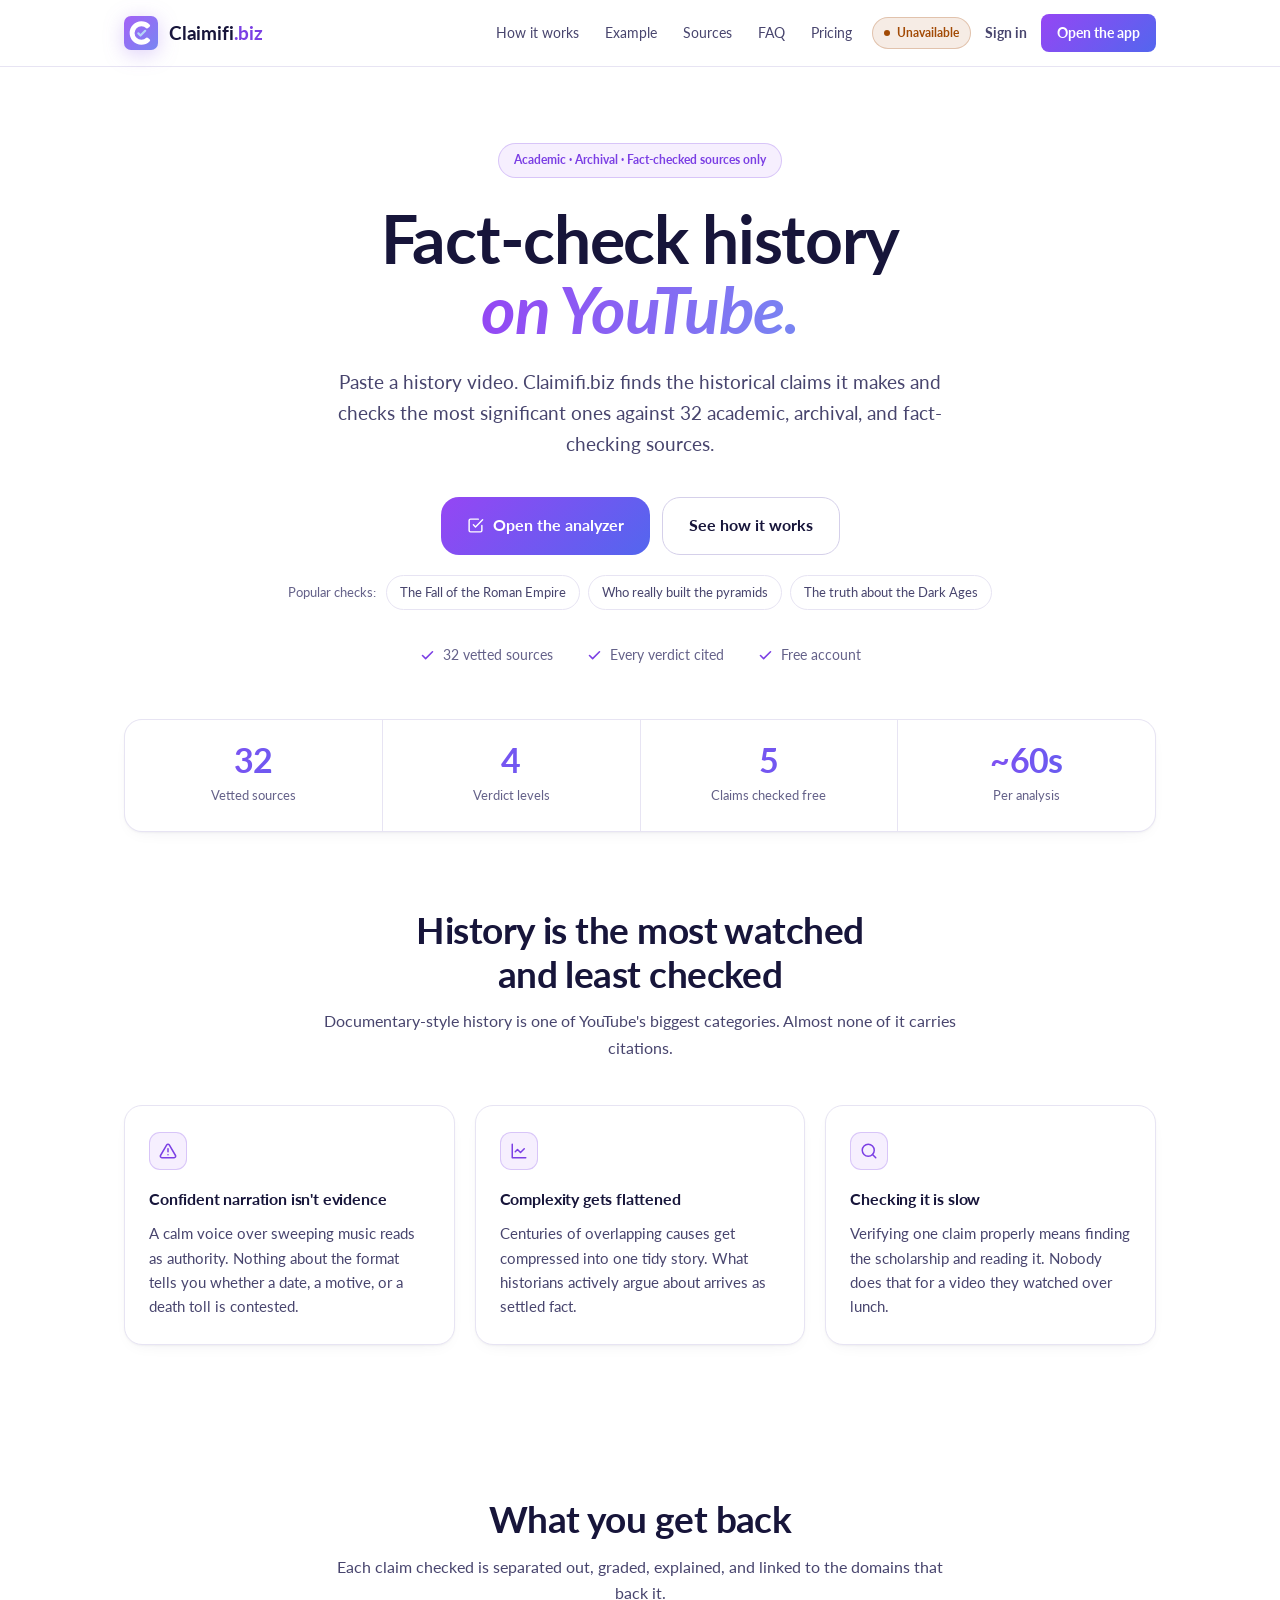
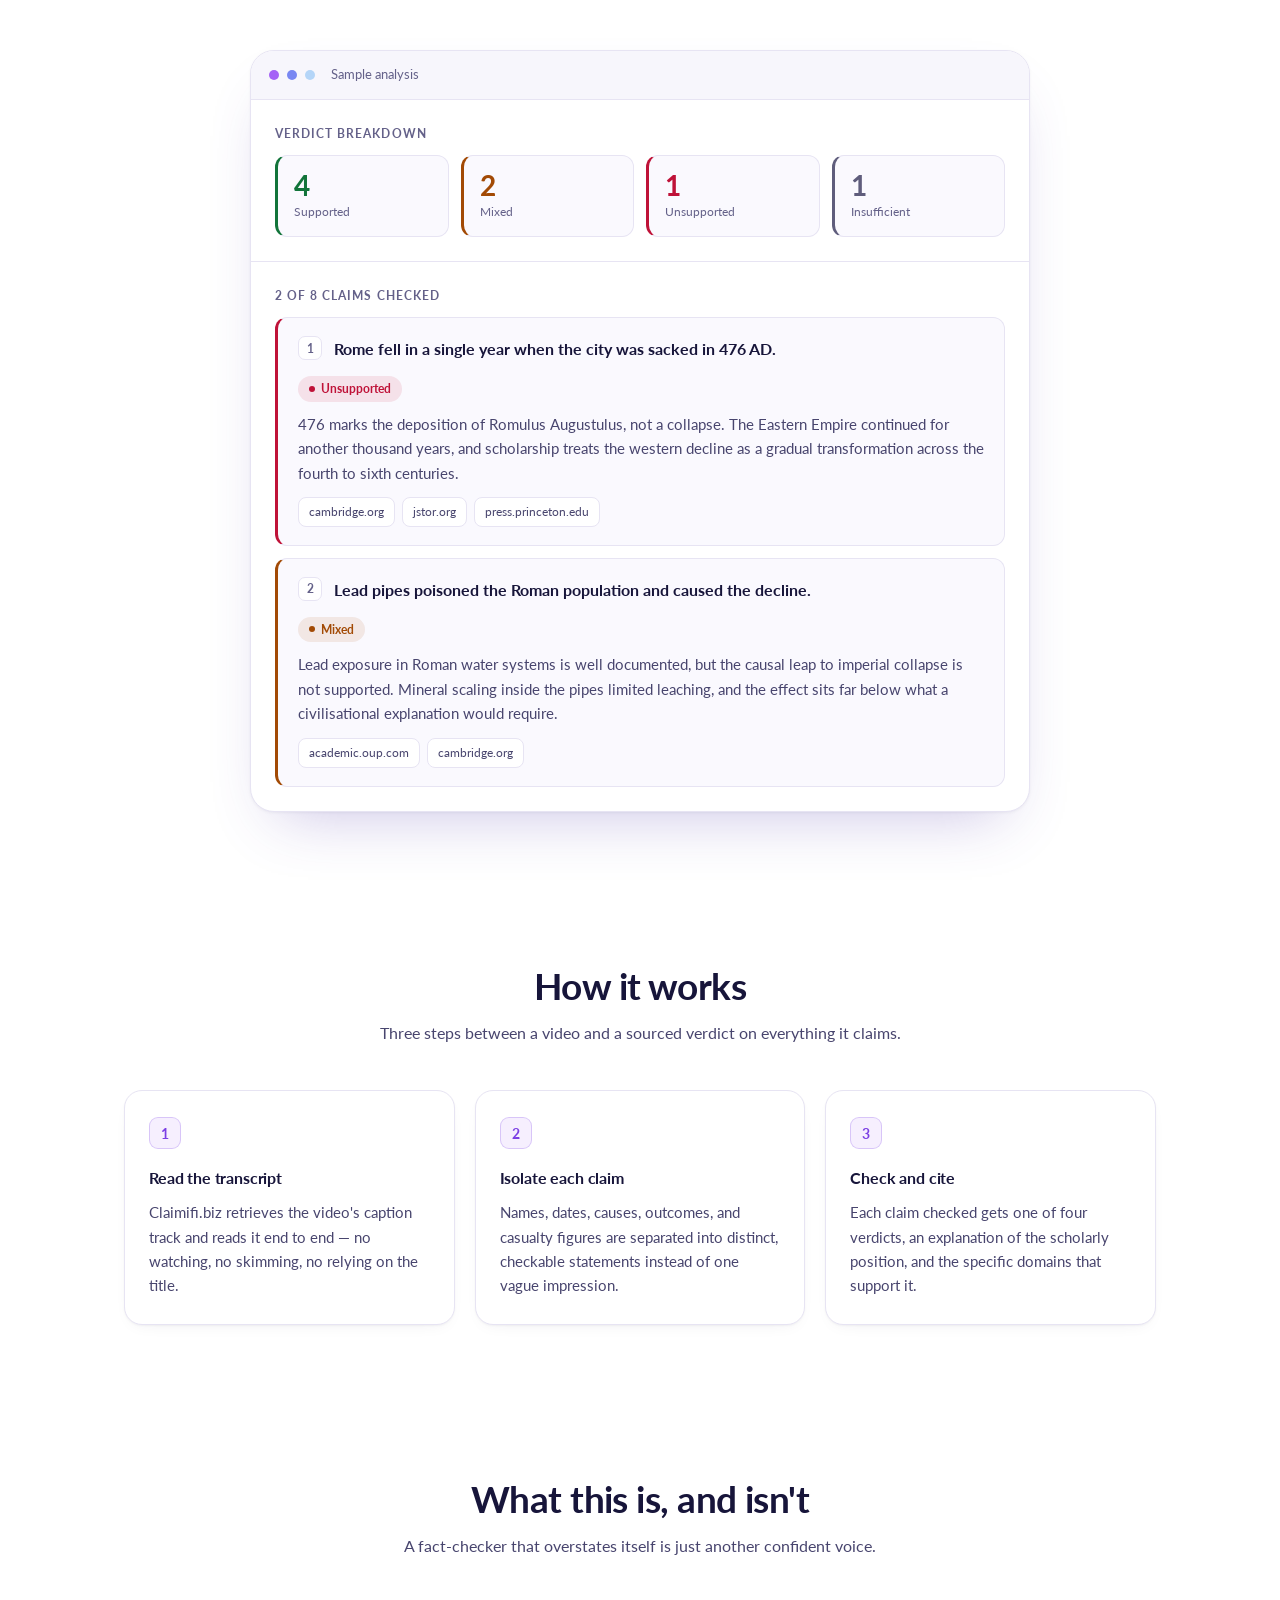
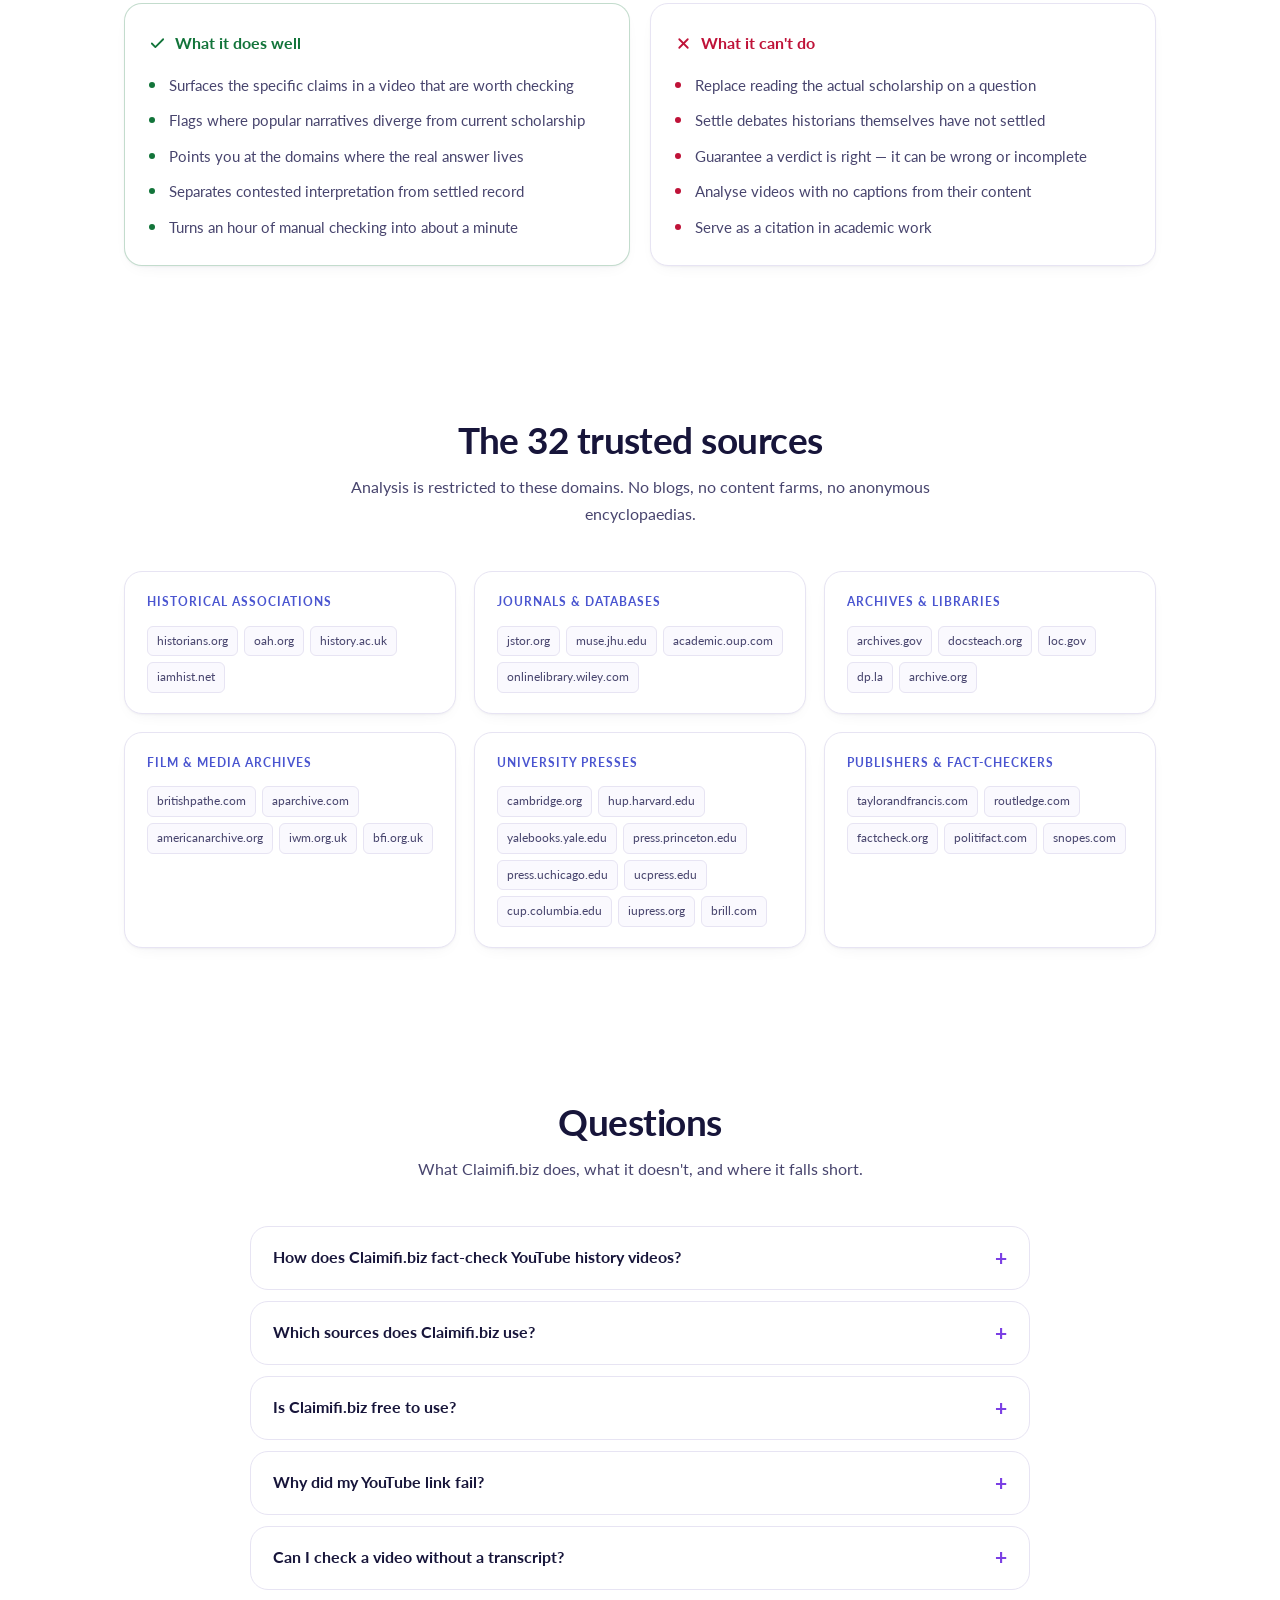
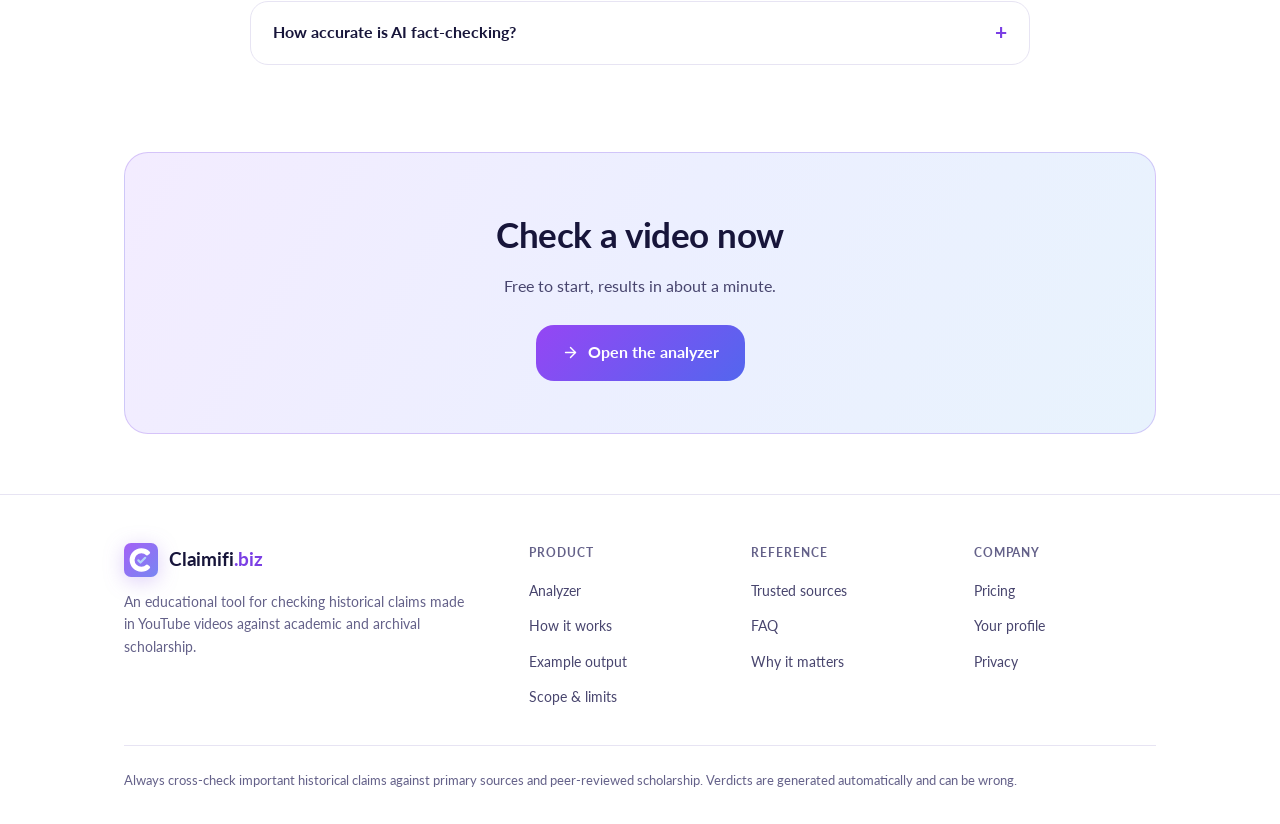
==== commit aa57dc51: "Merge main into fix/bughunt-2026-10-10 Conflicts were the password-change rule both branches added: " ====
--- a/index.html
+++ b/index.html
@@ -81,7 +81,7 @@
       "mainEntity": [
         { "@type": "Question", "name": "How does Claimifi.biz fact-check YouTube history videos?", "acceptedAnswer": { "@type": "Answer", "text": "Claimifi.biz retrieves the video's caption track, extracts the distinct historical claims, and evaluates the most significant of them against a fixed list of academic, archival, and fact-checking domains. Each claim checked receives one of four verdicts along with an explanation and the sources consulted." } },
         { "@type": "Question", "name": "Which sources does Claimifi.biz use?", "acceptedAnswer": { "@type": "Answer", "text": "Analysis is constrained to 32 domains covering historical associations, peer-reviewed journal databases, national archives, film and media archives, university presses, and established fact-checking organisations. The full list is published on the site." } },
-        { "@type": "Question", "name": "Is Claimifi.biz free to use?", "acceptedAnswer": { "@type": "Answer", "text": "Yes. Claimifi.biz is a free educational tool and requires no account. A per-visitor rate limit applies so the service stays available to everyone." } },
+        { "@type": "Question", "name": "Is Claimifi.biz free to use?", "acceptedAnswer": { "@type": "Answer", "text": "Yes. The free plan checks the 5 most significant claims in each video, and a per-visitor rate limit applies so the service stays available to everyone." } },
         { "@type": "Question", "name": "Why did my YouTube link fail?", "acceptedAnswer": { "@type": "Answer", "text": "The most common reason is that the video has no caption track, since there is no transcript to analyse. Private, deleted, and region-locked videos also cannot be retrieved. When that happens you can analyse the video's title instead." } },
         { "@type": "Question", "name": "Can I check a video without a transcript?", "acceptedAnswer": { "@type": "Answer", "text": "Yes. Enter the video's title instead of its URL. The analysis then covers the historical claims a video with that title typically makes, rather than the specific wording of that video." } },
         { "@type": "Question", "name": "How accurate is AI fact-checking?", "acceptedAnswer": { "@type": "Answer", "text": "Claimifi.biz is a research aid, not an authority. It is designed to surface claims worth checking and point you to the scholarship, but verdicts can be wrong or incomplete. Always confirm important claims against the primary sources cited." } }
@@ -111,7 +111,7 @@
     <div class="nav-right">
       <span class="status" id="status" role="status"><span class="dot" aria-hidden="true"></span><span id="statusText">Checking…</span></span>
       <span class="plan-badge" id="navPlan" hidden>Pro</span>
-      <a class="nav-account needs-accounts" id="navAccount" href="/account">Sign in</a>
+      <a class="nav-account needs-accounts" id="navAccount" href="/login">Sign in</a>
       <a class="btn-sm" href="/app">Open the app</a>
     </div>
   </div>
@@ -144,7 +144,7 @@
       <div class="trust">
         <div><svg viewBox="0 0 24 24" fill="none" stroke-width="2.5" stroke-linecap="round" stroke-linejoin="round" aria-hidden="true"><path d="M20 6 9 17l-5-5"/></svg>32 vetted sources</div>
         <div><svg viewBox="0 0 24 24" fill="none" stroke-width="2.5" stroke-linecap="round" stroke-linejoin="round" aria-hidden="true"><path d="M20 6 9 17l-5-5"/></svg>Every verdict cited</div>
-        <div><svg viewBox="0 0 24 24" fill="none" stroke-width="2.5" stroke-linecap="round" stroke-linejoin="round" aria-hidden="true"><path d="M20 6 9 17l-5-5"/></svg>Free, no sign-up</div>
+        <div><svg viewBox="0 0 24 24" fill="none" stroke-width="2.5" stroke-linecap="round" stroke-linejoin="round" aria-hidden="true"><path d="M20 6 9 17l-5-5"/></svg><span class="needs-accounts">Free account</span><span class="accounts-off-only">Free to use</span></div>
       </div>
     </div>
 
@@ -152,7 +152,7 @@
     <div class="stats">
       <div class="stat"><div class="v">32</div><div class="k">Vetted sources</div></div>
       <div class="stat"><div class="v">4</div><div class="k">Verdict levels</div></div>
-      <div class="stat"><div class="v">0</div><div class="k">Accounts needed</div></div>
+      <div class="stat"><div class="v">5</div><div class="k">Claims checked free</div></div>
       <div class="stat"><div class="v">~60s</div><div class="k">Per analysis</div></div>
     </div>
 
@@ -330,7 +330,7 @@
         </details>
         <details class="faq">
           <summary>Is Claimifi.biz free to use?</summary>
-          <div class="a">Yes, and there is no sign-up. The free plan checks the 5 most significant claims in each video, and a per-visitor rate limit applies so the service stays available to everyone.<span class="needs-billing"> A paid <a href="/pricing">Pro plan</a> checks up to 20 claims with a deeper analysis of each.</span></div>
+          <div class="a">Yes.<span class="needs-accounts"> A free account is optional.</span> The free plan checks the 5 most significant claims in each video, and a per-visitor rate limit applies so the service stays available to everyone.<span class="needs-billing"> A paid <a href="/pricing">Pro plan</a> checks up to 20 claims with a deeper analysis of each.</span></div>
         </details>
         <details class="faq">
           <summary>Why did my YouTube link fail?</summary>
@@ -350,7 +350,7 @@
     <!-- ================= CTA ================= -->
     <div class="cta">
       <h2>Check a video now</h2>
-      <p>Free, no account, results in about a minute.</p>
+      <p>Free to start, results in about a minute.</p>
       <a class="btn" href="/app">
         <svg viewBox="0 0 24 24" fill="none" stroke-width="2" stroke-linecap="round" stroke-linejoin="round" aria-hidden="true"><path d="M5 12h14"/><path d="m12 5 7 7-7 7"/></svg>
         Open the analyzer
@@ -391,7 +391,7 @@
         <h3>Company</h3>
         <ul>
           <li class="needs-billing"><a href="/pricing">Pricing</a></li>
-          <li class="needs-accounts"><a href="/account">Account</a></li>
+          <li class="needs-accounts"><a href="/profile">Your profile</a></li>
           <li><a href="/privacy">Privacy</a></li>
           <!--contact-link-->
         </ul>
--- a/styles.css
+++ b/styles.css
@@ -680,6 +680,29 @@
 .btn-row { display: flex; flex-wrap: wrap; gap: 10px; }
 .btn-row .btn-ghost { flex: 1 1 160px; padding: 12px 18px; font-size: .92rem; }
 .danger-zone h2 { color: var(--bad); }
+.confirm-box .msg { margin-bottom: 0; }
+.reset-by-email { margin-top: 18px; padding-top: 16px; border-top: 1px dashed var(--border); }
+.reset-by-email .btn-ghost { margin-top: 10px; padding: 12px 18px; font-size: .92rem; }
+
+/* ---------------- Account: dialog ---------------- */
+/* A native <dialog> opened with showModal(): it traps focus, closes on Escape
+   and puts the page behind it out of reach. */
+.modal {
+  width: min(440px, calc(100% - 32px)); margin: auto; padding: 0;
+  color: var(--text); background: var(--bg-card);
+  border: 1px solid var(--border); border-radius: var(--r-xl); box-shadow: var(--shadow-lg);
+}
+.modal::backdrop { background: rgba(23, 21, 58, .45); }
+.modal-body { padding: 30px 26px 24px; text-align: center; }
+.modal-icon {
+  width: 56px; height: 56px; margin: 0 auto 16px; display: grid; place-items: center;
+  border-radius: 50%; color: var(--accent); background: var(--accent-soft); border: 1px solid var(--accent-line);
+}
+.modal-icon svg { width: 26px; height: 26px; fill: none; stroke: currentColor; stroke-width: 2; stroke-linecap: round; stroke-linejoin: round; }
+.modal h2 { font-size: 1.2rem; font-weight: 700; line-height: 1.25; margin-bottom: 8px; }
+.modal p { color: var(--text-2); font-size: .94rem; line-height: 1.55; margin-bottom: 22px; }
+.modal .btn-row { flex-direction: column; }
+.modal .btn-row .btn-ghost { flex: none; width: 100%; }
 
 /* ---------------- Account welcomes and page illustrations ---------------- */
 .page-illustration, .auth-illustration {
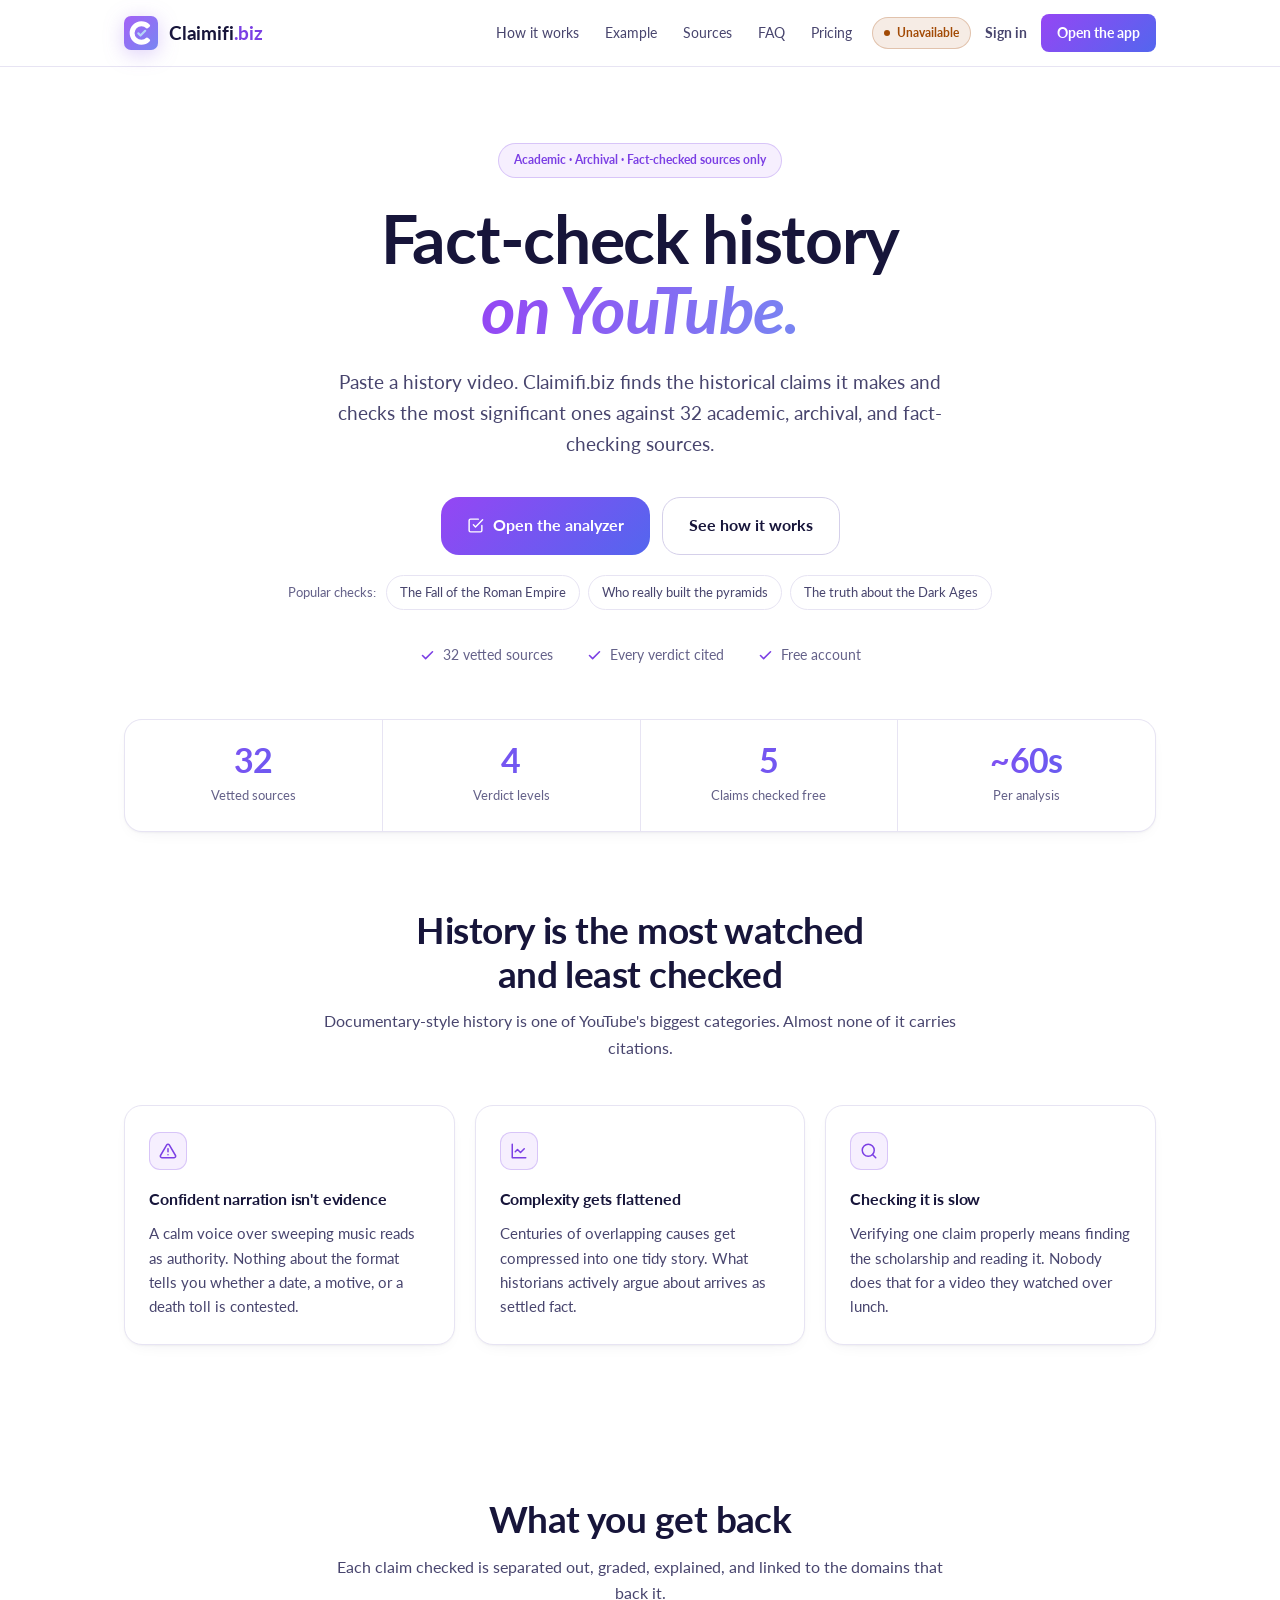
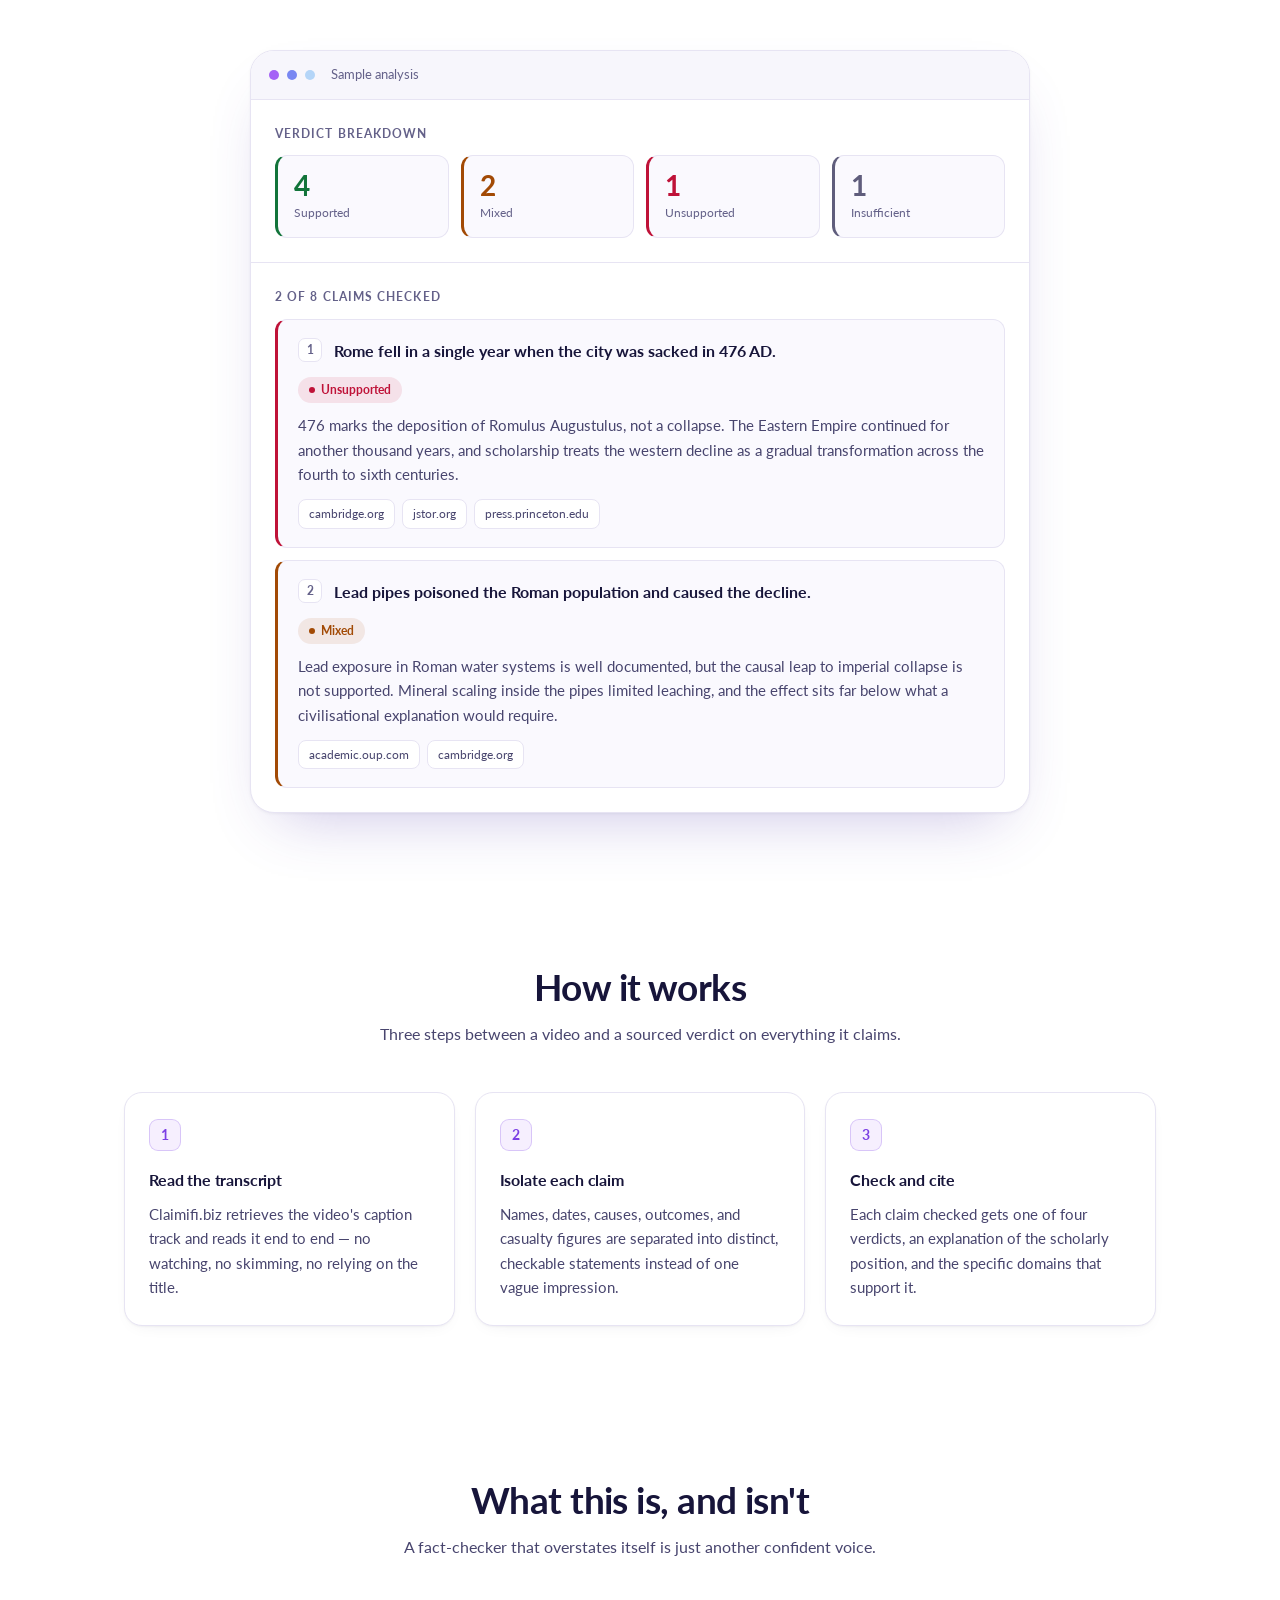
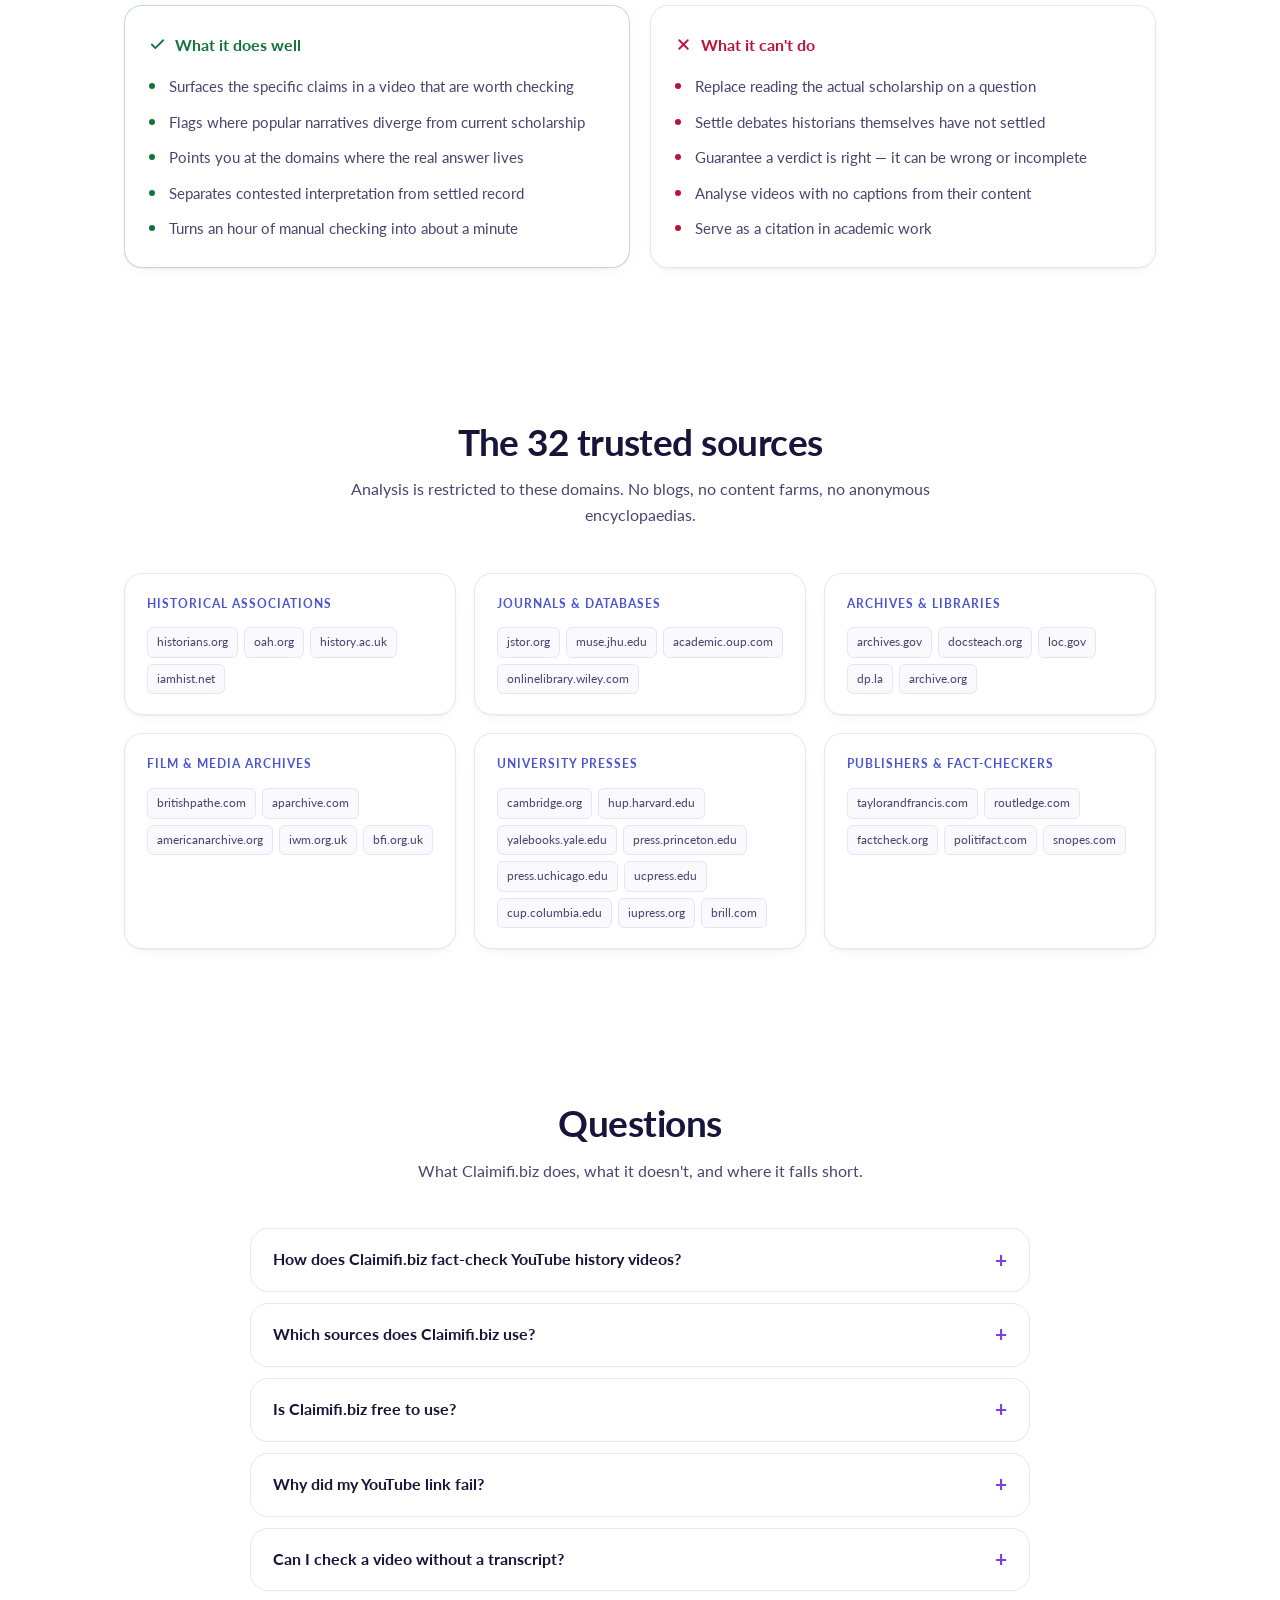
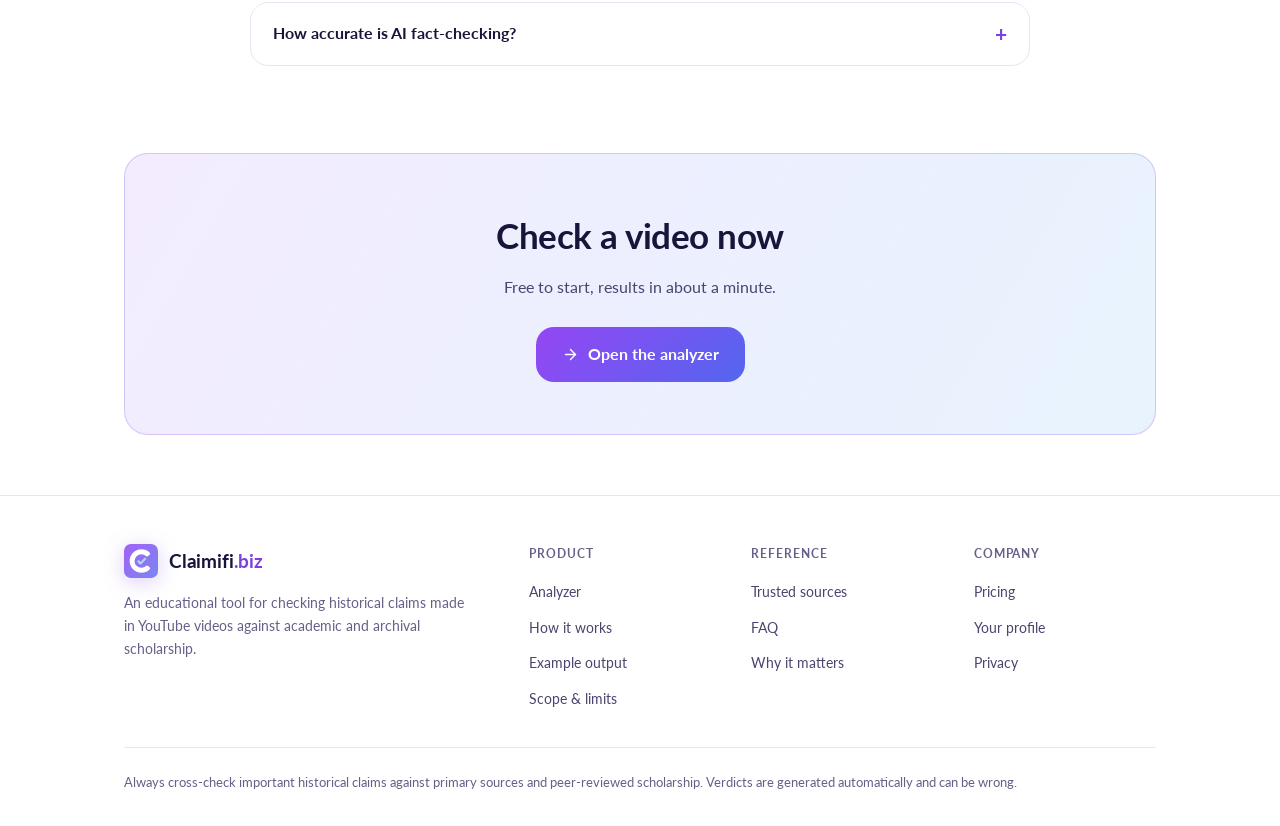
==== commit 400599a2: "Require sign-in for the analyzer once accounts are on /app sends signed-out visitors to /login?next=" ====
--- a/index.html
+++ b/index.html
@@ -330,7 +330,7 @@
         </details>
         <details class="faq">
           <summary>Is Claimifi.biz free to use?</summary>
-          <div class="a">Yes.<span class="needs-accounts"> A free account is optional.</span> The free plan checks the 5 most significant claims in each video, and a per-visitor rate limit applies so the service stays available to everyone.<span class="needs-billing"> A paid <a href="/pricing">Pro plan</a> checks up to 20 claims with a deeper analysis of each.</span></div>
+          <div class="a">Yes.<span class="needs-accounts"> You'll need a free account to use it.</span> The free plan checks the 5 most significant claims in each video, and a per-visitor rate limit applies so the service stays available to everyone.<span class="needs-billing"> A paid <a href="/pricing">Pro plan</a> checks up to 20 claims with a deeper analysis of each.</span></div>
         </details>
         <details class="faq">
           <summary>Why did my YouTube link fail?</summary>
--- a/styles.css
+++ b/styles.css
@@ -130,7 +130,7 @@
 
 .status {
   display: inline-flex; align-items: center; gap: 7px;
-  font-size: .74rem; font-weight: 700; padding: 5px 11px;
+  font-size: .75rem; font-weight: 700; padding: 5px 11px;
   border-radius: 999px; border: 1px solid var(--border-strong);
   background: var(--bg-card); color: var(--text-3); white-space: nowrap; flex-shrink: 0;
 }
@@ -287,9 +287,9 @@
 .panel-body.notice p { color: var(--accent); font-size: .9rem; }
 .panel-body + .panel-body { border-top: 1px solid var(--border); }
 
-.label { font-size: .72rem; font-weight: 700; text-transform: uppercase; letter-spacing: .09em; color: var(--text-3); margin-bottom: 12px; }
-
-.pill { font-size: .72rem; font-weight: 700; padding: 4px 11px; border-radius: 999px; text-transform: uppercase; letter-spacing: .05em; }
+.label { font-size: .75rem; font-weight: 700; text-transform: uppercase; letter-spacing: .09em; color: var(--text-3); margin-bottom: 12px; }
+
+.pill { font-size: .75rem; font-weight: 700; padding: 4px 11px; border-radius: 999px; text-transform: uppercase; letter-spacing: .05em; }
 .pill.busy  { background: var(--warn-soft); color: var(--warn); }
 .pill.done  { background: var(--ok-soft); color: var(--ok); }
 .pill.demo  { background: var(--accent-soft); color: var(--accent); }
@@ -331,7 +331,7 @@
 .claim-n {
   flex-shrink: 0; width: 24px; height: 24px; border-radius: 7px;
   background: var(--bg-card); border: 1px solid var(--border);
-  display: grid; place-items: center; font-size: .74rem; font-weight: 700; color: var(--text-3);
+  display: grid; place-items: center; font-size: .75rem; font-weight: 700; color: var(--text-3);
 }
 .claim-text { font-size: 1rem; font-weight: 700; flex: 1; min-width: 0; overflow-wrap: anywhere; }
 
@@ -521,7 +521,7 @@
 .nav-account { color: var(--text-2); font-size: .9rem; font-weight: 700; white-space: nowrap; }
 .nav-account:hover { color: var(--accent); text-decoration: none; }
 .plan-badge {
-  font-size: .7rem; font-weight: 700; letter-spacing: .06em; text-transform: uppercase;
+  font-size: .75rem; font-weight: 700; letter-spacing: .06em; text-transform: uppercase;
   color: #fff; background: linear-gradient(135deg, var(--btn-from), var(--btn-to));
   padding: 4px 10px; border-radius: 999px;
 }
@@ -549,7 +549,7 @@
 .claim-meta { display: flex; flex-wrap: wrap; align-items: center; gap: 8px; margin-bottom: 10px; }
 .claim-meta .verdict { margin-bottom: 0; }
 .cat {
-  font-size: .7rem; font-weight: 700; text-transform: uppercase; letter-spacing: .07em;
+  font-size: .75rem; font-weight: 700; text-transform: uppercase; letter-spacing: .07em;
   color: var(--accent-blue); background: var(--bg-card); border: 1px solid var(--border);
   padding: 3px 9px; border-radius: 999px;
 }
@@ -561,11 +561,11 @@
 .versus { display: grid; grid-template-columns: repeat(auto-fit, minmax(min(220px, 100%), 1fr)); gap: 10px; margin-top: 14px; }
 .versus-col { background: var(--bg-card); border: 1px solid var(--border); border-radius: var(--r); padding: 12px 14px; }
 .versus-col.scholarship { border-color: var(--accent-line); }
-.versus-h { font-size: .7rem; font-weight: 700; text-transform: uppercase; letter-spacing: .08em; color: var(--text-3); margin-bottom: 4px; }
+.versus-h { font-size: .75rem; font-weight: 700; text-transform: uppercase; letter-spacing: .08em; color: var(--text-3); margin-bottom: 4px; }
 .versus-col.scholarship .versus-h { color: var(--accent); }
 .versus-col p { font-size: .9rem; color: var(--text-2); overflow-wrap: anywhere; }
 
-.sub-h { font-size: .72rem; font-weight: 700; text-transform: uppercase; letter-spacing: .08em; color: var(--text-3); margin: 14px 0 6px; }
+.sub-h { font-size: .75rem; font-weight: 700; text-transform: uppercase; letter-spacing: .08em; color: var(--text-3); margin: 14px 0 6px; }
 .views, .dig, .findings { list-style: none; display: flex; flex-direction: column; gap: 6px; }
 .views li, .dig li, .findings li { font-size: .9rem; color: var(--text-2); padding-left: 16px; position: relative; overflow-wrap: anywhere; }
 .views li::before, .dig li::before, .findings li::before { content: ''; position: absolute; left: 0; top: .62em; width: 6px; height: 6px; border-radius: 50%; background: var(--border-strong); }
@@ -578,7 +578,7 @@
 .metric-v { font-size: 1.75rem; font-weight: 700; line-height: 1.1; letter-spacing: -.03em; color: var(--text); font-variant-numeric: tabular-nums; }
 .metric.score .metric-v { color: var(--accent); }
 .metric-k { font-size: .78rem; color: var(--text-3); margin-top: 2px; }
-.metric-note { font-size: .74rem; color: var(--text-3); margin-top: 6px; }
+.metric-note { font-size: .75rem; color: var(--text-3); margin-top: 6px; }
 .verdict-bar { display: flex; height: 10px; border-radius: 999px; overflow: hidden; background: var(--border); margin-top: 16px; }
 .verdict-bar span { display: block; height: 100%; }
 .verdict-bar [data-v="supported"] { background: var(--ok); }
@@ -610,7 +610,7 @@
   padding: 8px 18px; border-radius: 999px; transition: all .18s;
 }
 .interval button[aria-pressed="true"] { background: var(--bg-card); color: var(--accent); box-shadow: var(--shadow-sm); }
-.save { font-size: .74rem; color: var(--ok); margin-left: 4px; }
+.save { font-size: .75rem; color: var(--ok); margin-left: 4px; }
 .plans { display: grid; grid-template-columns: repeat(auto-fit, minmax(min(300px, 100%), 1fr)); gap: 20px; max-width: 820px; margin: 36px auto 0; }
 .plan { background: var(--bg-card); border: 1px solid var(--border); border-radius: var(--r-xl); padding: 30px 28px; box-shadow: var(--shadow-sm); display: flex; flex-direction: column; }
 .plan.pro {
